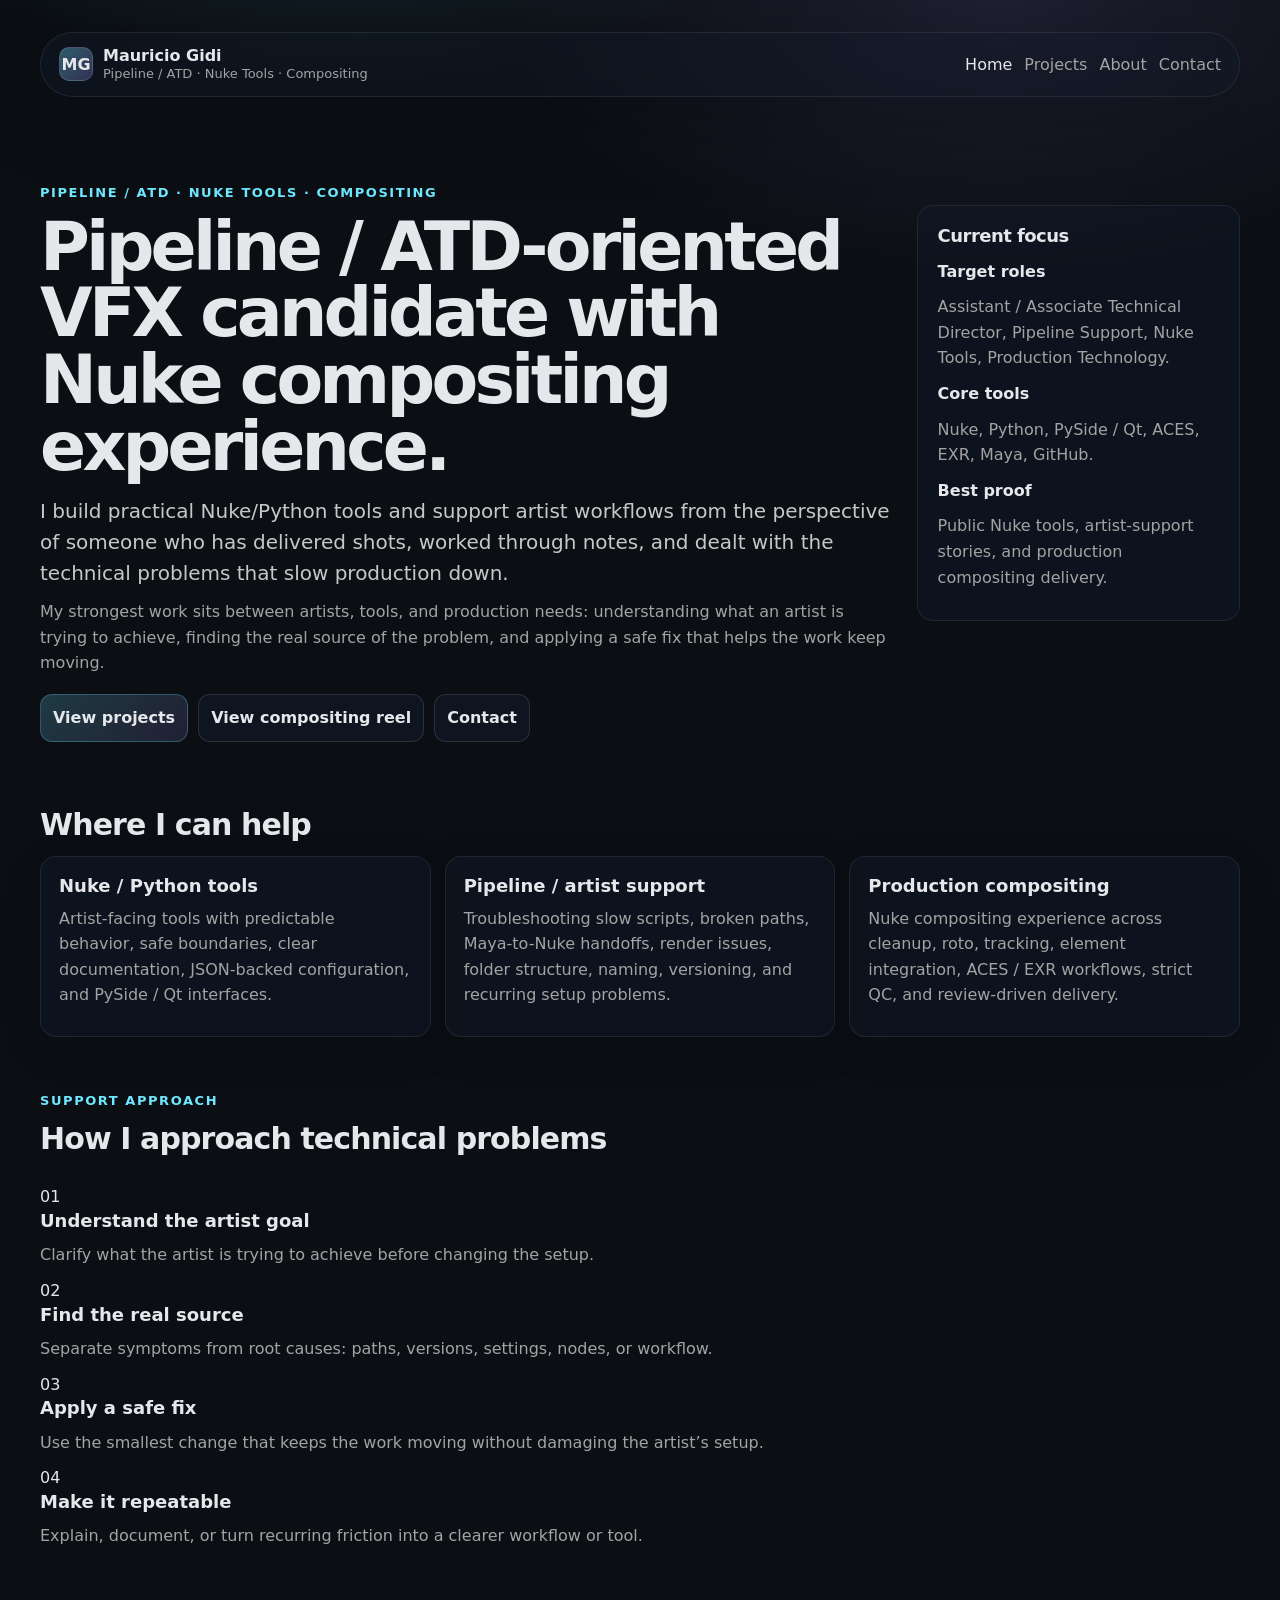
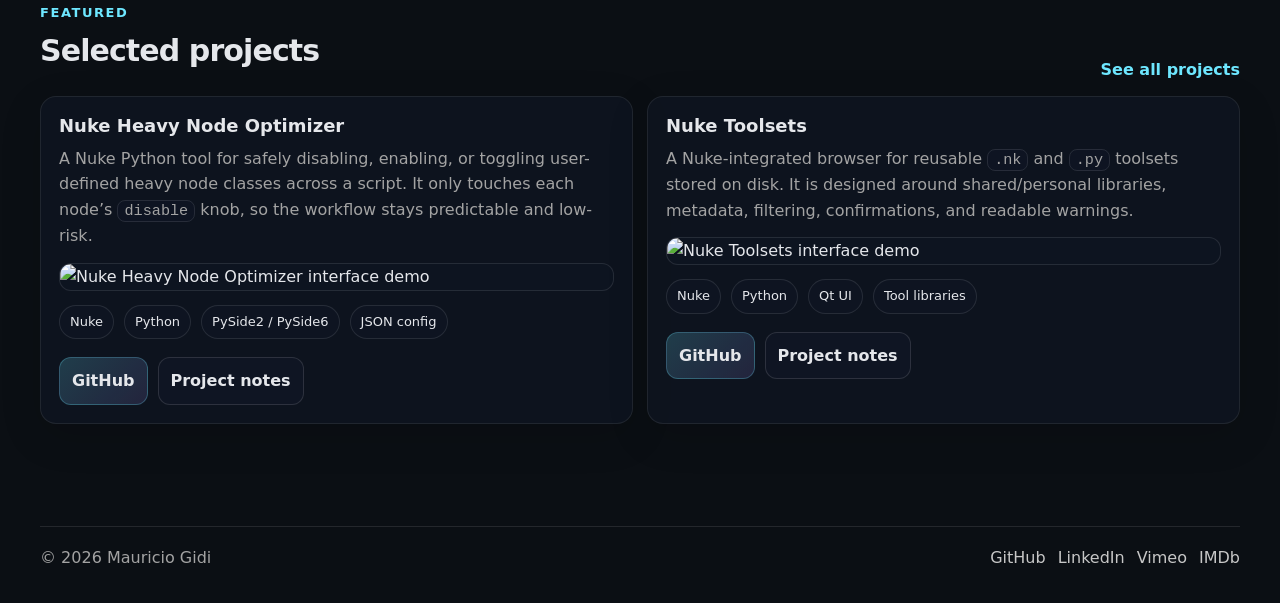
==== index.html @ d6bceaa6 "Update index.html" ====
<!doctype html>
<html lang="en">
<head>
  <meta charset="utf-8" />
  <meta name="viewport" content="width=device-width, initial-scale=1" />

  <title>Mauricio Gidi | Pipeline / ATD-Oriented VFX Candidate</title>
  <meta name="description" content="Mauricio Gidi is a pipeline / ATD-oriented VFX candidate with Nuke compositing experience, public Nuke/Python tools, and artist-facing workflow support experience." />
  <meta name="author" content="Mauricio Gidi" />
  <meta name="theme-color" content="#0b0f14" />

  <link rel="canonical" href="https://mauricio-gidi.github.io/" />
  <link rel="stylesheet" href="/assets/css/styles.css" />

  <!-- Favicons -->
  <link rel="icon" href="/favicon.ico" sizes="any" />
  <link rel="icon" type="image/png" sizes="32x32" href="/assets/favicons/favicon-32x32.png" />
  <link rel="icon" type="image/png" sizes="16x16" href="/assets/favicons/favicon-16x16.png" />
  <link rel="apple-touch-icon" sizes="180x180" href="/assets/favicons/apple-touch-icon.png" />

  <!-- Open Graph -->
  <meta property="og:title" content="Mauricio Gidi | Pipeline / ATD-Oriented VFX Candidate" />
  <meta property="og:description" content="Pipeline / ATD-oriented VFX candidate with Nuke compositing experience, public Nuke/Python tools, and artist-facing workflow support experience." />
  <meta property="og:type" content="website" />
  <meta property="og:url" content="https://mauricio-gidi.github.io/" />
  <meta property="og:image" content="https://mauricio-gidi.github.io/assets/img/og/og-card.png" />
  <meta property="og:image:width" content="1200" />
  <meta property="og:image:height" content="630" />
  <meta property="og:site_name" content="Mauricio Gidi" />

  <!-- Twitter -->
  <meta name="twitter:card" content="summary_large_image" />
  <meta name="twitter:title" content="Mauricio Gidi | Pipeline / ATD-Oriented VFX Candidate" />
  <meta name="twitter:description" content="Pipeline / ATD-oriented VFX candidate with Nuke compositing experience, public Nuke/Python tools, and artist-facing workflow support experience." />
  <meta name="twitter:image" content="https://mauricio-gidi.github.io/assets/img/og/og-card.png" />
</head>

<body>
  <a class="skip-link" href="#main">Skip to content</a>

  <header class="container site-header">
    <nav class="nav" aria-label="Primary">
      <a class="brand" href="/" aria-label="Mauricio Gidi home">
        <span class="badge">MG</span>
        <span>
          <span class="brand-name">Mauricio Gidi</span>
          <span class="brand-subtitle">Pipeline / ATD · Nuke Tools · Compositing</span>
        </span>
      </a>

      <div class="nav-links">
        <a href="/" class="active" aria-current="page">Home</a>
        <a href="/projects/">Projects</a>
        <a href="/about/">About</a>
        <a href="/contact/">Contact</a>
      </div>
    </nav>
  </header>

  <main id="main" class="container">
    <section class="hero hero-grid">
      <div class="hero-copy">
        <p class="eyebrow">Pipeline / ATD · Nuke tools · compositing</p>

        <h1>Pipeline / ATD-oriented VFX candidate with Nuke compositing experience.</h1>

        <p class="lede">
          I build practical Nuke/Python tools and support artist workflows from the perspective of someone
          who has delivered shots, worked through notes, and dealt with the technical problems that slow
          production down.
        </p>

        <p>
          My strongest work sits between artists, tools, and production needs: understanding what an artist
          is trying to achieve, finding the real source of the problem, and applying a safe fix that helps the
          work keep moving.
        </p>

        <div class="btnrow">
          <a class="btn primary" href="/projects/">View projects</a>
          <a class="btn" href="https://vimeo.com/1006713311" target="_blank" rel="noopener noreferrer" aria-label="View Mauricio Gidi’s compositing reel on Vimeo">View compositing reel</a>
          <a class="btn" href="/contact/">Contact</a>
        </div>
      </div>

      <aside class="hero-panel" aria-label="Focus areas">
        <h2>Current focus</h2>

        <div class="focus-stack">
          <div>
            <strong>Target roles</strong>
            <p>Assistant / Associate Technical Director, Pipeline Support, Nuke Tools, Production Technology.</p>
          </div>

          <div>
            <strong>Core tools</strong>
            <p>Nuke, Python, PySide / Qt, ACES, EXR, Maya, GitHub.</p>
          </div>

          <div>
            <strong>Best proof</strong>
            <p>Public Nuke tools, artist-support stories, and production compositing delivery.</p>
          </div>
        </div>
      </aside>
    </section>

    <section aria-labelledby="work-heading">
      <h2 id="work-heading">Where I can help</h2>

      <div class="grid">
        <article class="card thirds">
          <h3>Nuke / Python tools</h3>
          <p>
            Artist-facing tools with predictable behavior, safe boundaries, clear documentation,
            JSON-backed configuration, and PySide / Qt interfaces.
          </p>
        </article>

        <article class="card thirds">
          <h3>Pipeline / artist support</h3>
          <p>
            Troubleshooting slow scripts, broken paths, Maya-to-Nuke handoffs, render issues,
            folder structure, naming, versioning, and recurring setup problems.
          </p>
        </article>

        <article class="card thirds">
          <h3>Production compositing</h3>
          <p>
            Nuke compositing experience across cleanup, roto, tracking, element integration,
            ACES / EXR workflows, strict QC, and review-driven delivery.
          </p>
        </article>
      </div>
    </section>

    <section aria-labelledby="process-heading">
      <div class="section-heading">
        <div>
          <p class="eyebrow">Support approach</p>
          <h2 id="process-heading">How I approach technical problems</h2>
        </div>
      </div>

      <div class="process-strip" aria-label="Support process">
        <article class="process-step">
          <span>01</span>
          <h3>Understand the artist goal</h3>
          <p>Clarify what the artist is trying to achieve before changing the setup.</p>
        </article>

        <article class="process-step">
          <span>02</span>
          <h3>Find the real source</h3>
          <p>Separate symptoms from root causes: paths, versions, settings, nodes, or workflow.</p>
        </article>

        <article class="process-step">
          <span>03</span>
          <h3>Apply a safe fix</h3>
          <p>Use the smallest change that keeps the work moving without damaging the artist’s setup.</p>
        </article>

        <article class="process-step">
          <span>04</span>
          <h3>Make it repeatable</h3>
          <p>Explain, document, or turn recurring friction into a clearer workflow or tool.</p>
        </article>
      </div>
    </section>

    <section aria-labelledby="featured-heading">
      <div class="section-heading">
        <div>
          <p class="eyebrow">Featured</p>
          <h2 id="featured-heading">Selected projects</h2>
        </div>
        <a class="text-link" href="/projects/">See all projects</a>
      </div>

      <div class="grid">
        <article class="card feature-card" id="heavy-node-optimizer">
          <h3>Nuke Heavy Node Optimizer</h3>
          <p>
            A Nuke Python tool for safely disabling, enabling, or toggling user-defined heavy node classes across a script.
            It only touches each node’s <code>disable</code> knob, so the workflow stays predictable and low-risk.
          </p>

          <figure class="media">
            <img src="/assets/img/projects/heavy-node-optimizer-demo.gif" alt="Nuke Heavy Node Optimizer interface demo" loading="lazy" />
          </figure>

          <div class="kickers">
            <span class="tag">Nuke</span>
            <span class="tag">Python</span>
            <span class="tag">PySide2 / PySide6</span>
            <span class="tag">JSON config</span>
          </div>

          <div class="btnrow">
            <a class="btn primary" href="https://github.com/Mauricio-Gidi/nuke-heavy-node-optimizer" target="_blank" rel="noopener noreferrer">GitHub</a>
            <a class="btn" href="/projects/#heavy-node-optimizer">Project notes</a>
          </div>
        </article>

        <article class="card feature-card" id="nuke-toolsets">
          <h3>Nuke Toolsets</h3>
          <p>
            A Nuke-integrated browser for reusable <code>.nk</code> and <code>.py</code> toolsets stored on disk.
            It is designed around shared/personal libraries, metadata, filtering, confirmations, and readable warnings.
          </p>

          <figure class="media">
            <img src="/assets/img/projects/nuke-toolsets-demo.gif" alt="Nuke Toolsets interface demo" loading="lazy" />
          </figure>

          <div class="kickers">
            <span class="tag">Nuke</span>
            <span class="tag">Python</span>
            <span class="tag">Qt UI</span>
            <span class="tag">Tool libraries</span>
          </div>

          <div class="btnrow">
            <a class="btn primary" href="https://github.com/Mauricio-Gidi/nuke-toolsets" target="_blank" rel="noopener noreferrer">GitHub</a>
            <a class="btn" href="/projects/#nuke-toolsets">Project notes</a>
          </div>
        </article>
      </div>
    </section>
  </main>

  <footer class="container">
    <div class="footer">
      <div>© <span id="y"></span> Mauricio Gidi</div>

      <div class="footer-links">
        <a href="https://github.com/Mauricio-Gidi" target="_blank" rel="noopener noreferrer">GitHub</a>
        <a href="https://www.linkedin.com/in/mauricio-gidi-29689b22a/" target="_blank" rel="noopener noreferrer">LinkedIn</a>
        <a href="https://vimeo.com/user203020207" target="_blank" rel="noopener noreferrer">Vimeo</a>
        <a href="https://www.imdb.com/name/nm15902324/" target="_blank" rel="noopener noreferrer">IMDb</a>
      </div>
    </div>
  </footer>

  <script>
    document.getElementById("y").textContent = new Date().getFullYear();
  </script>
</body>
</html>
---- assets/css/styles.css ----
:root{
  --bg:#0b0f14;
  --panel:#111827;
  --panel-2:#0f172a;
  --text:#e5e7eb;
  --muted:#a3a3a3;
  --muted-2:#c7c7c7;
  --accent:#6ee7ff;
  --accent-2:#a78bfa;
  --max: 1240px;
  --r: 16px;
  --border: rgba(255,255,255,.10);
  --border-soft: rgba(255,255,255,.08);
  --shadow: 0 20px 80px rgba(0,0,0,.24);
}

*{ box-sizing:border-box; }
html,body{ margin:0; padding:0; }
html{ scroll-behavior:smooth; }

body{
  font-family: ui-sans-serif, system-ui, -apple-system, Segoe UI, Roboto, Arial, "Noto Sans", "Helvetica Neue", sans-serif;
  background:
    radial-gradient(900px 500px at 28% -10%, rgba(110,231,255,.18), transparent 60%),
    radial-gradient(900px 500px at 78% 0%, rgba(167,139,250,.13), transparent 55%),
    var(--bg);
  color:var(--text);
  line-height:1.6;
}

img{ max-width:100%; }
a{ color:var(--text); text-decoration:none; }
a:hover{ text-decoration:underline; text-decoration-color:var(--accent); text-underline-offset:4px; }

/* Accessibility */
.skip-link{
  position:absolute;
  left:-999px;
  top:auto;
  width:1px;
  height:1px;
  overflow:hidden;
}
.skip-link:focus{
  left:16px;
  top:16px;
  width:auto;
  height:auto;
  padding:10px 12px;
  border-radius:12px;
  background: rgba(17,24,39,.96);
  border:1px solid var(--border);
  z-index:9999;
}
a:focus-visible, button:focus-visible, .btn:focus-visible{
  outline:2px solid var(--accent);
  outline-offset:3px;
  border-radius:12px;
}

.container{ max-width:var(--max); margin:0 auto; padding:32px 20px; }
.site-header{ padding-bottom:12px; }

.nav{
  display:flex;
  gap:18px;
  align-items:center;
  justify-content:space-between;
  padding:14px 18px;
  border:1px solid var(--border-soft);
  border-radius:999px;
  background:rgba(17,24,39,.50);
  backdrop-filter: blur(8px);
  box-shadow: var(--shadow);
}
.nav a{ color:var(--muted); }
.nav a.active,
.nav a:hover{ color:var(--text); }

.brand{
  display:flex;
  gap:10px;
  align-items:center;
  min-width:0;
}
.brand:hover{ text-decoration:none; }
.badge{
  width:34px;
  height:34px;
  border-radius:10px;
  display:grid;
  place-items:center;
  flex:0 0 auto;
  background: linear-gradient(135deg, rgba(110,231,255,.35), rgba(167,139,250,.25));
  border:1px solid rgba(255,255,255,.12);
  color:var(--text);
  font-weight:700;
}
.brand-name{
  display:block;
  font-weight:700;
  color:var(--text);
  line-height:1.15;
}
.brand-subtitle{
  display:block;
  font-size:13px;
  color:var(--muted);
  margin-top:1px;
  line-height:1.2;
}
.nav-links{
  display:flex;
  gap:12px;
  flex-wrap:wrap;
  justify-content:flex-end;
}

h1{
  font-size:clamp(38px, 7vw, 68px);
  line-height:.98;
  letter-spacing:-.055em;
  margin:10px 0 16px;
}
h2{
  font-size:clamp(22px, 3vw, 30px);
  line-height:1.15;
  letter-spacing:-.03em;
  margin:0 0 14px;
}
h3{
  font-size:18px;
  line-height:1.25;
  margin:0 0 8px;
}
p{ color:var(--muted); margin:10px 0; }
.lede{
  font-size:clamp(17px, 2vw, 20px);
  line-height:1.55;
  color:var(--muted-2);
}
.eyebrow{
  margin:0 0 10px;
  color:var(--accent);
  font-size:13px;
  font-weight:700;
  letter-spacing:.12em;
  text-transform:uppercase;
}

code{
  font-family: ui-monospace, SFMono-Regular, Menlo, Monaco, Consolas, "Liberation Mono", "Courier New", monospace;
  font-size:0.95em;
  padding:1px 6px;
  border-radius:8px;
  border:1px solid rgba(255,255,255,.10);
  background: rgba(17,24,39,.45);
}

section{ margin-top:54px; }
.hero{ padding:42px 0 12px; margin-top:0; }
.narrow-hero{ max-width:820px; }
.hero-grid{
  display:grid;
  grid-template-columns: minmax(0, 1.45fr) minmax(260px, .55fr);
  gap:24px;
  align-items:start;
}
.hero-panel,
.content-card{
  border:1px solid var(--border-soft);
  border-radius:var(--r);
  background:rgba(17,24,39,.55);
  padding:20px;
}
.hero-panel{ position:sticky; top:22px; margin-top:22px; }
.hero-panel h2{ font-size:18px; margin-bottom:12px; }

.kickers{
  display:flex;
  flex-wrap:wrap;
  gap:10px;
  margin:14px 0 4px;
}
.tag{
  font-size:13px;
  color:var(--text);
  padding:6px 10px;
  border-radius:999px;
  border:1px solid rgba(255,255,255,.10);
  background: rgba(17,24,39,.45);
}

.grid{
  display:grid;
  grid-template-columns: repeat(12, 1fr);
  gap:14px;
}
.card{
  grid-column: span 6;
  padding:18px;
  border-radius:var(--r);
  border:1px solid var(--border-soft);
  background: rgba(17,24,39,.55);
  box-shadow: 0 12px 42px rgba(0,0,0,.14);
}
.card p{ margin:0 0 10px; }
.card.thirds{ grid-column: span 4; }
.feature-card{ grid-column: span 6; }
.compact-grid .compact-card{ grid-column: span 6; }

.section-heading{
  display:flex;
  justify-content:space-between;
  align-items:end;
  gap:16px;
  margin-bottom:14px;
}
.section-intro{
  max-width:790px;
  margin-top:0;
  margin-bottom:16px;
}
.text-link{
  color:var(--accent);
  font-weight:700;
  white-space:nowrap;
}

.media{
  margin:14px 0 12px;
  border-radius:12px;
  overflow:hidden;
  border:1px solid rgba(255,255,255,.10);
  background: rgba(17,24,39,.35);
}
.media img{
  width:100%;
  height:auto;
  display:block;
}
.media figcaption{
  padding:9px 10px;
  font-size:13px;
  color:var(--muted);
}

.project-notes{
  display:grid;
  gap:10px;
  margin:14px 0;
  padding:14px;
  border-radius:12px;
  border:1px solid rgba(255,255,255,.10);
  background: rgba(15,23,42,.58);
}
.project-notes strong{
  display:block;
  font-size:13px;
  text-transform:uppercase;
  letter-spacing:.06em;
  color:var(--muted-2);
  margin-bottom:2px;
}
.project-notes p{ font-size:14px; line-height:1.45; }

.btnrow{
  display:flex;
  gap:10px;
  flex-wrap:wrap;
  margin-top:18px;
}
.btn{
  display:inline-block;
  padding:10px 12px;
  border-radius:12px;
  border:1px solid rgba(255,255,255,.12);
  background: rgba(17,24,39,.65);
  color:var(--text);
  font-weight:650;
}
.btn.primary{
  background: linear-gradient(135deg, rgba(110,231,255,.20), rgba(167,139,250,.14));
  border-color: rgba(110,231,255,.25);
}

.timeline{
  display:grid;
  gap:12px;
}
.timeline-item{
  padding:16px 18px;
  border-radius:14px;
  border:1px solid var(--border-soft);
  background: rgba(17,24,39,.45);
}
.timeline-item p{ margin-bottom:0; }

.footer{
  margin-top:38px;
  padding-top:18px;
  border-top:1px solid rgba(255,255,255,.10);
  display:flex;
  justify-content:space-between;
  gap:14px;
  flex-wrap:wrap;
  color:var(--muted);
}
.footer-links{
  display:flex;
  gap:12px;
  flex-wrap:wrap;
}
.footer a{ color:var(--muted-2); }

@media (max-width: 820px){
  .nav{
    align-items:flex-start;
    border-radius:24px;
    flex-direction:column;
  }
  .nav-links{ justify-content:flex-start; }
  .hero-grid{ grid-template-columns:1fr; }
  .hero-panel{ position:static; margin-top:0; }
  .card,
  .card.thirds,
  .feature-card,
  .compact-grid .compact-card{
    grid-column: span 12;
  }
  .section-heading{
    align-items:flex-start;
    flex-direction:column;
  }
}

@media (max-width: 520px){
  .container{ padding:24px 16px; }
  .brand-subtitle{ font-size:12px; }
  .nav-links{ gap:10px; }
  section{ margin-top:42px; }
}

/* About page: artist-support proof section */
.support-grid .support-card{
  grid-column: span 6;
}

.support-card p{
  margin-bottom:12px;
}

.proof-list,
.process-list{
  margin:12px 0 0;
  padding-left:20px;
  color:var(--muted-2);
}

.proof-list li,
.process-list li{
  margin:7px 0;
}

.support-process{
  margin-top:14px;
}

.support-process h3{
  margin-bottom:6px;
}

@media (max-width: 820px){
  .support-grid .support-card{
    grid-column: span 12;
  }
}
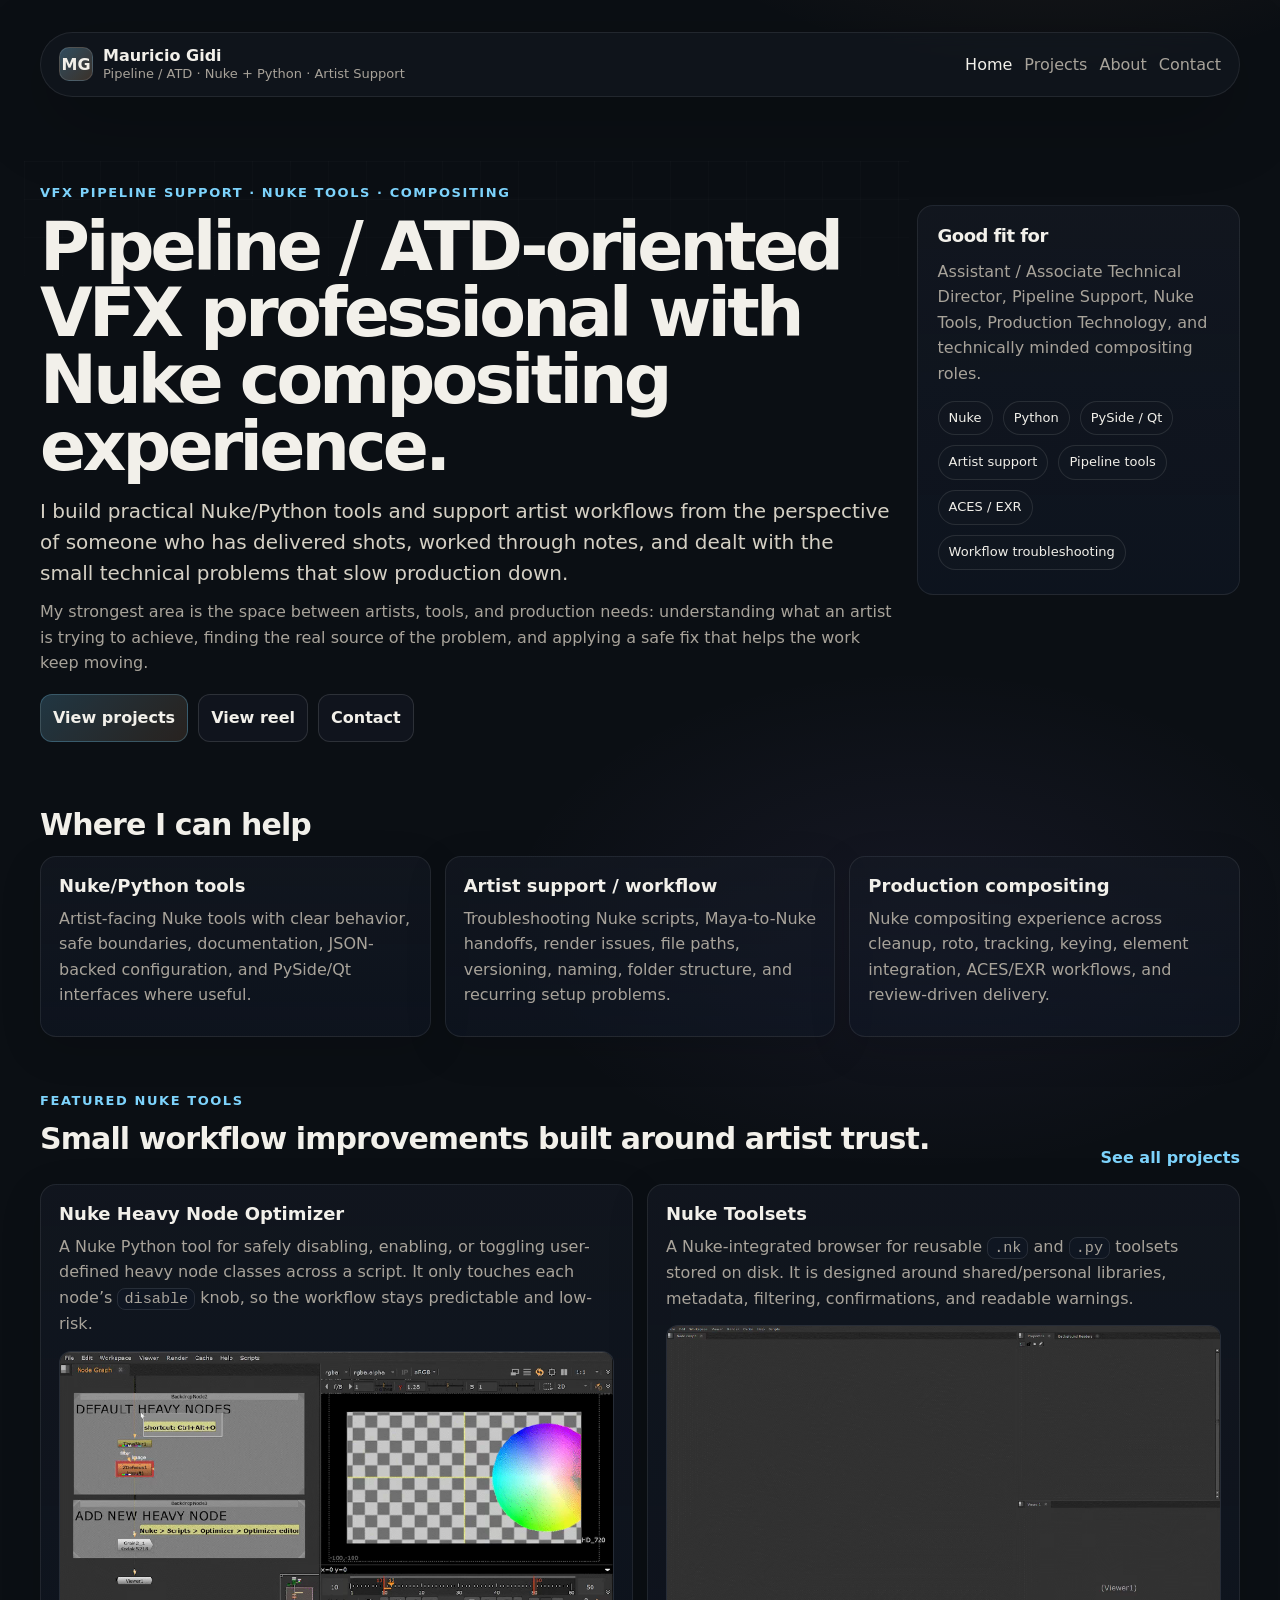
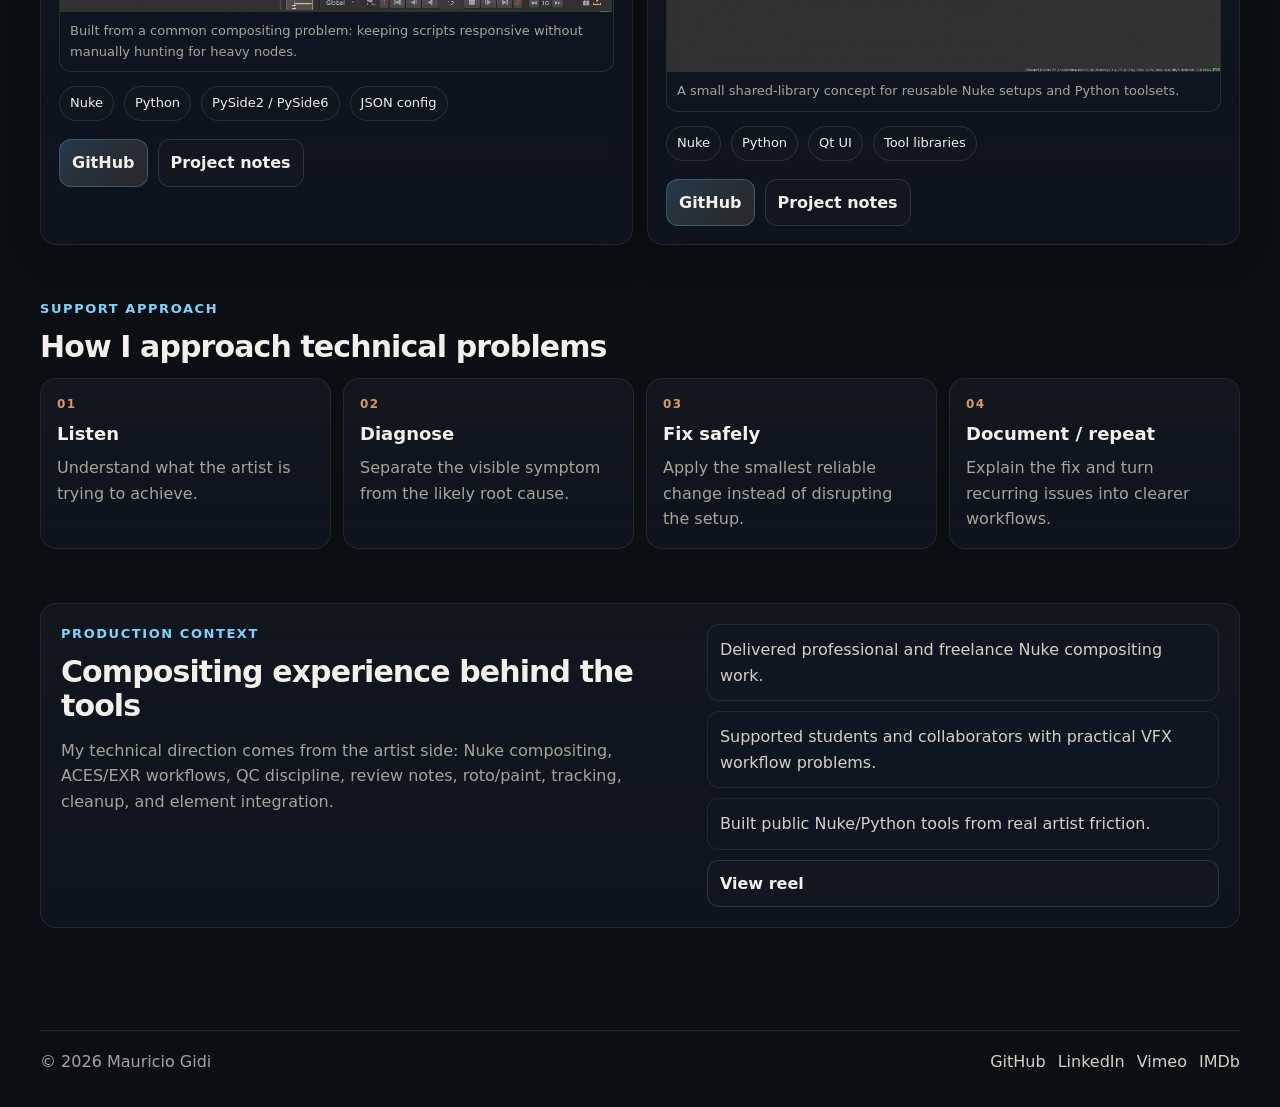
==== commit db88c62a: "Add files via upload" ====
--- a/index.html
+++ b/index.html
@@ -4,8 +4,8 @@
   <meta charset="utf-8" />
   <meta name="viewport" content="width=device-width, initial-scale=1" />
 
-  <title>Mauricio Gidi | Pipeline / ATD-Oriented VFX Candidate</title>
-  <meta name="description" content="Mauricio Gidi is a pipeline / ATD-oriented VFX candidate with Nuke compositing experience, public Nuke/Python tools, and artist-facing workflow support experience." />
+  <title>Mauricio Gidi | Pipeline / ATD-Oriented VFX Professional</title>
+  <meta name="description" content="Mauricio Gidi is a Pipeline / ATD-oriented VFX professional with Nuke compositing experience, artist-support instincts, and public Nuke/Python tools." />
   <meta name="author" content="Mauricio Gidi" />
   <meta name="theme-color" content="#0b0f14" />
 
@@ -19,8 +19,8 @@
   <link rel="apple-touch-icon" sizes="180x180" href="/assets/favicons/apple-touch-icon.png" />
 
   <!-- Open Graph -->
-  <meta property="og:title" content="Mauricio Gidi | Pipeline / ATD-Oriented VFX Candidate" />
-  <meta property="og:description" content="Pipeline / ATD-oriented VFX candidate with Nuke compositing experience, public Nuke/Python tools, and artist-facing workflow support experience." />
+  <meta property="og:title" content="Mauricio Gidi | Pipeline / ATD-Oriented VFX Professional" />
+  <meta property="og:description" content="Pipeline / ATD-oriented VFX professional with Nuke compositing experience, artist-support instincts, and public Nuke/Python tools." />
   <meta property="og:type" content="website" />
   <meta property="og:url" content="https://mauricio-gidi.github.io/" />
   <meta property="og:image" content="https://mauricio-gidi.github.io/assets/img/og/og-card.png" />
@@ -30,11 +30,10 @@
 
   <!-- Twitter -->
   <meta name="twitter:card" content="summary_large_image" />
-  <meta name="twitter:title" content="Mauricio Gidi | Pipeline / ATD-Oriented VFX Candidate" />
-  <meta name="twitter:description" content="Pipeline / ATD-oriented VFX candidate with Nuke compositing experience, public Nuke/Python tools, and artist-facing workflow support experience." />
+  <meta name="twitter:title" content="Mauricio Gidi | Pipeline / ATD-Oriented VFX Professional" />
+  <meta name="twitter:description" content="Pipeline / ATD-oriented VFX professional with Nuke compositing experience, artist-support instincts, and public Nuke/Python tools." />
   <meta name="twitter:image" content="https://mauricio-gidi.github.io/assets/img/og/og-card.png" />
 </head>
-
 <body>
   <a class="skip-link" href="#main">Skip to content</a>
 
@@ -44,7 +43,7 @@
         <span class="badge">MG</span>
         <span>
           <span class="brand-name">Mauricio Gidi</span>
-          <span class="brand-subtitle">Pipeline / ATD · Nuke Tools · Compositing</span>
+          <span class="brand-subtitle">Pipeline / ATD · Nuke + Python · Artist Support</span>
         </span>
       </a>
 
@@ -60,112 +59,55 @@
   <main id="main" class="container">
     <section class="hero hero-grid">
       <div class="hero-copy">
-        <p class="eyebrow">Pipeline / ATD · Nuke tools · compositing</p>
-
-        <h1>Pipeline / ATD-oriented VFX candidate with Nuke compositing experience.</h1>
-
+        <p class="eyebrow">VFX pipeline support · Nuke tools · compositing</p>
+        <h1>Pipeline / ATD-oriented VFX professional with Nuke compositing experience.</h1>
         <p class="lede">
-          I build practical Nuke/Python tools and support artist workflows from the perspective of someone
-          who has delivered shots, worked through notes, and dealt with the technical problems that slow
-          production down.
+          I build practical Nuke/Python tools and support artist workflows from the perspective of someone who has delivered shots,
+          worked through notes, and dealt with the small technical problems that slow production down.
         </p>
-
         <p>
-          My strongest work sits between artists, tools, and production needs: understanding what an artist
-          is trying to achieve, finding the real source of the problem, and applying a safe fix that helps the
-          work keep moving.
+          My strongest area is the space between artists, tools, and production needs: understanding what an artist is trying to achieve,
+          finding the real source of the problem, and applying a safe fix that helps the work keep moving.
         </p>
 
         <div class="btnrow">
           <a class="btn primary" href="/projects/">View projects</a>
-          <a class="btn" href="https://vimeo.com/1006713311" target="_blank" rel="noopener noreferrer" aria-label="View Mauricio Gidi’s compositing reel on Vimeo">View compositing reel</a>
+          <a class="btn" href="https://vimeo.com/1006713311" target="_blank" rel="noopener noreferrer" aria-label="View Mauricio Gidi’s compositing reel on Vimeo">View reel</a>
           <a class="btn" href="/contact/">Contact</a>
         </div>
       </div>
 
-      <aside class="hero-panel" aria-label="Focus areas">
-        <h2>Current focus</h2>
-
-        <div class="focus-stack">
-          <div>
-            <strong>Target roles</strong>
-            <p>Assistant / Associate Technical Director, Pipeline Support, Nuke Tools, Production Technology.</p>
-          </div>
-
-          <div>
-            <strong>Core tools</strong>
-            <p>Nuke, Python, PySide / Qt, ACES, EXR, Maya, GitHub.</p>
-          </div>
-
-          <div>
-            <strong>Best proof</strong>
-            <p>Public Nuke tools, artist-support stories, and production compositing delivery.</p>
-          </div>
+      <aside class="hero-panel" aria-label="Good fit and focus areas">
+        <h2>Good fit for</h2>
+        <p>Assistant / Associate Technical Director, Pipeline Support, Nuke Tools, Production Technology, and technically minded compositing roles.</p>
+        <div class="kickers">
+          <span class="tag">Nuke</span>
+          <span class="tag">Python</span>
+          <span class="tag">PySide / Qt</span>
+          <span class="tag">Artist support</span>
+          <span class="tag">Pipeline tools</span>
+          <span class="tag">ACES / EXR</span>
+          <span class="tag">Workflow troubleshooting</span>
         </div>
       </aside>
     </section>
 
-    <section aria-labelledby="work-heading">
-      <h2 id="work-heading">Where I can help</h2>
-
+    <section aria-labelledby="help-heading">
+      <h2 id="help-heading">Where I can help</h2>
       <div class="grid">
         <article class="card thirds">
-          <h3>Nuke / Python tools</h3>
-          <p>
-            Artist-facing tools with predictable behavior, safe boundaries, clear documentation,
-            JSON-backed configuration, and PySide / Qt interfaces.
-          </p>
+          <h3>Nuke/Python tools</h3>
+          <p>Artist-facing Nuke tools with clear behavior, safe boundaries, documentation, JSON-backed configuration, and PySide/Qt interfaces where useful.</p>
         </article>
 
         <article class="card thirds">
-          <h3>Pipeline / artist support</h3>
-          <p>
-            Troubleshooting slow scripts, broken paths, Maya-to-Nuke handoffs, render issues,
-            folder structure, naming, versioning, and recurring setup problems.
-          </p>
+          <h3>Artist support / workflow</h3>
+          <p>Troubleshooting Nuke scripts, Maya-to-Nuke handoffs, render issues, file paths, versioning, naming, folder structure, and recurring setup problems.</p>
         </article>
 
         <article class="card thirds">
           <h3>Production compositing</h3>
-          <p>
-            Nuke compositing experience across cleanup, roto, tracking, element integration,
-            ACES / EXR workflows, strict QC, and review-driven delivery.
-          </p>
-        </article>
-      </div>
-    </section>
-
-    <section aria-labelledby="process-heading">
-      <div class="section-heading">
-        <div>
-          <p class="eyebrow">Support approach</p>
-          <h2 id="process-heading">How I approach technical problems</h2>
-        </div>
-      </div>
-
-      <div class="process-strip" aria-label="Support process">
-        <article class="process-step">
-          <span>01</span>
-          <h3>Understand the artist goal</h3>
-          <p>Clarify what the artist is trying to achieve before changing the setup.</p>
-        </article>
-
-        <article class="process-step">
-          <span>02</span>
-          <h3>Find the real source</h3>
-          <p>Separate symptoms from root causes: paths, versions, settings, nodes, or workflow.</p>
-        </article>
-
-        <article class="process-step">
-          <span>03</span>
-          <h3>Apply a safe fix</h3>
-          <p>Use the smallest change that keeps the work moving without damaging the artist’s setup.</p>
-        </article>
-
-        <article class="process-step">
-          <span>04</span>
-          <h3>Make it repeatable</h3>
-          <p>Explain, document, or turn recurring friction into a clearer workflow or tool.</p>
+          <p>Nuke compositing experience across cleanup, roto, tracking, keying, element integration, ACES/EXR workflows, and review-driven delivery.</p>
         </article>
       </div>
     </section>
@@ -173,8 +115,8 @@
     <section aria-labelledby="featured-heading">
       <div class="section-heading">
         <div>
-          <p class="eyebrow">Featured</p>
-          <h2 id="featured-heading">Selected projects</h2>
+          <p class="eyebrow">Featured Nuke tools</p>
+          <h2 id="featured-heading">Small workflow improvements built around artist trust.</h2>
         </div>
         <a class="text-link" href="/projects/">See all projects</a>
       </div>
@@ -188,7 +130,11 @@
           </p>
 
           <figure class="media">
-            <img src="/assets/img/projects/heavy-node-optimizer-demo.gif" alt="Nuke Heavy Node Optimizer interface demo" loading="lazy" />
+            <video class="project-video" autoplay muted loop playsinline preload="metadata" aria-label="Nuke Heavy Node Optimizer interface demo">
+              <source src="/assets/img/projects/heavy-node-optimizer-demo.webm" type="video/webm" />
+              <img src="/assets/img/projects/heavy-node-optimizer-demo.gif" alt="Nuke Heavy Node Optimizer interface demo" loading="lazy" />
+            </video>
+            <figcaption>Built from a common compositing problem: keeping scripts responsive without manually hunting for heavy nodes.</figcaption>
           </figure>
 
           <div class="kickers">
@@ -212,7 +158,11 @@
           </p>
 
           <figure class="media">
-            <img src="/assets/img/projects/nuke-toolsets-demo.gif" alt="Nuke Toolsets interface demo" loading="lazy" />
+            <video class="project-video" autoplay muted loop playsinline preload="metadata" aria-label="Nuke Toolsets interface demo">
+              <source src="/assets/img/projects/nuke-toolsets-demo.webm" type="video/webm" />
+              <img src="/assets/img/projects/nuke-toolsets-demo.gif" alt="Nuke Toolsets interface demo" loading="lazy" />
+            </video>
+            <figcaption>A small shared-library concept for reusable Nuke setups and Python toolsets.</figcaption>
           </figure>
 
           <div class="kickers">
@@ -229,12 +179,57 @@
         </article>
       </div>
     </section>
+
+    <section aria-labelledby="process-heading">
+      <p class="eyebrow">Support approach</p>
+      <h2 id="process-heading">How I approach technical problems</h2>
+      <div class="process-strip" aria-label="Support process steps">
+        <article class="process-step">
+          <span>01</span>
+          <h3>Listen</h3>
+          <p>Understand what the artist is trying to achieve.</p>
+        </article>
+        <article class="process-step">
+          <span>02</span>
+          <h3>Diagnose</h3>
+          <p>Separate the visible symptom from the likely root cause.</p>
+        </article>
+        <article class="process-step">
+          <span>03</span>
+          <h3>Fix safely</h3>
+          <p>Apply the smallest reliable change instead of disrupting the setup.</p>
+        </article>
+        <article class="process-step">
+          <span>04</span>
+          <h3>Document / repeat</h3>
+          <p>Explain the fix and turn recurring issues into clearer workflows.</p>
+        </article>
+      </div>
+    </section>
+
+    <section aria-labelledby="comp-context-heading">
+      <div class="content-card split-card">
+        <div>
+          <p class="eyebrow">Production context</p>
+          <h2 id="comp-context-heading">Compositing experience behind the tools</h2>
+          <p>
+            My technical direction comes from the artist side: Nuke compositing, ACES/EXR workflows, QC discipline,
+            review notes, roto/paint, tracking, cleanup, and element integration.
+          </p>
+        </div>
+        <div class="proof-points">
+          <p>Delivered professional and freelance Nuke compositing work.</p>
+          <p>Supported students and collaborators with practical VFX workflow problems.</p>
+          <p>Built public Nuke/Python tools from real artist friction.</p>
+          <a class="btn" href="https://vimeo.com/1006713311" target="_blank" rel="noopener noreferrer">View reel</a>
+        </div>
+      </div>
+    </section>
   </main>
 
   <footer class="container">
     <div class="footer">
       <div>© <span id="y"></span> Mauricio Gidi</div>
-
       <div class="footer-links">
         <a href="https://github.com/Mauricio-Gidi" target="_blank" rel="noopener noreferrer">GitHub</a>
         <a href="https://www.linkedin.com/in/mauricio-gidi-29689b22a/" target="_blank" rel="noopener noreferrer">LinkedIn</a>
--- a/assets/css/styles.css
+++ b/assets/css/styles.css
@@ -1,12 +1,13 @@
 :root{
   --bg:#0b0f14;
-  --panel:#111827;
-  --panel-2:#0f172a;
-  --text:#e5e7eb;
-  --muted:#a3a3a3;
-  --muted-2:#c7c7c7;
-  --accent:#6ee7ff;
-  --accent-2:#a78bfa;
+  --panel:#141923;
+  --panel-2:#101827;
+  --text:#f2f0ea;
+  --muted:#a8a39a;
+  --muted-2:#d5d0c4;
+  --accent:#7dd3fc;
+  --accent-2:#d89b63;
+  --accent-3:#a78bfa;
   --max: 1240px;
   --r: 16px;
   --border: rgba(255,255,255,.10);
@@ -21,14 +22,15 @@
 body{
   font-family: ui-sans-serif, system-ui, -apple-system, Segoe UI, Roboto, Arial, "Noto Sans", "Helvetica Neue", sans-serif;
   background:
-    radial-gradient(900px 500px at 28% -10%, rgba(110,231,255,.18), transparent 60%),
-    radial-gradient(900px 500px at 78% 0%, rgba(167,139,250,.13), transparent 55%),
+    radial-gradient(900px 500px at 26% -12%, rgba(125,211,252,.16), transparent 60%),
+    radial-gradient(850px 520px at 82% -8%, rgba(216,155,99,.12), transparent 55%),
+    radial-gradient(700px 420px at 72% 34%, rgba(167,139,250,.07), transparent 60%),
     var(--bg);
   color:var(--text);
   line-height:1.6;
 }
 
-img{ max-width:100%; }
+img, video{ max-width:100%; }
 a{ color:var(--text); text-decoration:none; }
 a:hover{ text-decoration:underline; text-decoration-color:var(--accent); text-underline-offset:4px; }
 
@@ -48,7 +50,7 @@
   height:auto;
   padding:10px 12px;
   border-radius:12px;
-  background: rgba(17,24,39,.96);
+  background: rgba(20,25,35,.96);
   border:1px solid var(--border);
   z-index:9999;
 }
@@ -69,7 +71,7 @@
   padding:14px 18px;
   border:1px solid var(--border-soft);
   border-radius:999px;
-  background:rgba(17,24,39,.50);
+  background:rgba(20,25,35,.56);
   backdrop-filter: blur(8px);
   box-shadow: var(--shadow);
 }
@@ -91,7 +93,7 @@
   display:grid;
   place-items:center;
   flex:0 0 auto;
-  background: linear-gradient(135deg, rgba(110,231,255,.35), rgba(167,139,250,.25));
+  background: linear-gradient(135deg, rgba(125,211,252,.30), rgba(216,155,99,.22));
   border:1px solid rgba(255,255,255,.12);
   color:var(--text);
   font-weight:700;
@@ -154,23 +156,39 @@
   padding:1px 6px;
   border-radius:8px;
   border:1px solid rgba(255,255,255,.10);
-  background: rgba(17,24,39,.45);
+  background: rgba(16,24,39,.52);
 }
 
 section{ margin-top:54px; }
 .hero{ padding:42px 0 12px; margin-top:0; }
-.narrow-hero{ max-width:820px; }
+.narrow-hero{ max-width:860px; }
 .hero-grid{
   display:grid;
   grid-template-columns: minmax(0, 1.45fr) minmax(260px, .55fr);
   gap:24px;
   align-items:start;
 }
+.hero-copy{ position:relative; }
+.hero-copy::before{
+  content:"";
+  position:absolute;
+  inset:-22px -16px auto -16px;
+  height:180px;
+  pointer-events:none;
+  opacity:.26;
+  background-image:
+    linear-gradient(rgba(255,255,255,.08) 1px, transparent 1px),
+    linear-gradient(90deg, rgba(255,255,255,.08) 1px, transparent 1px);
+  background-size:38px 38px;
+  mask-image:linear-gradient(to bottom, black, transparent);
+}
+.hero-copy > *{ position:relative; }
+
 .hero-panel,
 .content-card{
   border:1px solid var(--border-soft);
   border-radius:var(--r);
-  background:rgba(17,24,39,.55);
+  background:linear-gradient(180deg, rgba(20,25,35,.72), rgba(16,24,39,.56));
   padding:20px;
 }
 .hero-panel{ position:sticky; top:22px; margin-top:22px; }
@@ -188,7 +206,7 @@
   padding:6px 10px;
   border-radius:999px;
   border:1px solid rgba(255,255,255,.10);
-  background: rgba(17,24,39,.45);
+  background: rgba(20,25,35,.48);
 }
 
 .grid{
@@ -201,7 +219,7 @@
   padding:18px;
   border-radius:var(--r);
   border:1px solid var(--border-soft);
-  background: rgba(17,24,39,.55);
+  background: linear-gradient(180deg, rgba(20,25,35,.68), rgba(16,24,39,.52));
   box-shadow: 0 12px 42px rgba(0,0,0,.14);
 }
 .card p{ margin:0 0 10px; }
@@ -232,9 +250,11 @@
   border-radius:12px;
   overflow:hidden;
   border:1px solid rgba(255,255,255,.10);
-  background: rgba(17,24,39,.35);
-}
-.media img{
+  background: rgba(16,24,39,.38);
+}
+.media img,
+.media video,
+.project-video{
   width:100%;
   height:auto;
   display:block;
@@ -252,7 +272,10 @@
   padding:14px;
   border-radius:12px;
   border:1px solid rgba(255,255,255,.10);
-  background: rgba(15,23,42,.58);
+  background: rgba(16,24,39,.58);
+}
+.project-notes.case-grid{
+  grid-template-columns:repeat(2, minmax(0, 1fr));
 }
 .project-notes strong{
   display:block;
@@ -264,6 +287,46 @@
 }
 .project-notes p{ font-size:14px; line-height:1.45; }
 
+.process-strip{
+  display:grid;
+  grid-template-columns:repeat(4, 1fr);
+  gap:12px;
+}
+.process-step{
+  padding:16px;
+  border-radius:var(--r);
+  border:1px solid var(--border-soft);
+  background:linear-gradient(180deg, rgba(20,25,35,.76), rgba(16,24,39,.50));
+}
+.process-step span{
+  display:block;
+  margin-bottom:8px;
+  color:var(--accent-2);
+  font-size:12px;
+  font-weight:800;
+  letter-spacing:.12em;
+}
+.process-step p{ margin-bottom:0; }
+
+.split-card{
+  display:grid;
+  grid-template-columns:1.1fr .9fr;
+  gap:20px;
+  align-items:start;
+}
+.proof-points{
+  display:grid;
+  gap:10px;
+}
+.proof-points p{
+  margin:0;
+  padding:12px;
+  border-radius:12px;
+  border:1px solid rgba(255,255,255,.08);
+  background:rgba(16,24,39,.42);
+  color:var(--muted-2);
+}
+
 .btnrow{
   display:flex;
   gap:10px;
@@ -275,13 +338,13 @@
   padding:10px 12px;
   border-radius:12px;
   border:1px solid rgba(255,255,255,.12);
-  background: rgba(17,24,39,.65);
+  background: rgba(20,25,35,.68);
   color:var(--text);
   font-weight:650;
 }
 .btn.primary{
-  background: linear-gradient(135deg, rgba(110,231,255,.20), rgba(167,139,250,.14));
-  border-color: rgba(110,231,255,.25);
+  background: linear-gradient(135deg, rgba(125,211,252,.20), rgba(216,155,99,.14));
+  border-color: rgba(125,211,252,.25);
 }
 
 .timeline{
@@ -292,7 +355,7 @@
   padding:16px 18px;
   border-radius:14px;
   border:1px solid var(--border-soft);
-  background: rgba(17,24,39,.45);
+  background: rgba(20,25,35,.45);
 }
 .timeline-item p{ margin-bottom:0; }
 
@@ -312,6 +375,30 @@
   flex-wrap:wrap;
 }
 .footer a{ color:var(--muted-2); }
+
+/* About page: artist-support proof section */
+.support-grid .support-card{
+  grid-column: span 6;
+}
+.support-card p{
+  margin-bottom:0;
+}
+.proof-list,
+.process-list{
+  margin:12px 0 0;
+  padding-left:20px;
+  color:var(--muted-2);
+}
+.proof-list li,
+.process-list li{
+  margin:7px 0;
+}
+.support-process{
+  margin-top:14px;
+}
+.support-process h3{
+  margin-bottom:6px;
+}
 
 @media (max-width: 820px){
   .nav{
@@ -320,18 +407,26 @@
     flex-direction:column;
   }
   .nav-links{ justify-content:flex-start; }
-  .hero-grid{ grid-template-columns:1fr; }
+  .hero-grid,
+  .process-strip,
+  .split-card{
+    grid-template-columns:1fr;
+  }
   .hero-panel{ position:static; margin-top:0; }
   .card,
   .card.thirds,
   .feature-card,
-  .compact-grid .compact-card{
+  .compact-grid .compact-card,
+  .support-grid .support-card{
     grid-column: span 12;
   }
   .section-heading{
     align-items:flex-start;
     flex-direction:column;
   }
+  .project-notes.case-grid{
+    grid-template-columns:1fr;
+  }
 }
 
 @media (max-width: 520px){
@@ -340,38 +435,3 @@
   .nav-links{ gap:10px; }
   section{ margin-top:42px; }
 }
-
-/* About page: artist-support proof section */
-.support-grid .support-card{
-  grid-column: span 6;
-}
-
-.support-card p{
-  margin-bottom:12px;
-}
-
-.proof-list,
-.process-list{
-  margin:12px 0 0;
-  padding-left:20px;
-  color:var(--muted-2);
-}
-
-.proof-list li,
-.process-list li{
-  margin:7px 0;
-}
-
-.support-process{
-  margin-top:14px;
-}
-
-.support-process h3{
-  margin-bottom:6px;
-}
-
-@media (max-width: 820px){
-  .support-grid .support-card{
-    grid-column: span 12;
-  }
-}
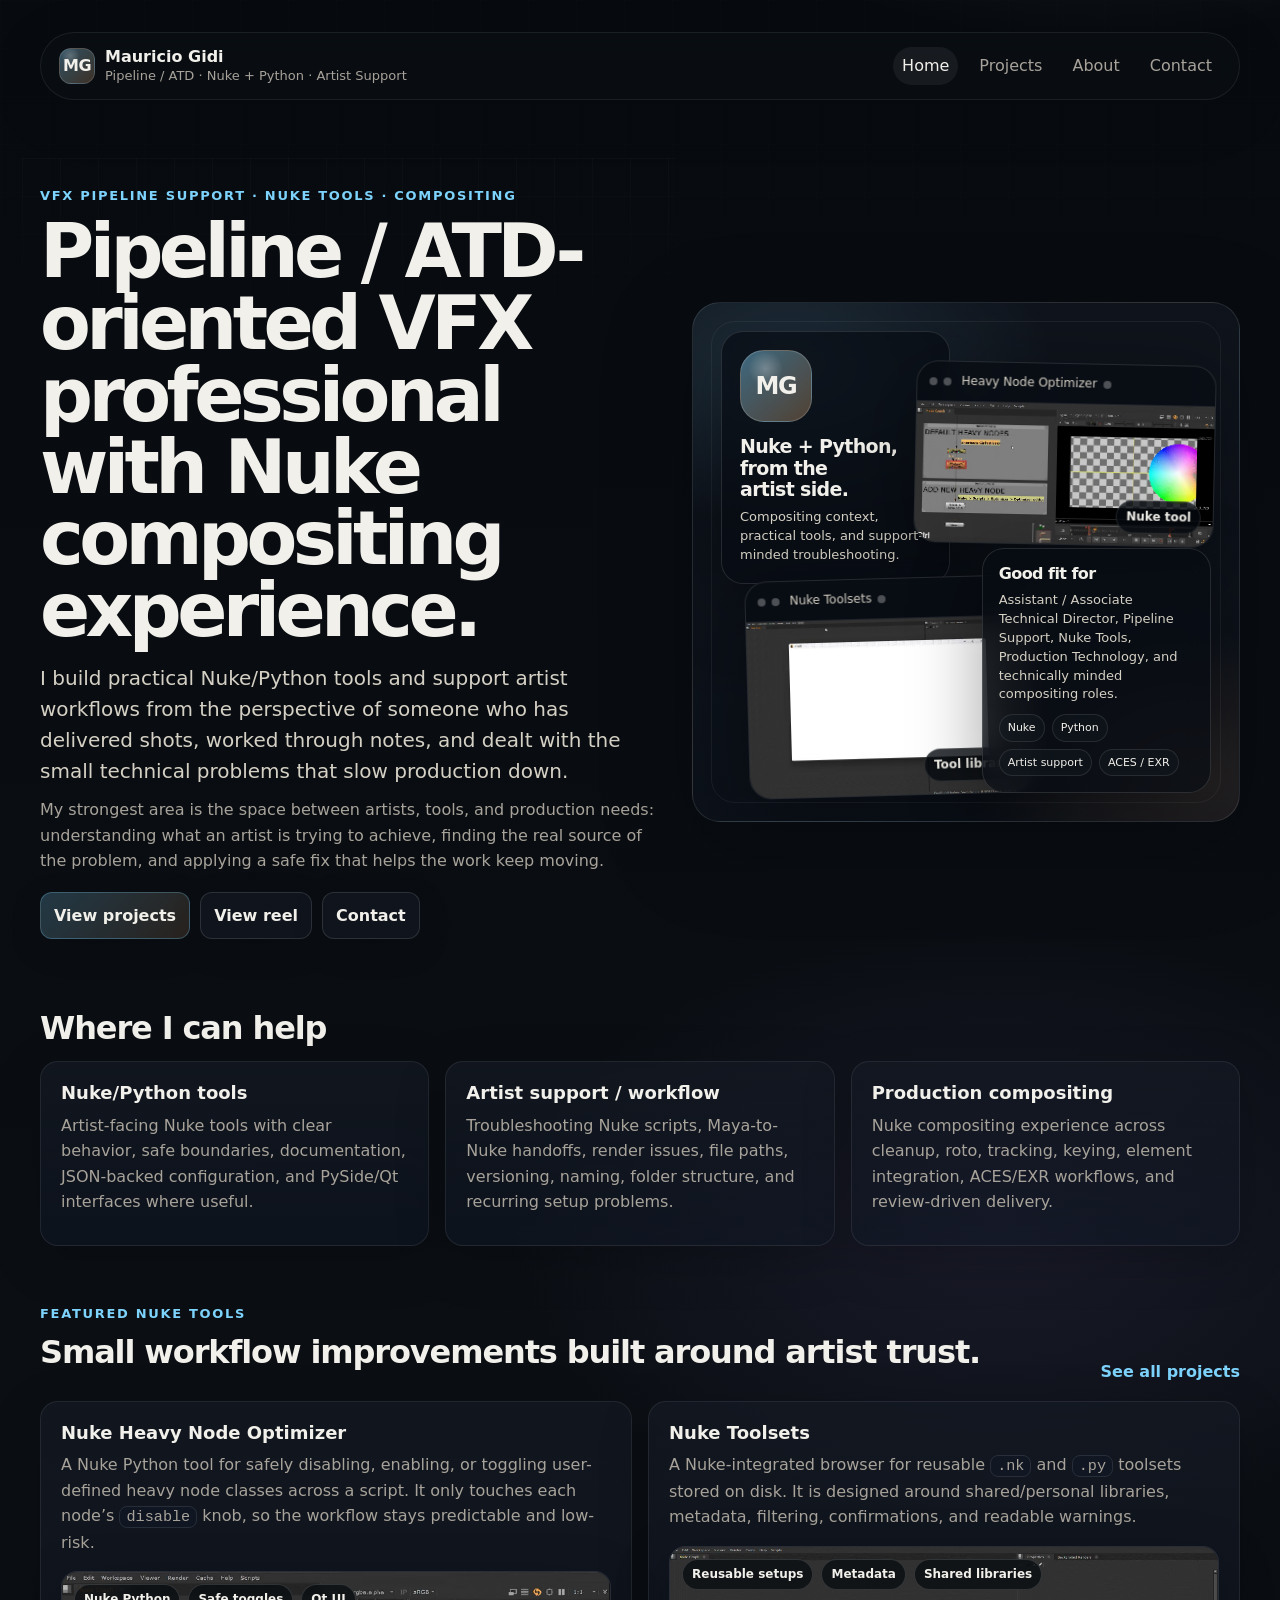
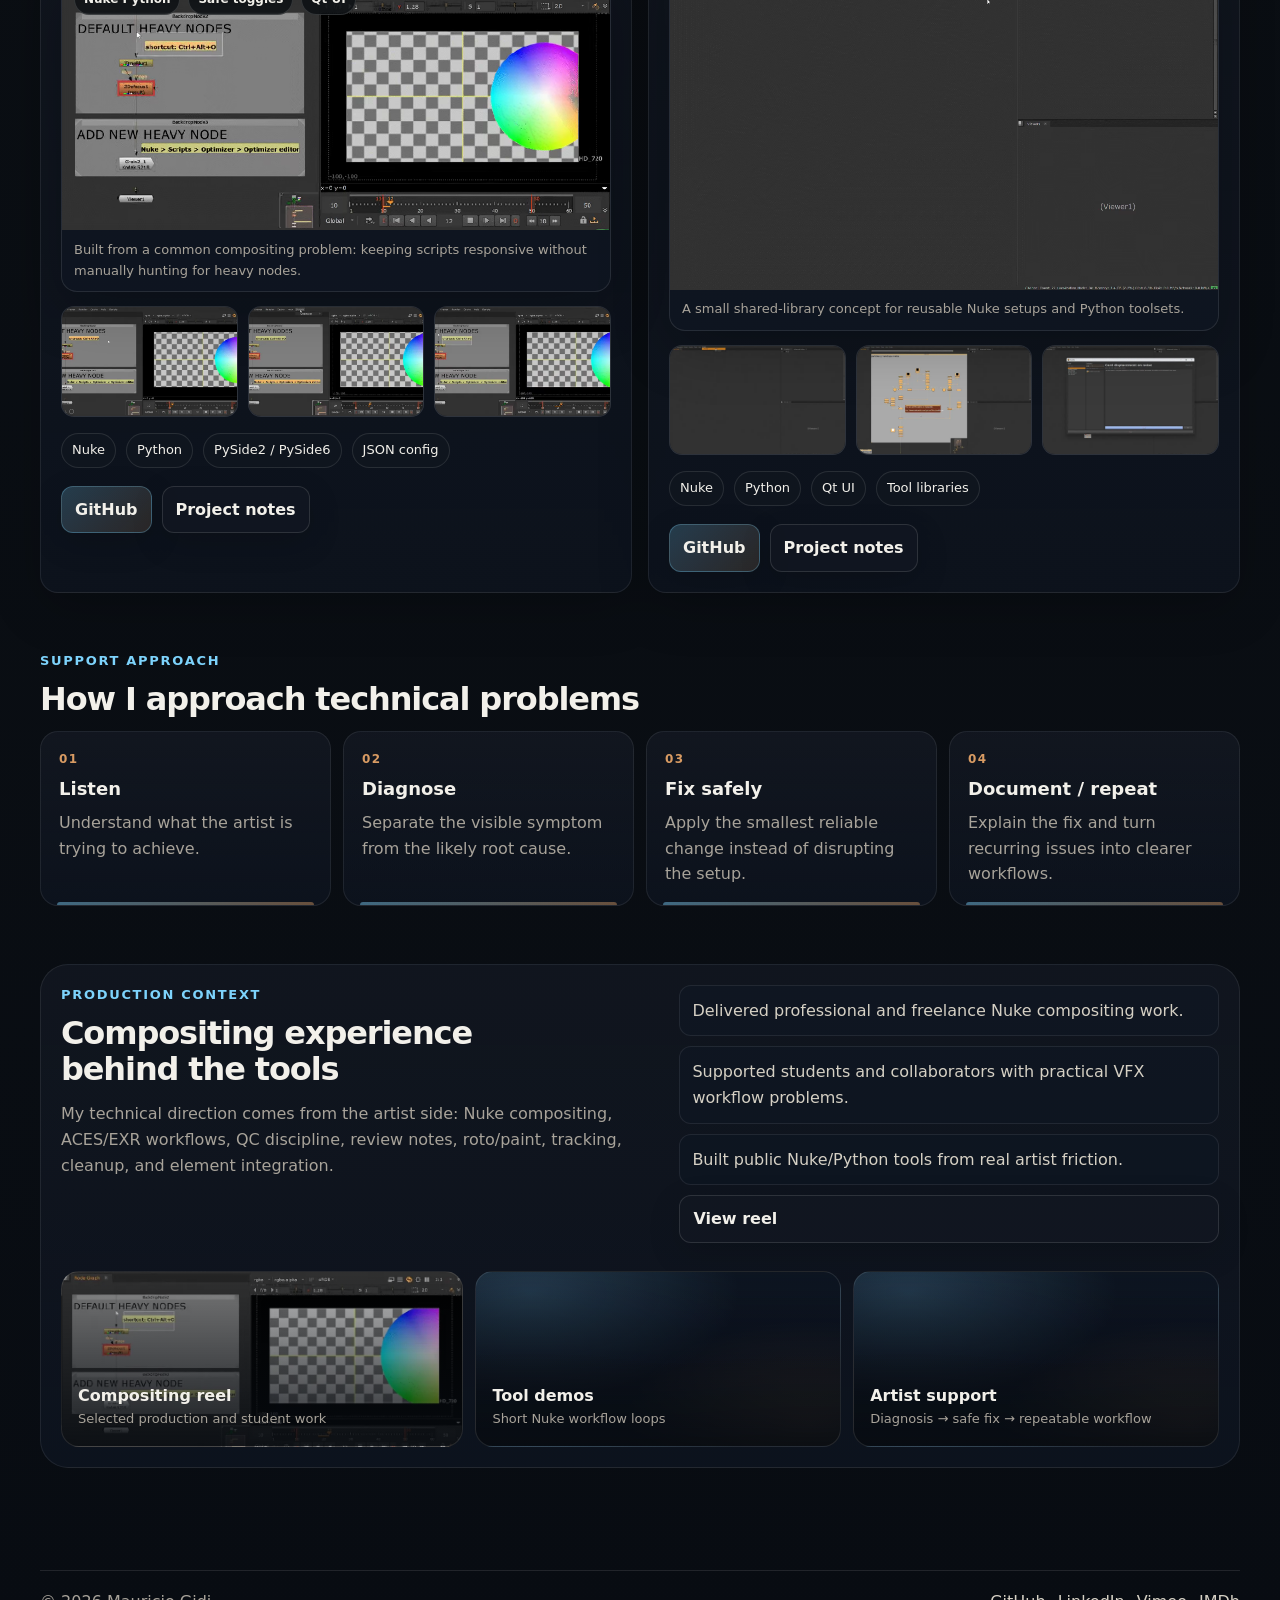
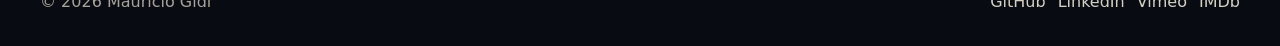
==== commit 1ee44ac1: "Add files via upload" ====
--- a/index.html
+++ b/index.html
@@ -77,17 +77,40 @@
         </div>
       </div>
 
-      <aside class="hero-panel" aria-label="Good fit and focus areas">
-        <h2>Good fit for</h2>
-        <p>Assistant / Associate Technical Director, Pipeline Support, Nuke Tools, Production Technology, and technically minded compositing roles.</p>
-        <div class="kickers">
-          <span class="tag">Nuke</span>
-          <span class="tag">Python</span>
-          <span class="tag">PySide / Qt</span>
-          <span class="tag">Artist support</span>
-          <span class="tag">Pipeline tools</span>
-          <span class="tag">ACES / EXR</span>
-          <span class="tag">Workflow troubleshooting</span>
+      <aside class="hero-visual" aria-label="Visual portfolio preview">
+        <div class="visual-card identity-card">
+          <div class="avatar-orb" aria-hidden="true">MG</div>
+          <h2>Nuke + Python, from the artist side.</h2>
+          <p>Compositing context, practical tools, and support-minded troubleshooting.</p>
+        </div>
+
+        <a class="visual-card hero-video-card" href="/projects/#heavy-node-optimizer" aria-label="View Nuke Heavy Node Optimizer project">
+          <div class="mock-window-bar"><span class="mock-window-dot" aria-hidden="true"></span><span class="mock-window-title">Heavy Node Optimizer</span></div>
+          <video autoplay muted loop playsinline preload="metadata" poster="/assets/img/projects/heavy-node-optimizer-poster.webp">
+            <source src="/assets/img/projects/heavy-node-optimizer-demo.webm" type="video/webm" />
+            <img src="/assets/img/projects/heavy-node-optimizer-poster.webp" alt="Nuke Heavy Node Optimizer preview" loading="lazy" />
+          </video>
+          <span class="preview-label">Nuke tool</span>
+        </a>
+
+        <a class="visual-card hero-video-card secondary" href="/projects/#nuke-toolsets" aria-label="View Nuke Toolsets project">
+          <div class="mock-window-bar"><span class="mock-window-dot" aria-hidden="true"></span><span class="mock-window-title">Nuke Toolsets</span></div>
+          <video autoplay muted loop playsinline preload="metadata" poster="/assets/img/projects/nuke-toolsets-poster.webp">
+            <source src="/assets/img/projects/nuke-toolsets-demo.webm" type="video/webm" />
+            <img src="/assets/img/projects/nuke-toolsets-poster.webp" alt="Nuke Toolsets preview" loading="lazy" />
+          </video>
+          <span class="preview-label">Tool library</span>
+        </a>
+
+        <div class="visual-card fit-card">
+          <h2>Good fit for</h2>
+          <p>Assistant / Associate Technical Director, Pipeline Support, Nuke Tools, Production Technology, and technically minded compositing roles.</p>
+          <div class="kickers">
+            <span class="tag">Nuke</span>
+            <span class="tag">Python</span>
+            <span class="tag">Artist support</span>
+            <span class="tag">ACES / EXR</span>
+          </div>
         </div>
       </aside>
     </section>
@@ -130,12 +153,22 @@
           </p>
 
           <figure class="media">
-            <video class="project-video" autoplay muted loop playsinline preload="metadata" aria-label="Nuke Heavy Node Optimizer interface demo">
+            <div class="media-badges" aria-hidden="true">
+              <span>Nuke Python</span>
+              <span>Safe toggles</span>
+              <span>Qt UI</span>
+            </div>
+            <video class="project-video" autoplay muted loop playsinline preload="metadata" poster="/assets/img/projects/heavy-node-optimizer-poster.webp" aria-label="Nuke Heavy Node Optimizer interface demo">
               <source src="/assets/img/projects/heavy-node-optimizer-demo.webm" type="video/webm" />
-              <img src="/assets/img/projects/heavy-node-optimizer-demo.gif" alt="Nuke Heavy Node Optimizer interface demo" loading="lazy" />
+              <img src="/assets/img/projects/heavy-node-optimizer-poster.webp" alt="Nuke Heavy Node Optimizer interface demo" loading="lazy" />
             </video>
             <figcaption>Built from a common compositing problem: keeping scripts responsive without manually hunting for heavy nodes.</figcaption>
           </figure>
+          <div class="media-strip" aria-label="Heavy Node Optimizer screenshots">
+            <img src="/assets/img/projects/frames/heavy-node-2.webp" alt="Heavy Node Optimizer UI frame" loading="lazy" />
+            <img src="/assets/img/projects/frames/heavy-node-8.webp" alt="Heavy Node Optimizer configuration frame" loading="lazy" />
+            <img src="/assets/img/projects/frames/heavy-node-14.webp" alt="Heavy Node Optimizer result frame" loading="lazy" />
+          </div>
 
           <div class="kickers">
             <span class="tag">Nuke</span>
@@ -158,12 +191,22 @@
           </p>
 
           <figure class="media">
-            <video class="project-video" autoplay muted loop playsinline preload="metadata" aria-label="Nuke Toolsets interface demo">
+            <div class="media-badges" aria-hidden="true">
+              <span>Reusable setups</span>
+              <span>Metadata</span>
+              <span>Shared libraries</span>
+            </div>
+            <video class="project-video" autoplay muted loop playsinline preload="metadata" poster="/assets/img/projects/nuke-toolsets-poster.webp" aria-label="Nuke Toolsets interface demo">
               <source src="/assets/img/projects/nuke-toolsets-demo.webm" type="video/webm" />
-              <img src="/assets/img/projects/nuke-toolsets-demo.gif" alt="Nuke Toolsets interface demo" loading="lazy" />
+              <img src="/assets/img/projects/nuke-toolsets-poster.webp" alt="Nuke Toolsets interface demo" loading="lazy" />
             </video>
             <figcaption>A small shared-library concept for reusable Nuke setups and Python toolsets.</figcaption>
           </figure>
+          <div class="media-strip" aria-label="Nuke Toolsets screenshots">
+            <img src="/assets/img/projects/frames/toolsets-2.webp" alt="Nuke Toolsets browser frame" loading="lazy" />
+            <img src="/assets/img/projects/frames/toolsets-8.webp" alt="Nuke Toolsets metadata frame" loading="lazy" />
+            <img src="/assets/img/projects/frames/toolsets-14.webp" alt="Nuke Toolsets workflow frame" loading="lazy" />
+          </div>
 
           <div class="kickers">
             <span class="tag">Nuke</span>
@@ -223,6 +266,20 @@
           <p>Built public Nuke/Python tools from real artist friction.</p>
           <a class="btn" href="https://vimeo.com/1006713311" target="_blank" rel="noopener noreferrer">View reel</a>
         </div>
+        <div class="visual-proof-strip" aria-label="Visual portfolio links">
+          <a class="proof-tile reel-tile" href="https://vimeo.com/1006713311" target="_blank" rel="noopener noreferrer">
+            <strong>Compositing reel</strong>
+            <span>Selected production and student work</span>
+          </a>
+          <div class="proof-tile">
+            <strong>Tool demos</strong>
+            <span>Short Nuke workflow loops</span>
+          </div>
+          <div class="proof-tile">
+            <strong>Artist support</strong>
+            <span>Diagnosis → safe fix → repeatable workflow</span>
+          </div>
+        </div>
       </div>
     </section>
   </main>
--- a/assets/css/styles.css
+++ b/assets/css/styles.css
@@ -1,18 +1,23 @@
 :root{
-  --bg:#0b0f14;
+  --bg:#070b10;
+  --bg-2:#0b0f14;
   --panel:#141923;
   --panel-2:#101827;
+  --panel-3:#0e1622;
   --text:#f2f0ea;
   --muted:#a8a39a;
   --muted-2:#d5d0c4;
   --accent:#7dd3fc;
   --accent-2:#d89b63;
   --accent-3:#a78bfa;
-  --max: 1240px;
-  --r: 16px;
-  --border: rgba(255,255,255,.10);
-  --border-soft: rgba(255,255,255,.08);
-  --shadow: 0 20px 80px rgba(0,0,0,.24);
+  --green:#86efac;
+  --max:1240px;
+  --r:18px;
+  --r-lg:28px;
+  --border:rgba(255,255,255,.12);
+  --border-soft:rgba(255,255,255,.08);
+  --shadow:0 24px 90px rgba(0,0,0,.32);
+  --shadow-soft:0 14px 52px rgba(0,0,0,.20);
 }
 
 *{ box-sizing:border-box; }
@@ -20,14 +25,28 @@
 html{ scroll-behavior:smooth; }
 
 body{
-  font-family: ui-sans-serif, system-ui, -apple-system, Segoe UI, Roboto, Arial, "Noto Sans", "Helvetica Neue", sans-serif;
-  background:
-    radial-gradient(900px 500px at 26% -12%, rgba(125,211,252,.16), transparent 60%),
-    radial-gradient(850px 520px at 82% -8%, rgba(216,155,99,.12), transparent 55%),
-    radial-gradient(700px 420px at 72% 34%, rgba(167,139,250,.07), transparent 60%),
-    var(--bg);
+  min-height:100vh;
+  font-family:ui-sans-serif, system-ui, -apple-system, Segoe UI, Roboto, Arial, "Noto Sans", "Helvetica Neue", sans-serif;
+  background:
+    radial-gradient(900px 500px at 20% -12%, rgba(125,211,252,.18), transparent 62%),
+    radial-gradient(850px 520px at 86% -8%, rgba(216,155,99,.14), transparent 58%),
+    radial-gradient(820px 520px at 78% 38%, rgba(167,139,250,.09), transparent 60%),
+    linear-gradient(180deg, var(--bg), var(--bg-2) 42%, #080c12 100%);
   color:var(--text);
   line-height:1.6;
+}
+body::before{
+  content:"";
+  position:fixed;
+  inset:0;
+  pointer-events:none;
+  z-index:-1;
+  opacity:.26;
+  background-image:
+    linear-gradient(rgba(255,255,255,.045) 1px, transparent 1px),
+    linear-gradient(90deg, rgba(255,255,255,.045) 1px, transparent 1px);
+  background-size:48px 48px;
+  mask-image:linear-gradient(to bottom, black 0%, transparent 75%);
 }
 
 img, video{ max-width:100%; }
@@ -50,7 +69,7 @@
   height:auto;
   padding:10px 12px;
   border-radius:12px;
-  background: rgba(20,25,35,.96);
+  background:rgba(20,25,35,.96);
   border:1px solid var(--border);
   z-index:9999;
 }
@@ -61,7 +80,7 @@
 }
 
 .container{ max-width:var(--max); margin:0 auto; padding:32px 20px; }
-.site-header{ padding-bottom:12px; }
+.site-header{ padding-bottom:12px; position:relative; z-index:20; }
 
 .nav{
   display:flex;
@@ -71,9 +90,9 @@
   padding:14px 18px;
   border:1px solid var(--border-soft);
   border-radius:999px;
-  background:rgba(20,25,35,.56);
-  backdrop-filter: blur(8px);
-  box-shadow: var(--shadow);
+  background:rgba(11,15,20,.70);
+  backdrop-filter:blur(14px);
+  box-shadow:var(--shadow-soft);
 }
 .nav a{ color:var(--muted); }
 .nav a.active,
@@ -87,20 +106,23 @@
 }
 .brand:hover{ text-decoration:none; }
 .badge{
-  width:34px;
-  height:34px;
-  border-radius:10px;
+  width:36px;
+  height:36px;
+  border-radius:12px;
   display:grid;
   place-items:center;
   flex:0 0 auto;
-  background: linear-gradient(135deg, rgba(125,211,252,.30), rgba(216,155,99,.22));
-  border:1px solid rgba(255,255,255,.12);
+  background:
+    radial-gradient(circle at 30% 20%, rgba(255,255,255,.22), transparent 26%),
+    linear-gradient(135deg, rgba(125,211,252,.35), rgba(216,155,99,.25));
+  border:1px solid rgba(255,255,255,.14);
   color:var(--text);
-  font-weight:700;
+  font-weight:800;
+  letter-spacing:-.03em;
 }
 .brand-name{
   display:block;
-  font-weight:700;
+  font-weight:750;
   color:var(--text);
   line-height:1.15;
 }
@@ -117,18 +139,27 @@
   flex-wrap:wrap;
   justify-content:flex-end;
 }
+.nav-links a{
+  padding:6px 9px;
+  border-radius:999px;
+}
+.nav-links a.active{
+  background:rgba(255,255,255,.06);
+}
 
 h1{
-  font-size:clamp(38px, 7vw, 68px);
-  line-height:.98;
-  letter-spacing:-.055em;
+  font-size:clamp(40px, 7vw, 74px);
+  line-height:.97;
+  letter-spacing:-.062em;
   margin:10px 0 16px;
+  text-wrap:balance;
 }
 h2{
-  font-size:clamp(22px, 3vw, 30px);
-  line-height:1.15;
-  letter-spacing:-.03em;
+  font-size:clamp(23px, 3vw, 32px);
+  line-height:1.12;
+  letter-spacing:-.035em;
   margin:0 0 14px;
+  text-wrap:balance;
 }
 h3{
   font-size:18px;
@@ -145,37 +176,37 @@
   margin:0 0 10px;
   color:var(--accent);
   font-size:13px;
-  font-weight:700;
-  letter-spacing:.12em;
+  font-weight:800;
+  letter-spacing:.13em;
   text-transform:uppercase;
 }
 
 code{
-  font-family: ui-monospace, SFMono-Regular, Menlo, Monaco, Consolas, "Liberation Mono", "Courier New", monospace;
-  font-size:0.95em;
+  font-family:ui-monospace, SFMono-Regular, Menlo, Monaco, Consolas, "Liberation Mono", "Courier New", monospace;
+  font-size:.95em;
   padding:1px 6px;
   border-radius:8px;
   border:1px solid rgba(255,255,255,.10);
-  background: rgba(16,24,39,.52);
-}
-
-section{ margin-top:54px; }
-.hero{ padding:42px 0 12px; margin-top:0; }
-.narrow-hero{ max-width:860px; }
+  background:rgba(16,24,39,.52);
+}
+
+section{ margin-top:58px; }
+.hero{ padding:42px 0 14px; margin-top:0; }
+.narrow-hero{ max-width:900px; }
 .hero-grid{
   display:grid;
-  grid-template-columns: minmax(0, 1.45fr) minmax(260px, .55fr);
-  gap:24px;
-  align-items:start;
+  grid-template-columns:minmax(0, 1.06fr) minmax(340px, .94fr);
+  gap:34px;
+  align-items:center;
 }
 .hero-copy{ position:relative; }
 .hero-copy::before{
   content:"";
   position:absolute;
-  inset:-22px -16px auto -16px;
-  height:180px;
+  inset:-28px -18px auto -18px;
+  height:210px;
   pointer-events:none;
-  opacity:.26;
+  opacity:.30;
   background-image:
     linear-gradient(rgba(255,255,255,.08) 1px, transparent 1px),
     linear-gradient(90deg, rgba(255,255,255,.08) 1px, transparent 1px);
@@ -194,6 +225,118 @@
 .hero-panel{ position:sticky; top:22px; margin-top:22px; }
 .hero-panel h2{ font-size:18px; margin-bottom:12px; }
 
+/* Visual hero / portfolio collage */
+.hero-visual{
+  position:relative;
+  min-height:520px;
+  padding:12px;
+  border-radius:var(--r-lg);
+  border:1px solid rgba(255,255,255,.10);
+  background:
+    radial-gradient(420px 260px at 18% 12%, rgba(125,211,252,.15), transparent 62%),
+    radial-gradient(360px 240px at 92% 92%, rgba(216,155,99,.13), transparent 62%),
+    linear-gradient(180deg, rgba(20,25,35,.58), rgba(16,24,39,.32));
+  box-shadow:var(--shadow);
+  overflow:hidden;
+}
+.hero-visual::before{
+  content:"";
+  position:absolute;
+  inset:18px;
+  border-radius:24px;
+  border:1px solid rgba(255,255,255,.06);
+  pointer-events:none;
+}
+.visual-card{
+  position:absolute;
+  border:1px solid rgba(255,255,255,.12);
+  border-radius:22px;
+  background:rgba(8,12,18,.72);
+  box-shadow:0 22px 70px rgba(0,0,0,.35);
+  backdrop-filter:blur(12px);
+  overflow:hidden;
+}
+.identity-card{
+  top:28px;
+  left:28px;
+  width:42%;
+  min-width:170px;
+  padding:18px;
+}
+.identity-card .avatar-orb{
+  width:72px;
+  height:72px;
+  display:grid;
+  place-items:center;
+  margin-bottom:14px;
+  border-radius:24px;
+  border:1px solid rgba(255,255,255,.18);
+  background:
+    radial-gradient(circle at 35% 25%, rgba(255,255,255,.26), transparent 25%),
+    linear-gradient(135deg, rgba(125,211,252,.45), rgba(216,155,99,.34));
+  font-weight:900;
+  font-size:24px;
+  letter-spacing:-.06em;
+}
+.identity-card h2{ font-size:19px; margin-bottom:8px; }
+.identity-card p{ font-size:13px; line-height:1.45; margin:0; color:var(--muted-2); }
+.hero-video-card{
+  right:24px;
+  top:60px;
+  width:55%;
+  transform:rotate(1.2deg);
+}
+.hero-video-card.secondary{
+  left:54px;
+  top:275px;
+  width:52%;
+  transform:rotate(-1.6deg);
+}
+.fit-card{
+  right:28px;
+  bottom:28px;
+  width:42%;
+  padding:16px;
+}
+.fit-card h2{ font-size:16px; margin-bottom:8px; }
+.fit-card p{ font-size:13px; line-height:1.45; margin:0 0 10px; color:var(--muted-2); }
+.fit-card .kickers{ gap:7px; margin:0; }
+.fit-card .tag{ font-size:11px; padding:4px 8px; }
+.mock-window-bar{
+  display:flex;
+  align-items:center;
+  gap:6px;
+  padding:10px 12px;
+  border-bottom:1px solid rgba(255,255,255,.09);
+  color:var(--muted-2);
+  font-size:12px;
+}
+.mock-window-bar::before,
+.mock-window-bar::after,
+.mock-window-dot{
+  content:"";
+  display:block;
+  width:8px;
+  height:8px;
+  border-radius:50%;
+  background:rgba(255,255,255,.28);
+}
+.mock-window-title{ margin-left:4px; white-space:nowrap; overflow:hidden; text-overflow:ellipsis; }
+.visual-card video,
+.visual-card img{ display:block; width:100%; height:auto; }
+.preview-label{
+  position:absolute;
+  right:12px;
+  bottom:12px;
+  padding:6px 9px;
+  border-radius:999px;
+  background:rgba(7,11,16,.80);
+  border:1px solid rgba(255,255,255,.12);
+  color:var(--text);
+  font-size:12px;
+  font-weight:700;
+}
+
 .kickers{
   display:flex;
   flex-wrap:wrap;
@@ -206,33 +349,41 @@
   padding:6px 10px;
   border-radius:999px;
   border:1px solid rgba(255,255,255,.10);
-  background: rgba(20,25,35,.48);
+  background:rgba(20,25,35,.48);
 }
 
 .grid{
   display:grid;
-  grid-template-columns: repeat(12, 1fr);
-  gap:14px;
+  grid-template-columns:repeat(12, 1fr);
+  gap:16px;
 }
 .card{
-  grid-column: span 6;
-  padding:18px;
+  grid-column:span 6;
+  padding:20px;
   border-radius:var(--r);
   border:1px solid var(--border-soft);
-  background: linear-gradient(180deg, rgba(20,25,35,.68), rgba(16,24,39,.52));
-  box-shadow: 0 12px 42px rgba(0,0,0,.14);
+  background:
+    linear-gradient(180deg, rgba(20,25,35,.72), rgba(16,24,39,.48));
+  box-shadow:var(--shadow-soft);
+  transition:transform .18s ease, border-color .18s ease, background .18s ease;
+}
+.card:hover{
+  transform:translateY(-2px);
+  border-color:rgba(125,211,252,.18);
+  background:linear-gradient(180deg, rgba(20,25,35,.82), rgba(16,24,39,.54));
 }
 .card p{ margin:0 0 10px; }
-.card.thirds{ grid-column: span 4; }
-.feature-card{ grid-column: span 6; }
-.compact-grid .compact-card{ grid-column: span 6; }
+.card.thirds{ grid-column:span 4; }
+.feature-card{ grid-column:span 6; }
+.case-study-card{ grid-column:span 12; padding:24px; }
+.compact-grid .compact-card{ grid-column:span 6; }
 
 .section-heading{
   display:flex;
   justify-content:space-between;
   align-items:end;
   gap:16px;
-  margin-bottom:14px;
+  margin-bottom:16px;
 }
 .section-intro{
   max-width:790px;
@@ -241,16 +392,18 @@
 }
 .text-link{
   color:var(--accent);
-  font-weight:700;
+  font-weight:750;
   white-space:nowrap;
 }
 
 .media{
-  margin:14px 0 12px;
-  border-radius:12px;
+  position:relative;
+  margin:16px 0 14px;
+  border-radius:16px;
   overflow:hidden;
   border:1px solid rgba(255,255,255,.10);
-  background: rgba(16,24,39,.38);
+  background:rgba(16,24,39,.38);
+  box-shadow:0 18px 56px rgba(0,0,0,.22);
 }
 .media img,
 .media video,
@@ -260,9 +413,48 @@
   display:block;
 }
 .media figcaption{
-  padding:9px 10px;
+  padding:10px 12px;
   font-size:13px;
   color:var(--muted);
+}
+.media-badges{
+  position:absolute;
+  z-index:4;
+  top:12px;
+  left:12px;
+  right:12px;
+  display:flex;
+  gap:8px;
+  flex-wrap:wrap;
+  pointer-events:none;
+}
+.media-badges span{
+  display:inline-flex;
+  align-items:center;
+  min-height:28px;
+  padding:5px 9px;
+  border-radius:999px;
+  background:rgba(7,11,16,.74);
+  border:1px solid rgba(255,255,255,.14);
+  color:var(--text);
+  font-size:12px;
+  font-weight:750;
+  backdrop-filter:blur(10px);
+}
+.media-strip{
+  display:grid;
+  grid-template-columns:repeat(3, 1fr);
+  gap:10px;
+  margin:12px 0 16px;
+}
+.media-strip img{
+  display:block;
+  width:100%;
+  aspect-ratio:16 / 10;
+  object-fit:cover;
+  border-radius:13px;
+  border:1px solid rgba(255,255,255,.10);
+  background:rgba(255,255,255,.04);
 }
 
 .project-notes{
@@ -270,9 +462,9 @@
   gap:10px;
   margin:14px 0;
   padding:14px;
-  border-radius:12px;
-  border:1px solid rgba(255,255,255,.10);
-  background: rgba(16,24,39,.58);
+  border-radius:14px;
+  border:1px solid rgba(255,255,255,.10);
+  background:rgba(16,24,39,.58);
 }
 .project-notes.case-grid{
   grid-template-columns:repeat(2, minmax(0, 1fr));
@@ -293,26 +485,38 @@
   gap:12px;
 }
 .process-step{
-  padding:16px;
+  position:relative;
+  padding:18px;
   border-radius:var(--r);
   border:1px solid var(--border-soft);
-  background:linear-gradient(180deg, rgba(20,25,35,.76), rgba(16,24,39,.50));
+  background:linear-gradient(180deg, rgba(20,25,35,.78), rgba(16,24,39,.50));
+  overflow:hidden;
+}
+.process-step::after{
+  content:"";
+  position:absolute;
+  inset:auto 16px 0 16px;
+  height:3px;
+  border-radius:999px 999px 0 0;
+  background:linear-gradient(90deg, var(--accent), var(--accent-2));
+  opacity:.45;
 }
 .process-step span{
   display:block;
   margin-bottom:8px;
   color:var(--accent-2);
   font-size:12px;
-  font-weight:800;
+  font-weight:850;
   letter-spacing:.12em;
 }
 .process-step p{ margin-bottom:0; }
 
 .split-card{
   display:grid;
-  grid-template-columns:1.1fr .9fr;
-  gap:20px;
+  grid-template-columns:1.05fr .95fr;
+  gap:22px;
   align-items:start;
+  border-radius:var(--r-lg);
 }
 .proof-points{
   display:grid;
@@ -326,6 +530,36 @@
   background:rgba(16,24,39,.42);
   color:var(--muted-2);
 }
+.visual-proof-strip{
+  grid-column:1 / -1;
+  display:grid;
+  grid-template-columns:1.1fr 1fr 1fr;
+  gap:12px;
+  margin-top:6px;
+}
+.proof-tile{
+  min-height:140px;
+  display:flex;
+  flex-direction:column;
+  justify-content:flex-end;
+  padding:16px;
+  border:1px solid rgba(255,255,255,.10);
+  border-radius:18px;
+  background:
+    linear-gradient(180deg, rgba(7,11,16,.12), rgba(7,11,16,.88)),
+    radial-gradient(360px 180px at 15% 12%, rgba(125,211,252,.23), transparent 58%),
+    radial-gradient(320px 180px at 92% 88%, rgba(216,155,99,.20), transparent 58%),
+    rgba(16,24,39,.72);
+}
+.proof-tile strong{ display:block; color:var(--text); }
+.proof-tile span{ color:var(--muted); font-size:13px; }
+.proof-tile.reel-tile{
+  min-height:176px;
+  background:
+    linear-gradient(180deg, rgba(7,11,16,.05), rgba(7,11,16,.86)),
+    url('/assets/img/projects/frames/heavy-node-14.webp') center / cover;
+}
+.proof-tile:hover{ text-decoration:none; border-color:rgba(125,211,252,.25); }
 
 .btnrow{
   display:flex;
@@ -335,16 +569,18 @@
 }
 .btn{
   display:inline-block;
-  padding:10px 12px;
+  padding:10px 13px;
   border-radius:12px;
   border:1px solid rgba(255,255,255,.12);
-  background: rgba(20,25,35,.68);
+  background:rgba(20,25,35,.68);
   color:var(--text);
-  font-weight:650;
-}
+  font-weight:700;
+  box-shadow:0 10px 32px rgba(0,0,0,.16);
+}
+.btn:hover{ text-decoration:none; border-color:rgba(125,211,252,.30); transform:translateY(-1px); }
 .btn.primary{
-  background: linear-gradient(135deg, rgba(125,211,252,.20), rgba(216,155,99,.14));
-  border-color: rgba(125,211,252,.25);
+  background:linear-gradient(135deg, rgba(125,211,252,.22), rgba(216,155,99,.15));
+  border-color:rgba(125,211,252,.28);
 }
 
 .timeline{
@@ -355,7 +591,7 @@
   padding:16px 18px;
   border-radius:14px;
   border:1px solid var(--border-soft);
-  background: rgba(20,25,35,.45);
+  background:rgba(20,25,35,.45);
 }
 .timeline-item p{ margin-bottom:0; }
 
@@ -376,13 +612,104 @@
 }
 .footer a{ color:var(--muted-2); }
 
-/* About page: artist-support proof section */
-.support-grid .support-card{
-  grid-column: span 6;
-}
-.support-card p{
-  margin-bottom:0;
-}
+/* Project page */
+.project-hero-grid{
+  max-width:none;
+  display:grid;
+  grid-template-columns:minmax(0, 1.02fr) minmax(320px, .98fr);
+  gap:30px;
+  align-items:center;
+}
+.hero-media-board{
+  display:grid;
+  grid-template-columns:1fr 1fr;
+  gap:12px;
+  padding:14px;
+  border-radius:var(--r-lg);
+  border:1px solid rgba(255,255,255,.10);
+  background:linear-gradient(180deg, rgba(20,25,35,.68), rgba(16,24,39,.42));
+  box-shadow:var(--shadow-soft);
+}
+.hero-media-board .board-card{
+  overflow:hidden;
+  border-radius:18px;
+  border:1px solid rgba(255,255,255,.09);
+  background:rgba(7,11,16,.55);
+}
+.hero-media-board .board-card img,
+.hero-media-board .board-card video{ width:100%; display:block; }
+.hero-media-board .board-card.wide{ grid-column:1 / -1; }
+.board-caption{ padding:10px 12px; font-size:13px; color:var(--muted-2); }
+
+/* About page */
+.about-hero-grid{
+  max-width:none;
+  display:grid;
+  grid-template-columns:minmax(0, 1.05fr) minmax(300px, .95fr);
+  gap:30px;
+  align-items:center;
+}
+.profile-signal{
+  min-height:360px;
+  position:relative;
+  display:grid;
+  align-content:end;
+  padding:22px;
+  border-radius:var(--r-lg);
+  border:1px solid rgba(255,255,255,.10);
+  background:
+    linear-gradient(180deg, rgba(7,11,16,.10), rgba(7,11,16,.82)),
+    radial-gradient(360px 220px at 22% 16%, rgba(125,211,252,.25), transparent 62%),
+    radial-gradient(360px 220px at 82% 88%, rgba(216,155,99,.20), transparent 62%),
+    rgba(16,24,39,.58);
+  box-shadow:var(--shadow-soft);
+  overflow:hidden;
+}
+.profile-signal::before{
+  content:"MG";
+  position:absolute;
+  top:24px;
+  left:24px;
+  width:92px;
+  height:92px;
+  display:grid;
+  place-items:center;
+  border-radius:28px;
+  border:1px solid rgba(255,255,255,.16);
+  background:linear-gradient(135deg, rgba(125,211,252,.26), rgba(216,155,99,.18));
+  font-size:30px;
+  font-weight:900;
+  letter-spacing:-.06em;
+}
+.profile-signal h2{ margin-bottom:8px; }
+.profile-signal p{ color:var(--muted-2); max-width:420px; }
+.support-grid .support-card{ grid-column:span 6; }
+.support-card p{ margin-bottom:0; }
+.support-diagram{
+  display:grid;
+  grid-template-columns:repeat(4, 1fr);
+  gap:10px;
+  margin:0 0 16px;
+}
+.support-node{
+  position:relative;
+  padding:14px;
+  min-height:92px;
+  border-radius:16px;
+  border:1px solid rgba(255,255,255,.10);
+  background:rgba(16,24,39,.58);
+}
+.support-node:not(:last-child)::after{
+  content:"→";
+  position:absolute;
+  right:-14px;
+  top:50%;
+  transform:translateY(-50%);
+  color:var(--accent);
+  font-weight:900;
+}
+.support-node strong{ display:block; color:var(--text); }
+.support-node span{ color:var(--muted); font-size:13px; }
 .proof-list,
 .process-list{
   margin:12px 0 0;
@@ -390,14 +717,90 @@
   color:var(--muted-2);
 }
 .proof-list li,
-.process-list li{
-  margin:7px 0;
-}
-.support-process{
-  margin-top:14px;
-}
-.support-process h3{
-  margin-bottom:6px;
+.process-list li{ margin:7px 0; }
+.support-process{ margin-top:14px; }
+.support-process h3{ margin-bottom:6px; }
+
+/* Contact page */
+.contact-layout{
+  display:grid;
+  grid-template-columns:minmax(260px, .75fr) minmax(0, 1.25fr);
+  gap:18px;
+  align-items:stretch;
+}
+.contact-identity{
+  display:grid;
+  align-content:space-between;
+  min-height:330px;
+  padding:22px;
+  border-radius:var(--r-lg);
+  border:1px solid rgba(255,255,255,.10);
+  background:
+    radial-gradient(360px 220px at 18% 12%, rgba(125,211,252,.23), transparent 62%),
+    radial-gradient(360px 220px at 90% 95%, rgba(216,155,99,.19), transparent 62%),
+    rgba(16,24,39,.58);
+  box-shadow:var(--shadow-soft);
+}
+.contact-mark{
+  width:86px;
+  height:86px;
+  display:grid;
+  place-items:center;
+  border-radius:26px;
+  border:1px solid rgba(255,255,255,.16);
+  background:linear-gradient(135deg, rgba(125,211,252,.32), rgba(216,155,99,.22));
+  font-weight:900;
+  font-size:28px;
+  letter-spacing:-.06em;
+}
+.contact-links-grid{ display:grid; grid-template-columns:repeat(2, 1fr); gap:14px; }
+.contact-link-card{
+  display:block;
+  padding:18px;
+  border-radius:18px;
+  border:1px solid rgba(255,255,255,.09);
+  background:linear-gradient(180deg, rgba(20,25,35,.76), rgba(16,24,39,.52));
+  min-height:122px;
+}
+.contact-link-card:hover{ text-decoration:none; border-color:rgba(125,211,252,.28); transform:translateY(-2px); }
+.contact-link-card span{ display:block; color:var(--muted); font-size:13px; }
+.contact-link-card strong{ display:block; margin-top:6px; color:var(--text); }
+
+/* 404 page */
+.not-found-wrap{
+  display:grid;
+  grid-template-columns:minmax(0, 1fr) 280px;
+  gap:28px;
+  align-items:center;
+}
+.not-found-visual{
+  min-height:260px;
+  display:grid;
+  place-items:center;
+  border-radius:var(--r-lg);
+  border:1px solid rgba(255,255,255,.10);
+  background:
+    radial-gradient(260px 160px at 30% 20%, rgba(125,211,252,.20), transparent 60%),
+    radial-gradient(260px 160px at 72% 80%, rgba(216,155,99,.18), transparent 60%),
+    rgba(16,24,39,.55);
+}
+.not-found-visual span{
+  font-size:76px;
+  line-height:1;
+  font-weight:900;
+  letter-spacing:-.08em;
+  opacity:.9;
+}
+
+@media (max-width: 980px){
+  .hero-grid,
+  .project-hero-grid,
+  .about-hero-grid,
+  .contact-layout,
+  .not-found-wrap{
+    grid-template-columns:1fr;
+  }
+  .hero-visual{ min-height:520px; }
 }
 
 @media (max-width: 820px){
@@ -407,9 +810,10 @@
     flex-direction:column;
   }
   .nav-links{ justify-content:flex-start; }
-  .hero-grid,
   .process-strip,
-  .split-card{
+  .split-card,
+  .support-diagram,
+  .visual-proof-strip{
     grid-template-columns:1fr;
   }
   .hero-panel{ position:static; margin-top:0; }
@@ -417,21 +821,56 @@
   .card.thirds,
   .feature-card,
   .compact-grid .compact-card,
-  .support-grid .support-card{
-    grid-column: span 12;
+  .support-grid .support-card,
+  .case-study-card{
+    grid-column:span 12;
   }
   .section-heading{
     align-items:flex-start;
     flex-direction:column;
   }
-  .project-notes.case-grid{
+  .project-notes.case-grid,
+  .contact-links-grid,
+  .hero-media-board,
+  .media-strip{
     grid-template-columns:1fr;
+  }
+  .support-node:not(:last-child)::after{ display:none; }
+}
+
+@media (max-width: 620px){
+  .hero-visual{
+    min-height:auto;
+    display:grid;
+    gap:12px;
+    padding:12px;
+  }
+  .visual-card,
+  .identity-card,
+  .hero-video-card,
+  .hero-video-card.secondary,
+  .fit-card{
+    position:relative;
+    inset:auto;
+    width:auto;
+    transform:none;
   }
 }
 
 @media (max-width: 520px){
   .container{ padding:24px 16px; }
   .brand-subtitle{ font-size:12px; }
-  .nav-links{ gap:10px; }
-  section{ margin-top:42px; }
-}
+  .nav-links{ gap:8px; }
+  section{ margin-top:44px; }
+  .hero{ padding-top:28px; }
+}
+
+@media (prefers-reduced-motion: reduce){
+  html{ scroll-behavior:auto; }
+  *, *::before, *::after{
+    animation-duration:.01ms !important;
+    animation-iteration-count:1 !important;
+    transition-duration:.01ms !important;
+  }
+  video[autoplay]{ display:none; }
+}
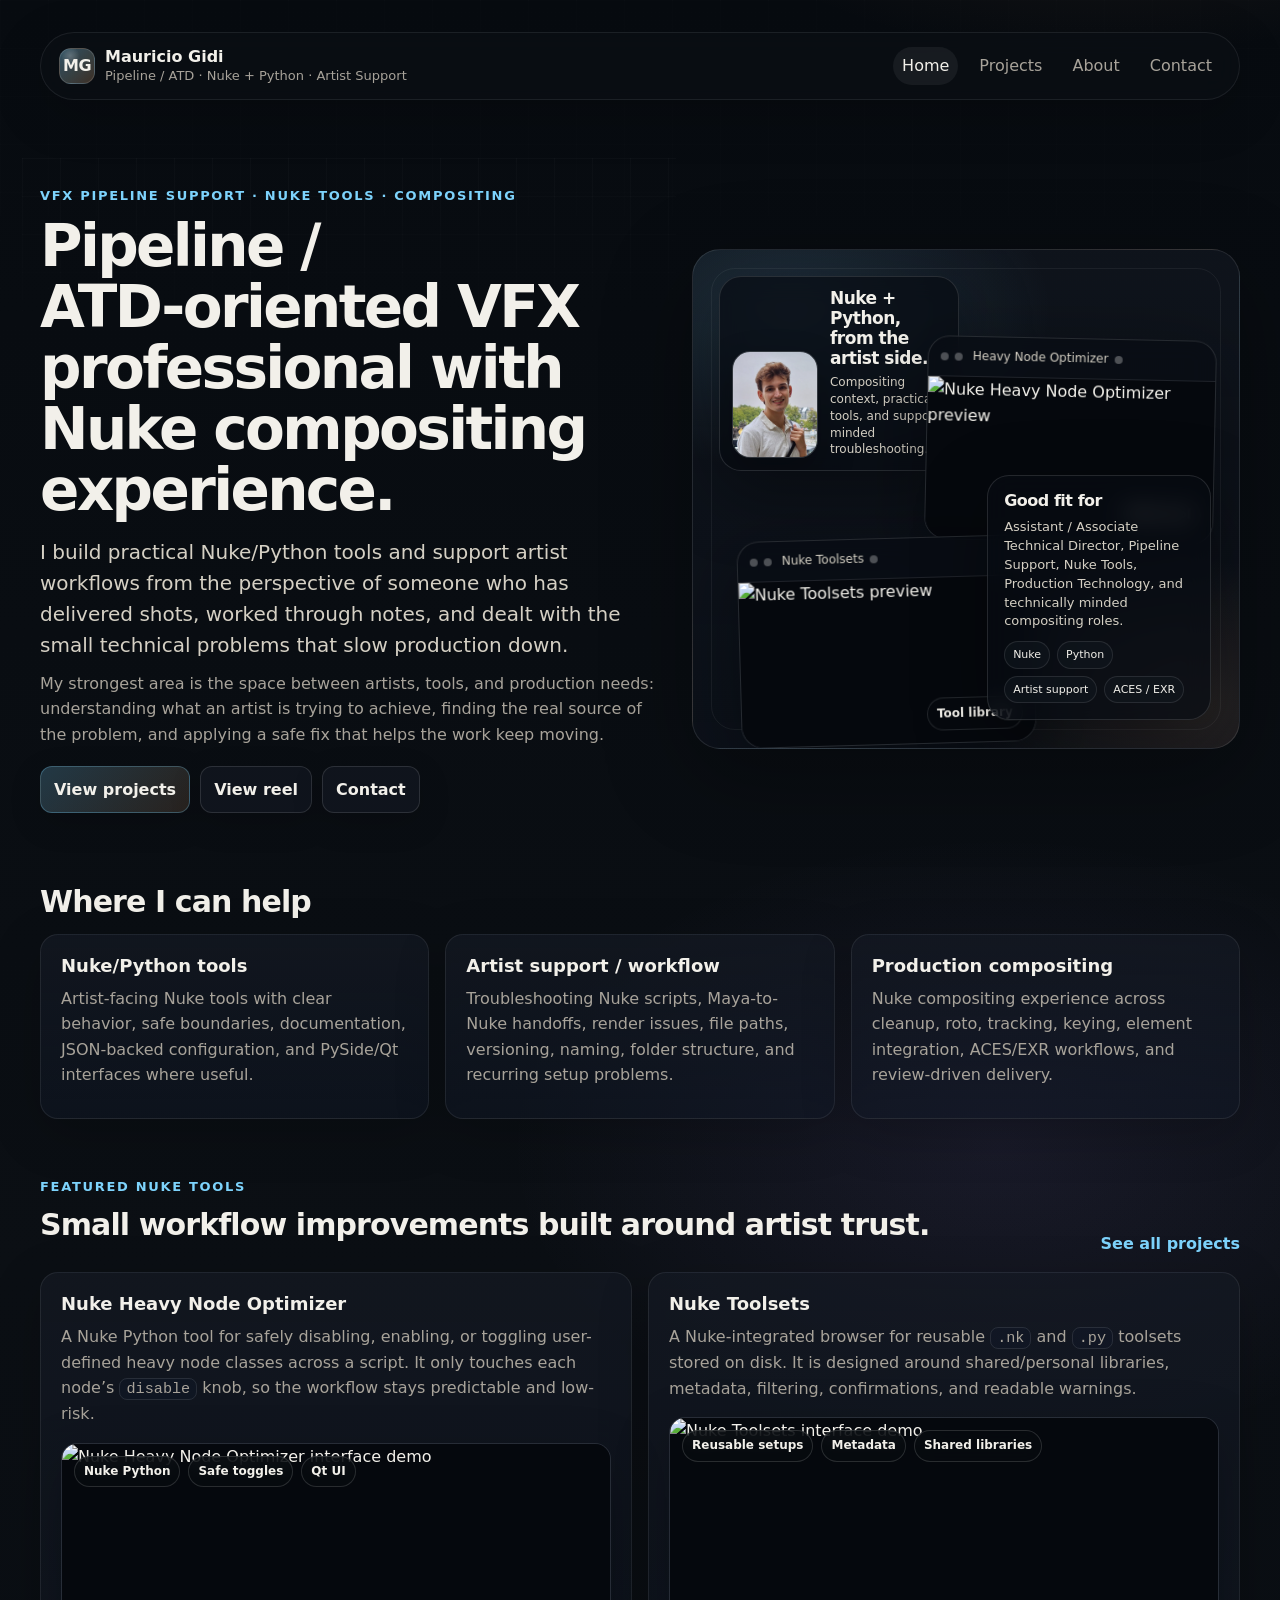
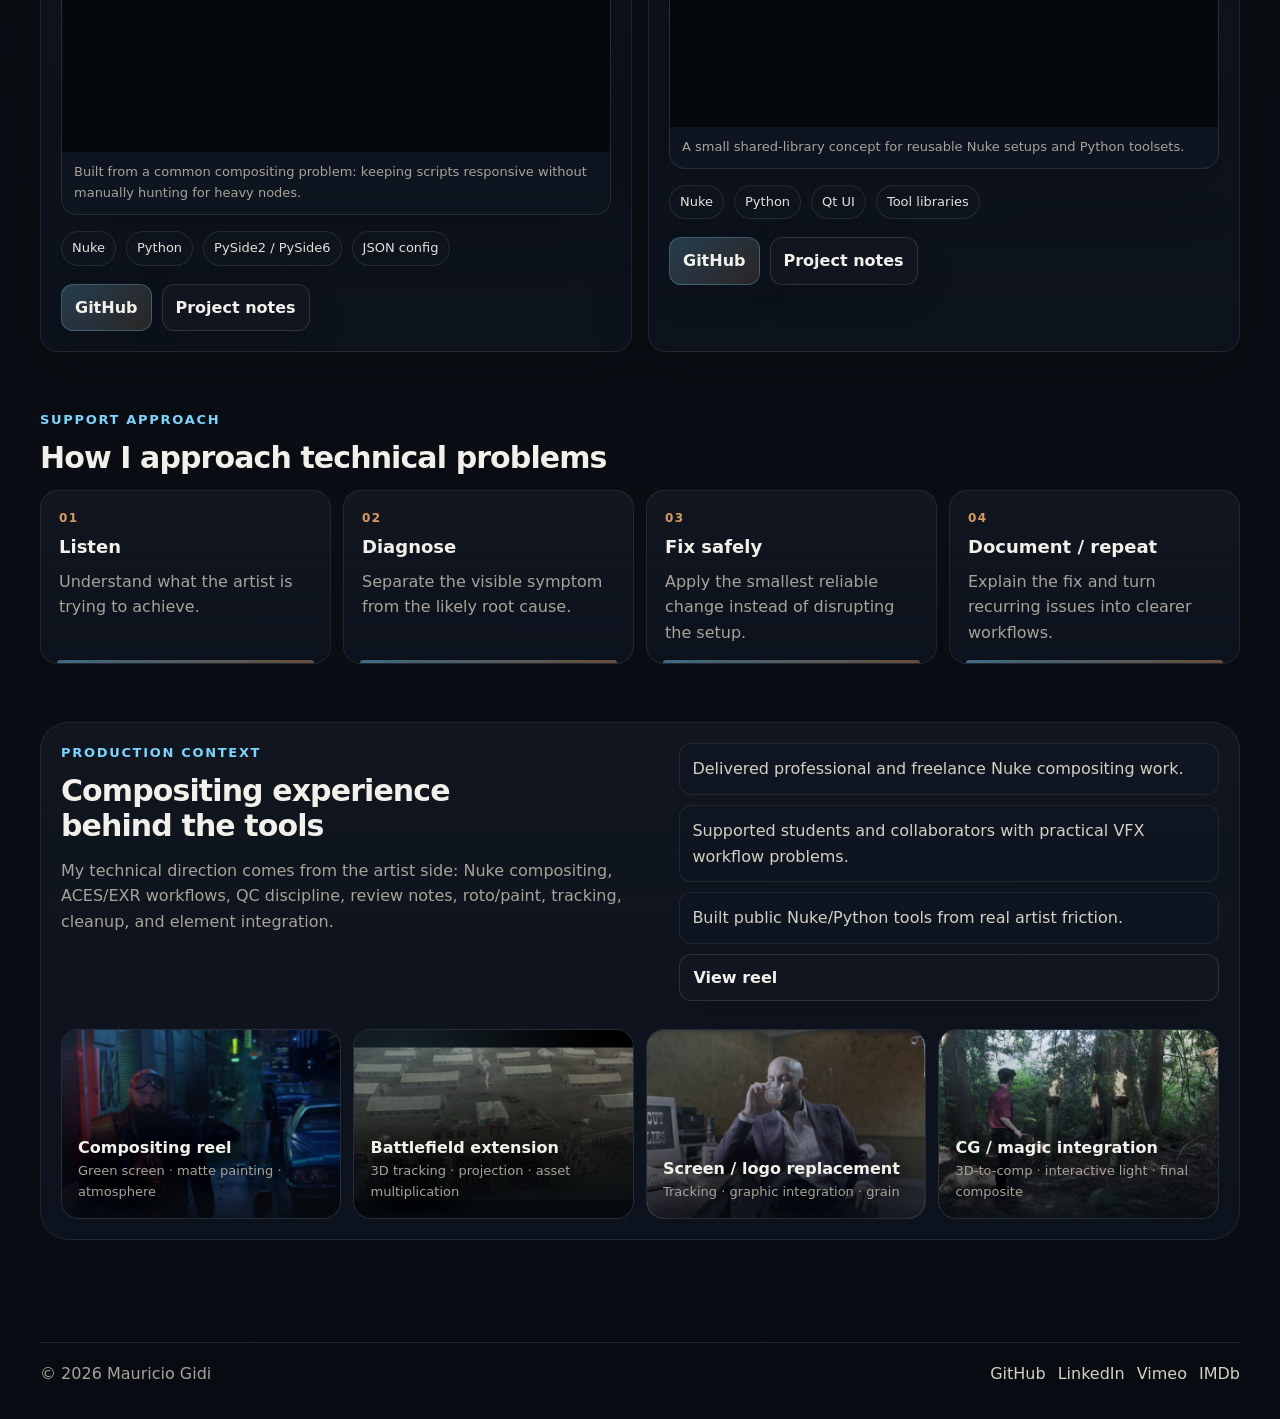
==== commit 3ba9bb57: "Replace site files with Jun03_v02_final" ====
--- a/index.html
+++ b/index.html
@@ -60,7 +60,7 @@
     <section class="hero hero-grid">
       <div class="hero-copy">
         <p class="eyebrow">VFX pipeline support · Nuke tools · compositing</p>
-        <h1>Pipeline / ATD-oriented VFX professional with Nuke compositing experience.</h1>
+        <h1>Pipeline / <span class="keep-together">ATD-oriented</span> VFX professional with Nuke compositing experience.</h1>
         <p class="lede">
           I build practical Nuke/Python tools and support artist workflows from the perspective of someone who has delivered shots,
           worked through notes, and dealt with the small technical problems that slow production down.
@@ -78,27 +78,23 @@
       </div>
 
       <aside class="hero-visual" aria-label="Visual portfolio preview">
-        <div class="visual-card identity-card">
-          <div class="avatar-orb" aria-hidden="true">MG</div>
-          <h2>Nuke + Python, from the artist side.</h2>
-          <p>Compositing context, practical tools, and support-minded troubleshooting.</p>
+        <div class="visual-card identity-card portrait-intro-card">
+          <img class="portrait-thumb" src="/assets/img/profile/mauricio-gidi-portrait.webp" alt="Mauricio Gidi" />
+          <div>
+            <h2>Nuke + Python, from the artist side.</h2>
+            <p>Compositing context, practical tools, and support-minded troubleshooting.</p>
+          </div>
         </div>
 
         <a class="visual-card hero-video-card" href="/projects/#heavy-node-optimizer" aria-label="View Nuke Heavy Node Optimizer project">
           <div class="mock-window-bar"><span class="mock-window-dot" aria-hidden="true"></span><span class="mock-window-title">Heavy Node Optimizer</span></div>
-          <video autoplay muted loop playsinline preload="metadata" poster="/assets/img/projects/heavy-node-optimizer-poster.webp">
-            <source src="/assets/img/projects/heavy-node-optimizer-demo.webm" type="video/webm" />
-            <img src="/assets/img/projects/heavy-node-optimizer-poster.webp" alt="Nuke Heavy Node Optimizer preview" loading="lazy" />
-          </video>
+          <img class="animated-preview" src="/assets/img/projects/heavy-node-optimizer-demo.gif" alt="Nuke Heavy Node Optimizer preview" />
           <span class="preview-label">Nuke tool</span>
         </a>
 
         <a class="visual-card hero-video-card secondary" href="/projects/#nuke-toolsets" aria-label="View Nuke Toolsets project">
           <div class="mock-window-bar"><span class="mock-window-dot" aria-hidden="true"></span><span class="mock-window-title">Nuke Toolsets</span></div>
-          <video autoplay muted loop playsinline preload="metadata" poster="/assets/img/projects/nuke-toolsets-poster.webp">
-            <source src="/assets/img/projects/nuke-toolsets-demo.webm" type="video/webm" />
-            <img src="/assets/img/projects/nuke-toolsets-poster.webp" alt="Nuke Toolsets preview" loading="lazy" />
-          </video>
+          <img class="animated-preview" src="/assets/img/projects/nuke-toolsets-demo.gif" alt="Nuke Toolsets preview" />
           <span class="preview-label">Tool library</span>
         </a>
 
@@ -158,17 +154,9 @@
               <span>Safe toggles</span>
               <span>Qt UI</span>
             </div>
-            <video class="project-video" autoplay muted loop playsinline preload="metadata" poster="/assets/img/projects/heavy-node-optimizer-poster.webp" aria-label="Nuke Heavy Node Optimizer interface demo">
-              <source src="/assets/img/projects/heavy-node-optimizer-demo.webm" type="video/webm" />
-              <img src="/assets/img/projects/heavy-node-optimizer-poster.webp" alt="Nuke Heavy Node Optimizer interface demo" loading="lazy" />
-            </video>
+            <img class="project-video animated-preview" src="/assets/img/projects/heavy-node-optimizer-demo.gif" alt="Nuke Heavy Node Optimizer interface demo" />
             <figcaption>Built from a common compositing problem: keeping scripts responsive without manually hunting for heavy nodes.</figcaption>
           </figure>
-          <div class="media-strip" aria-label="Heavy Node Optimizer screenshots">
-            <img src="/assets/img/projects/frames/heavy-node-2.webp" alt="Heavy Node Optimizer UI frame" loading="lazy" />
-            <img src="/assets/img/projects/frames/heavy-node-8.webp" alt="Heavy Node Optimizer configuration frame" loading="lazy" />
-            <img src="/assets/img/projects/frames/heavy-node-14.webp" alt="Heavy Node Optimizer result frame" loading="lazy" />
-          </div>
 
           <div class="kickers">
             <span class="tag">Nuke</span>
@@ -196,17 +184,9 @@
               <span>Metadata</span>
               <span>Shared libraries</span>
             </div>
-            <video class="project-video" autoplay muted loop playsinline preload="metadata" poster="/assets/img/projects/nuke-toolsets-poster.webp" aria-label="Nuke Toolsets interface demo">
-              <source src="/assets/img/projects/nuke-toolsets-demo.webm" type="video/webm" />
-              <img src="/assets/img/projects/nuke-toolsets-poster.webp" alt="Nuke Toolsets interface demo" loading="lazy" />
-            </video>
+            <img class="project-video animated-preview" src="/assets/img/projects/nuke-toolsets-demo.gif" alt="Nuke Toolsets interface demo" />
             <figcaption>A small shared-library concept for reusable Nuke setups and Python toolsets.</figcaption>
           </figure>
-          <div class="media-strip" aria-label="Nuke Toolsets screenshots">
-            <img src="/assets/img/projects/frames/toolsets-2.webp" alt="Nuke Toolsets browser frame" loading="lazy" />
-            <img src="/assets/img/projects/frames/toolsets-8.webp" alt="Nuke Toolsets metadata frame" loading="lazy" />
-            <img src="/assets/img/projects/frames/toolsets-14.webp" alt="Nuke Toolsets workflow frame" loading="lazy" />
-          </div>
 
           <div class="kickers">
             <span class="tag">Nuke</span>
@@ -266,19 +246,27 @@
           <p>Built public Nuke/Python tools from real artist friction.</p>
           <a class="btn" href="https://vimeo.com/1006713311" target="_blank" rel="noopener noreferrer">View reel</a>
         </div>
-        <div class="visual-proof-strip" aria-label="Visual portfolio links">
-          <a class="proof-tile reel-tile" href="https://vimeo.com/1006713311" target="_blank" rel="noopener noreferrer">
+        <div class="visual-proof-strip work-stills" aria-label="Selected compositing stills">
+          <a class="proof-tile image-tile" href="https://vimeo.com/1006713311" target="_blank" rel="noopener noreferrer">
+            <img src="/assets/img/work/stills/shot-01-green-screen-matte-painting.webp" alt="Green screen and matte painting compositing still" />
             <strong>Compositing reel</strong>
-            <span>Selected production and student work</span>
-          </a>
-          <div class="proof-tile">
-            <strong>Tool demos</strong>
-            <span>Short Nuke workflow loops</span>
-          </div>
-          <div class="proof-tile">
-            <strong>Artist support</strong>
-            <span>Diagnosis → safe fix → repeatable workflow</span>
-          </div>
+            <span>Green screen · matte painting · atmosphere</span>
+          </a>
+          <a class="proof-tile image-tile" href="https://vimeo.com/1006713311" target="_blank" rel="noopener noreferrer">
+            <img src="/assets/img/work/stills/shot-03b-battlefield-extension.webp" alt="Battlefield extension compositing still" />
+            <strong>Battlefield extension</strong>
+            <span>3D tracking · projection · asset multiplication</span>
+          </a>
+          <a class="proof-tile image-tile" href="https://vimeo.com/1006713311" target="_blank" rel="noopener noreferrer">
+            <img src="/assets/img/work/stills/shot-05-screen-bottle-logo-replacement.webp" alt="Screen and bottle logo replacement compositing still" />
+            <strong>Screen / logo replacement</strong>
+            <span>Tracking · graphic integration · grain</span>
+          </a>
+          <a class="proof-tile image-tile" href="https://vimeo.com/1006713311" target="_blank" rel="noopener noreferrer">
+            <img src="/assets/img/work/stills/shot-07-merlin-trial-cg-environment-magic.webp" alt="CG environment and magic integration still" />
+            <strong>CG / magic integration</strong>
+            <span>3D-to-comp · interactive light · final composite</span>
+          </a>
         </div>
       </div>
     </section>
--- a/assets/css/styles.css
+++ b/assets/css/styles.css
@@ -557,7 +557,7 @@
   min-height:176px;
   background:
     linear-gradient(180deg, rgba(7,11,16,.05), rgba(7,11,16,.86)),
-    url('/assets/img/projects/frames/heavy-node-14.webp') center / cover;
+    url('/assets/img/work/stills/shot-01-green-screen-matte-painting.webp') center / cover;
 }
 .proof-tile:hover{ text-decoration:none; border-color:rgba(125,211,252,.25); }
 
@@ -874,3 +874,240 @@
   }
   video[autoplay]{ display:none; }
 }
+
+/* Final visual pass — cleaner titles, human portrait, fewer repeated tool stills */
+h1{
+  font-size:clamp(34px, 5.2vw, 58px);
+  line-height:1.05;
+  letter-spacing:-.045em;
+  max-width:920px;
+  hyphens:none;
+  overflow-wrap:normal;
+}
+h2{
+  font-size:clamp(22px, 2.5vw, 30px);
+  line-height:1.16;
+  letter-spacing:-.03em;
+}
+.keep-together{ white-space:nowrap; }
+.hero-copy h1{ max-width:760px; }
+.project-hero-grid h1,
+.about-hero-grid h1,
+.narrow-hero h1{ max-width:840px; }
+
+.hero-visual{ min-height:500px; }
+.portrait-intro-card{
+  top:26px;
+  left:26px;
+  width:44%;
+  min-width:190px;
+  padding:12px;
+  display:grid;
+  grid-template-columns:86px 1fr;
+  gap:12px;
+  align-items:end;
+}
+.portrait-thumb{
+  width:86px;
+  height:108px;
+  object-fit:cover;
+  object-position:center 36%;
+  border-radius:18px;
+  border:1px solid rgba(255,255,255,.16);
+  box-shadow:0 16px 36px rgba(0,0,0,.30);
+}
+.portrait-intro-card h2{ font-size:17px; margin:0 0 6px; }
+.portrait-intro-card p{ font-size:12px; line-height:1.4; }
+.hero-video-card{ top:88px; width:53%; }
+.hero-video-card.secondary{ top:288px; left:46px; width:54%; }
+.fit-card{ width:41%; }
+.animated-preview{ display:block; width:100%; height:auto; }
+.hero-video-card .animated-preview,
+.hero-media-board .board-card .animated-preview{
+  aspect-ratio:16 / 9;
+  object-fit:cover;
+  background:#05080d;
+}
+.media .project-video.animated-preview{
+  aspect-ratio:16 / 9;
+  object-fit:contain;
+  background:#05080d;
+}
+.feature-card .media{ margin-bottom:16px; }
+.case-study-card .media{ margin-bottom:18px; }
+
+.visual-proof-strip.work-stills{
+  grid-template-columns:repeat(4, minmax(0, 1fr));
+}
+.proof-tile.image-tile{
+  position:relative;
+  min-height:190px;
+  overflow:hidden;
+  justify-content:flex-end;
+  isolation:isolate;
+  background:rgba(16,24,39,.72);
+}
+.proof-tile.image-tile img{
+  position:absolute;
+  inset:0;
+  width:100%;
+  height:100%;
+  object-fit:cover;
+  transform:scale(1.01);
+  z-index:0;
+}
+.proof-tile.image-tile::after{
+  content:"";
+  position:absolute;
+  inset:0;
+  z-index:1;
+  background:
+    linear-gradient(180deg, rgba(7,11,16,.04) 0%, rgba(7,11,16,.42) 50%, rgba(7,11,16,.90) 100%),
+    radial-gradient(320px 160px at 16% 12%, rgba(125,211,252,.18), transparent 62%);
+}
+.proof-tile.image-tile strong,
+.proof-tile.image-tile span{
+  position:relative;
+  z-index:2;
+  text-shadow:0 2px 18px rgba(0,0,0,.70);
+}
+.proof-tile.reel-tile{
+  background:
+    linear-gradient(180deg, rgba(7,11,16,.05), rgba(7,11,16,.86)),
+    url('/assets/img/work/stills/shot-01-green-screen-matte-painting.webp') center / cover;
+}
+
+.profile-signal.photo-signal{
+  min-height:440px;
+  padding:0;
+  display:grid;
+  align-content:end;
+  overflow:hidden;
+  position:relative;
+  background:rgba(16,24,39,.58);
+}
+.profile-signal.photo-signal::before{ display:none; }
+.profile-signal.photo-signal::after{
+  content:"";
+  position:absolute;
+  inset:0;
+  background:
+    linear-gradient(180deg, rgba(7,11,16,.03) 0%, rgba(7,11,16,.32) 42%, rgba(7,11,16,.88) 100%),
+    radial-gradient(460px 260px at 18% 12%, rgba(125,211,252,.12), transparent 64%);
+  pointer-events:none;
+}
+.profile-photo{
+  position:absolute;
+  inset:0;
+  width:100%;
+  height:100%;
+  object-fit:cover;
+  object-position:center top;
+  filter:saturate(.96) contrast(.96);
+}
+.profile-signal-copy{
+  position:relative;
+  z-index:1;
+  margin:18px;
+  padding:18px;
+  border-radius:20px;
+  border:1px solid rgba(255,255,255,.12);
+  background:rgba(7,11,16,.66);
+  backdrop-filter:blur(12px);
+}
+.profile-signal-copy p:last-child{ margin-bottom:0; }
+
+.contact-identity{ overflow:hidden; }
+.contact-photo{
+  width:116px;
+  height:146px;
+  object-fit:cover;
+  object-position:center 36%;
+  border-radius:26px;
+  border:1px solid rgba(255,255,255,.16);
+  box-shadow:0 18px 46px rgba(0,0,0,.32);
+}
+
+@media (max-width: 1100px){
+  .portrait-intro-card{ grid-template-columns:72px 1fr; }
+  .portrait-thumb{ width:72px; height:92px; }
+  .portrait-intro-card h2{ font-size:16px; }
+  .portrait-intro-card p{ font-size:11.5px; }
+}
+
+@media (max-width: 820px){
+  .visual-proof-strip.work-stills{ grid-template-columns:repeat(2, minmax(0, 1fr)); }
+  .proof-tile.image-tile{ min-height:210px; }
+  h1{ font-size:clamp(34px, 9vw, 48px); }
+}
+
+@media (max-width: 620px){
+  .portrait-intro-card{ grid-template-columns:82px 1fr; }
+  .portrait-thumb{ width:82px; height:104px; }
+  .hero-video-card .animated-preview{ aspect-ratio:auto; }
+}
+
+@media (max-width: 520px){
+  .visual-proof-strip.work-stills{ grid-template-columns:1fr; }
+  .profile-signal.photo-signal{ min-height:390px; }
+  .contact-photo{ width:104px; height:130px; }
+}
+
+/* About portrait card: keep the portrait visible instead of using it as a cropped background */
+.profile-signal.photo-signal{
+  min-height:0;
+  padding:16px;
+  display:grid;
+  grid-template-columns:minmax(150px, .78fr) minmax(0, 1fr);
+  gap:16px;
+  align-items:stretch;
+}
+.profile-signal.photo-signal::after{ display:none; }
+.profile-signal.photo-signal .profile-photo{
+  position:static;
+  width:100%;
+  height:100%;
+  min-height:340px;
+  aspect-ratio:4 / 5;
+  object-fit:cover;
+  object-position:center 35%;
+  border-radius:22px;
+  border:1px solid rgba(255,255,255,.14);
+}
+.profile-signal.photo-signal .profile-signal-copy{
+  margin:0;
+  align-self:end;
+}
+@media (max-width: 620px){
+  .profile-signal.photo-signal{ grid-template-columns:1fr; }
+  .profile-signal.photo-signal .profile-photo{ min-height:280px; }
+}
+
+@media (max-width: 620px){
+  .hero-visual{
+    min-height:auto;
+    display:grid;
+    gap:12px;
+  }
+  .hero-visual .visual-card,
+  .hero-visual .portrait-intro-card,
+  .hero-visual .hero-video-card,
+  .hero-visual .hero-video-card.secondary,
+  .hero-visual .fit-card{
+    position:relative;
+    inset:auto;
+    top:auto;
+    right:auto;
+    bottom:auto;
+    left:auto;
+    width:auto;
+    min-width:0;
+    transform:none;
+  }
+  .hero-visual::before{ display:none; }
+  .portrait-intro-card{
+    grid-template-columns:76px 1fr;
+    align-items:center;
+  }
+  .portrait-thumb{ width:76px; height:96px; }
+}
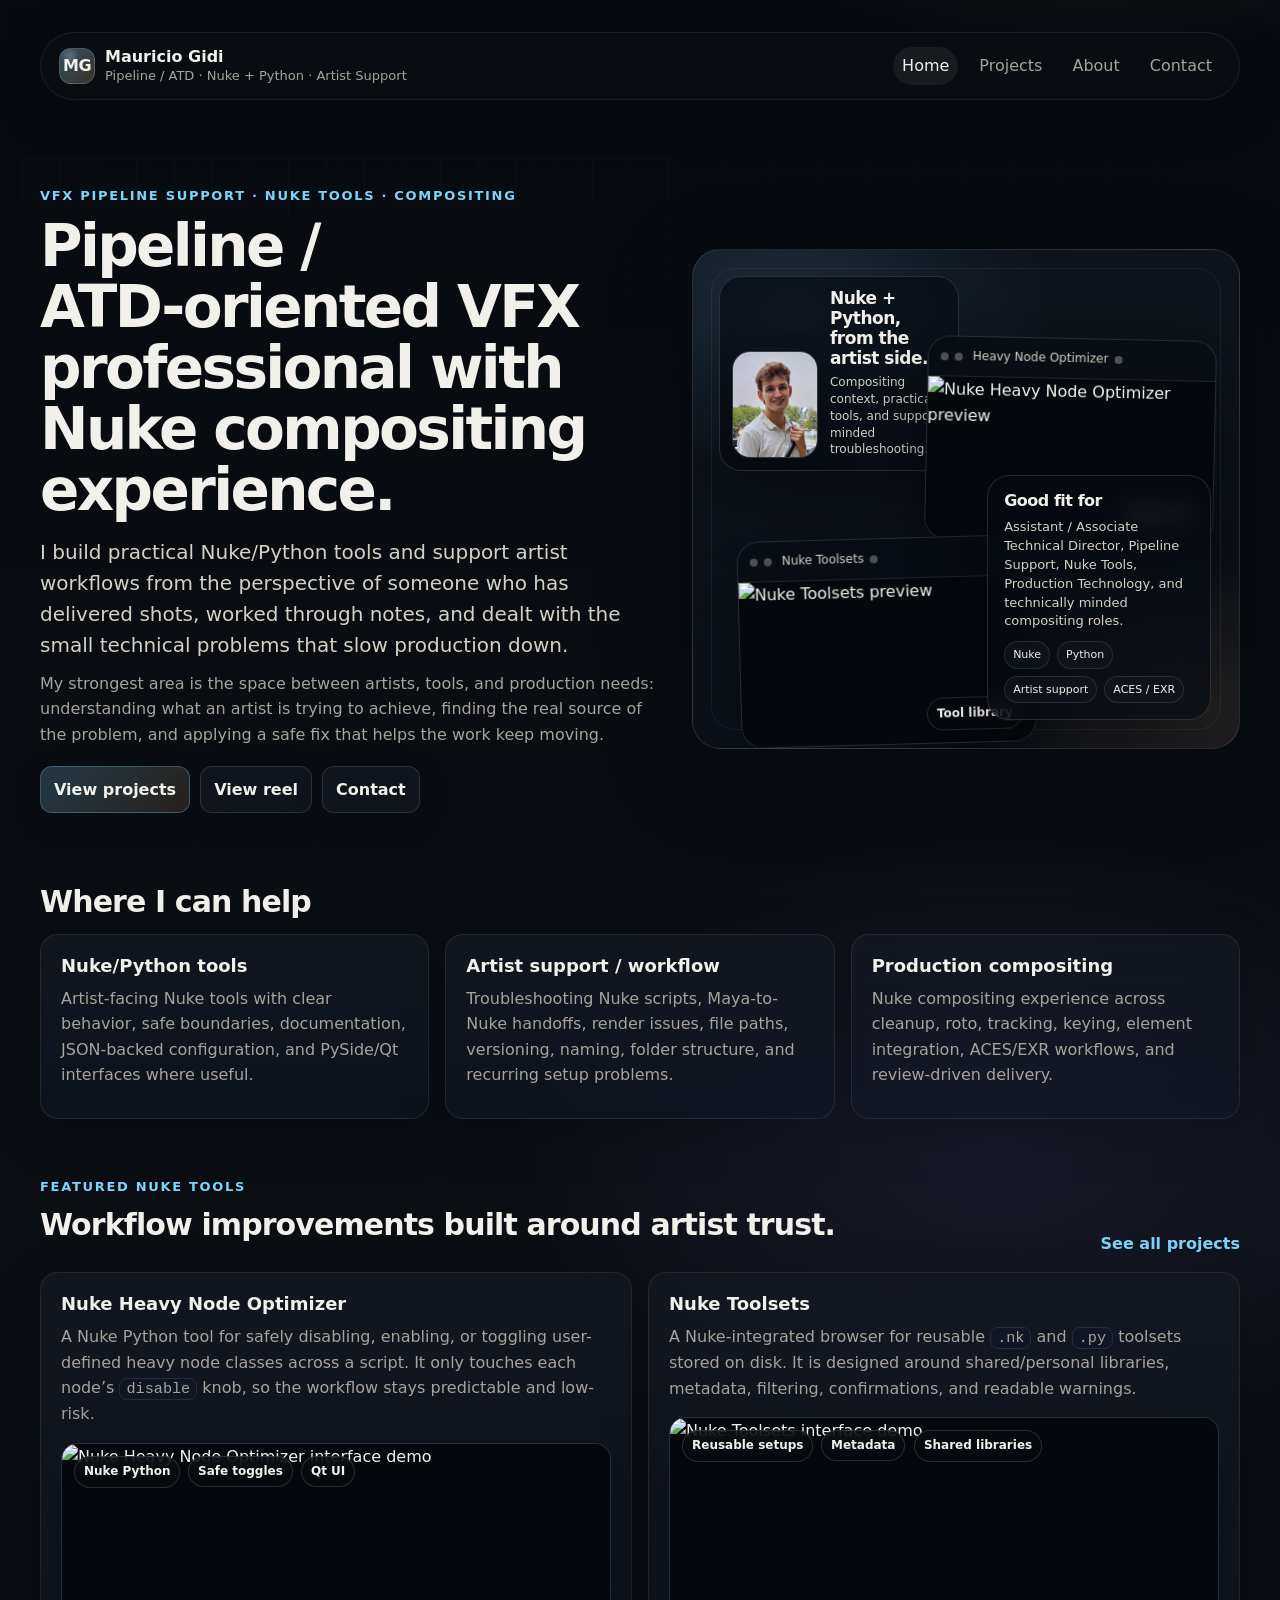
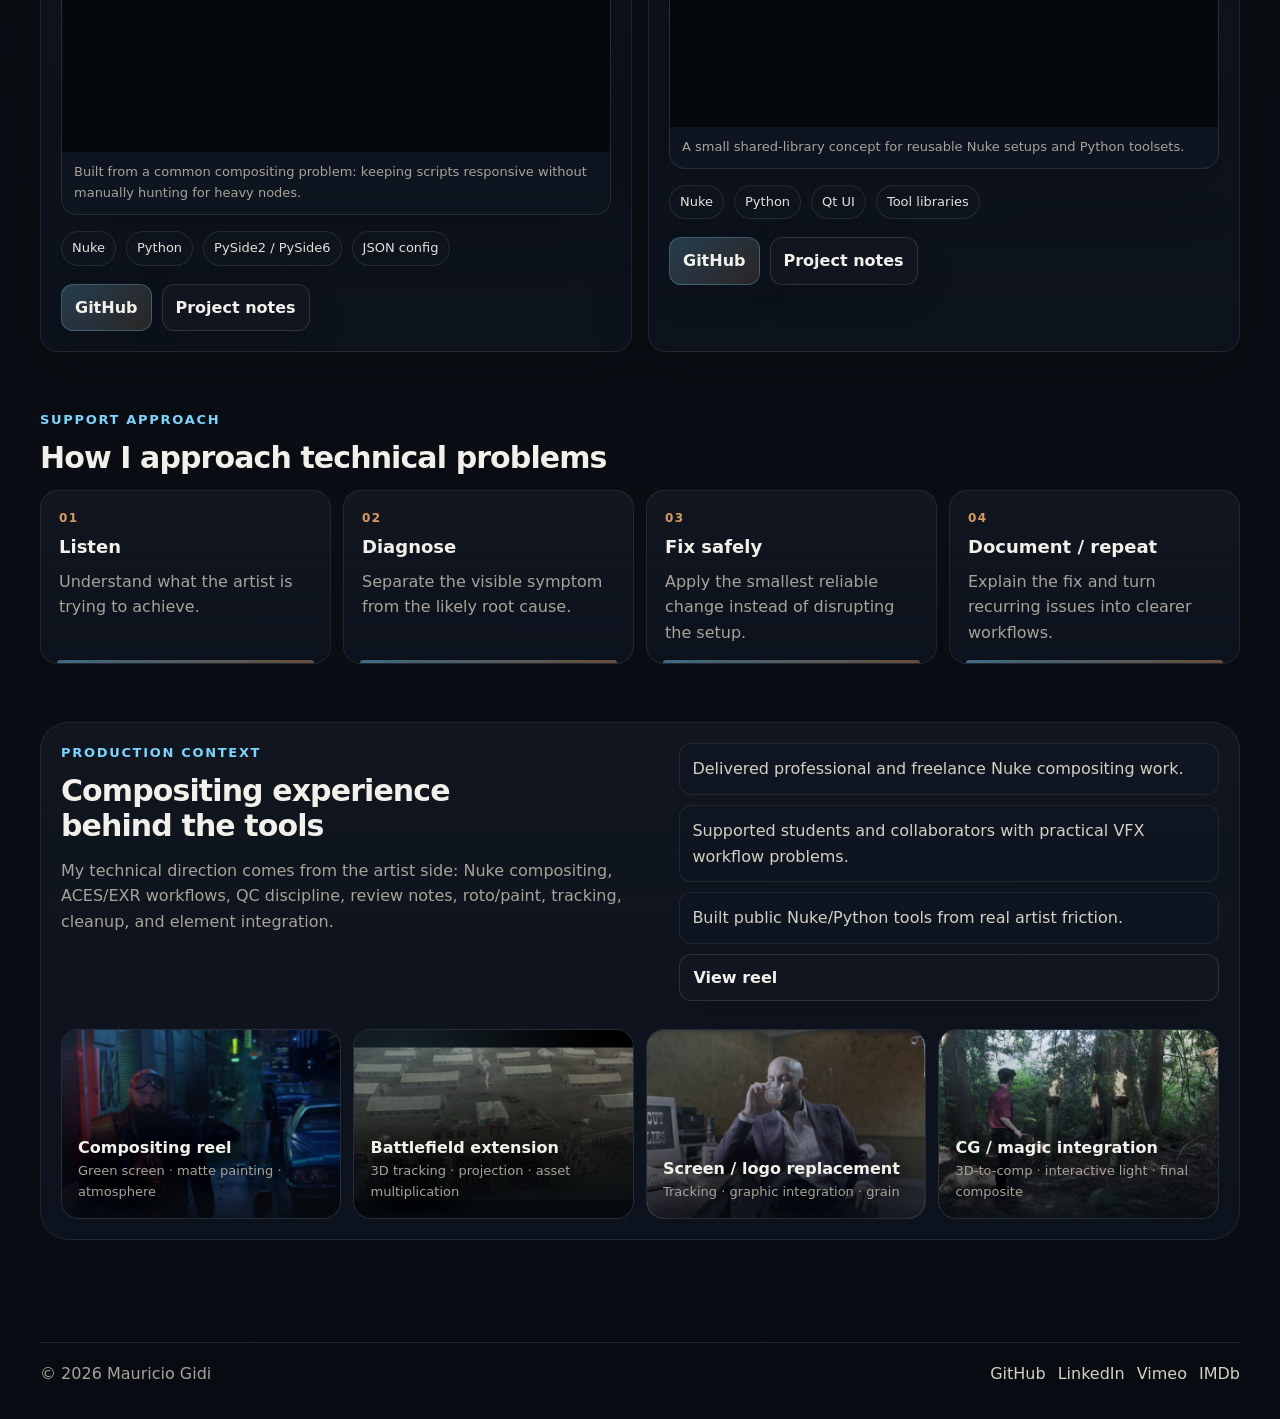
==== commit 7ab2cdba: "Update index.html" ====
--- a/index.html
+++ b/index.html
@@ -135,7 +135,7 @@
       <div class="section-heading">
         <div>
           <p class="eyebrow">Featured Nuke tools</p>
-          <h2 id="featured-heading">Small workflow improvements built around artist trust.</h2>
+          <h2 id="featured-heading">Workflow improvements built around artist trust.</h2>
         </div>
         <a class="text-link" href="/projects/">See all projects</a>
       </div>
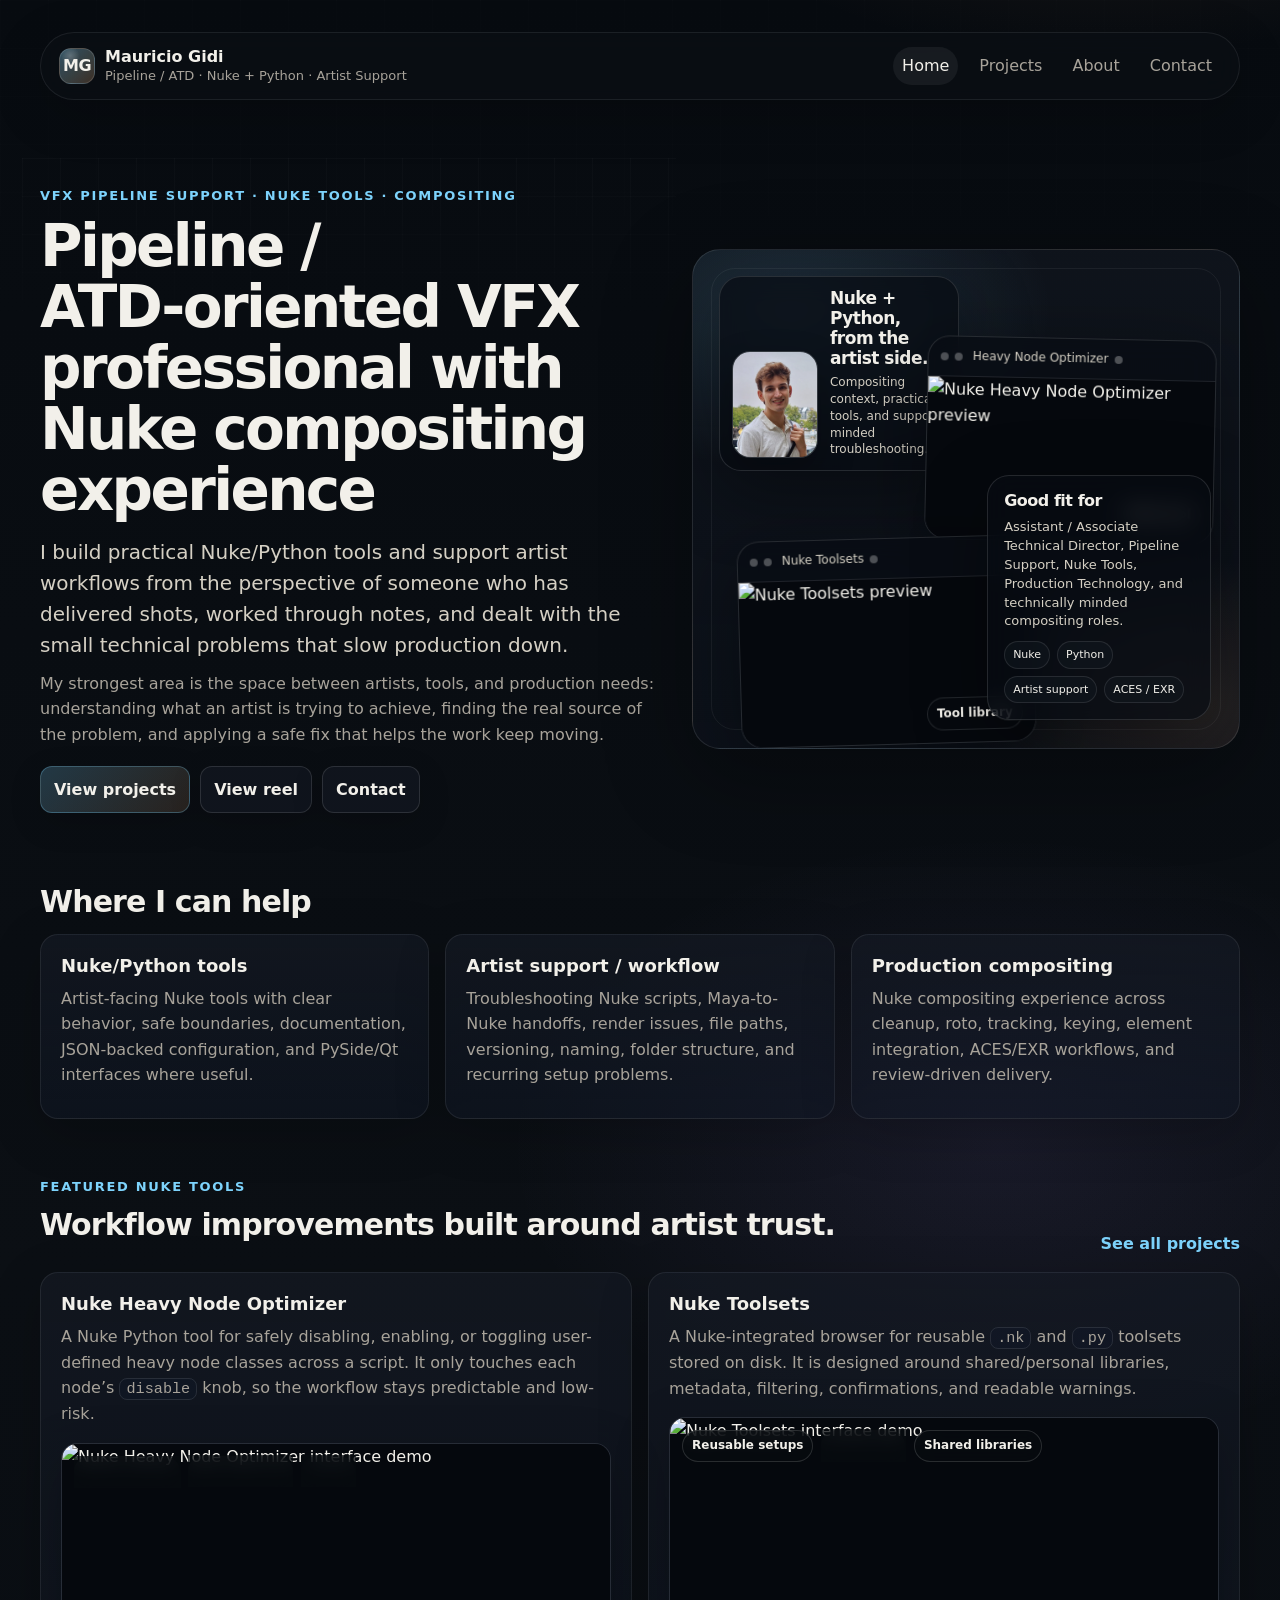
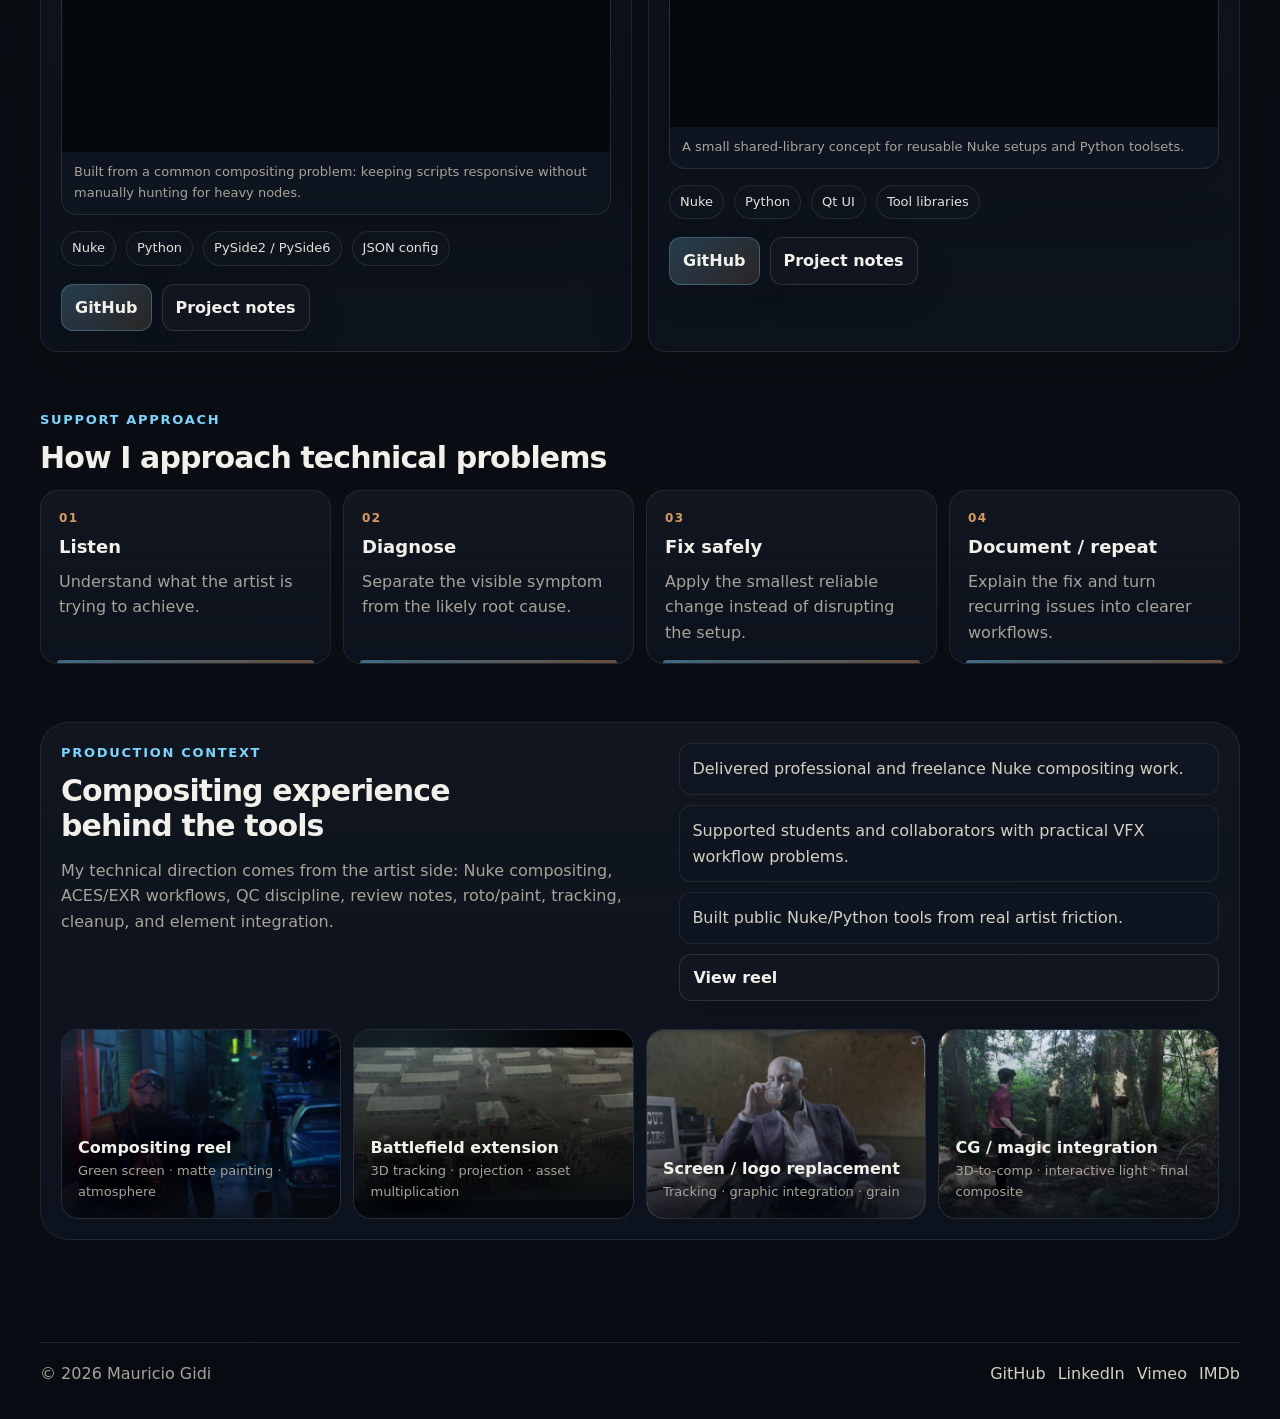
==== commit 083f90be: "Update index.html" ====
--- a/index.html
+++ b/index.html
@@ -60,7 +60,7 @@
     <section class="hero hero-grid">
       <div class="hero-copy">
         <p class="eyebrow">VFX pipeline support · Nuke tools · compositing</p>
-        <h1>Pipeline / <span class="keep-together">ATD-oriented</span> VFX professional with Nuke compositing experience.</h1>
+        <h1>Pipeline / <span class="keep-together">ATD-oriented</span> VFX professional with Nuke compositing experience</h1>
         <p class="lede">
           I build practical Nuke/Python tools and support artist workflows from the perspective of someone who has delivered shots,
           worked through notes, and dealt with the small technical problems that slow production down.
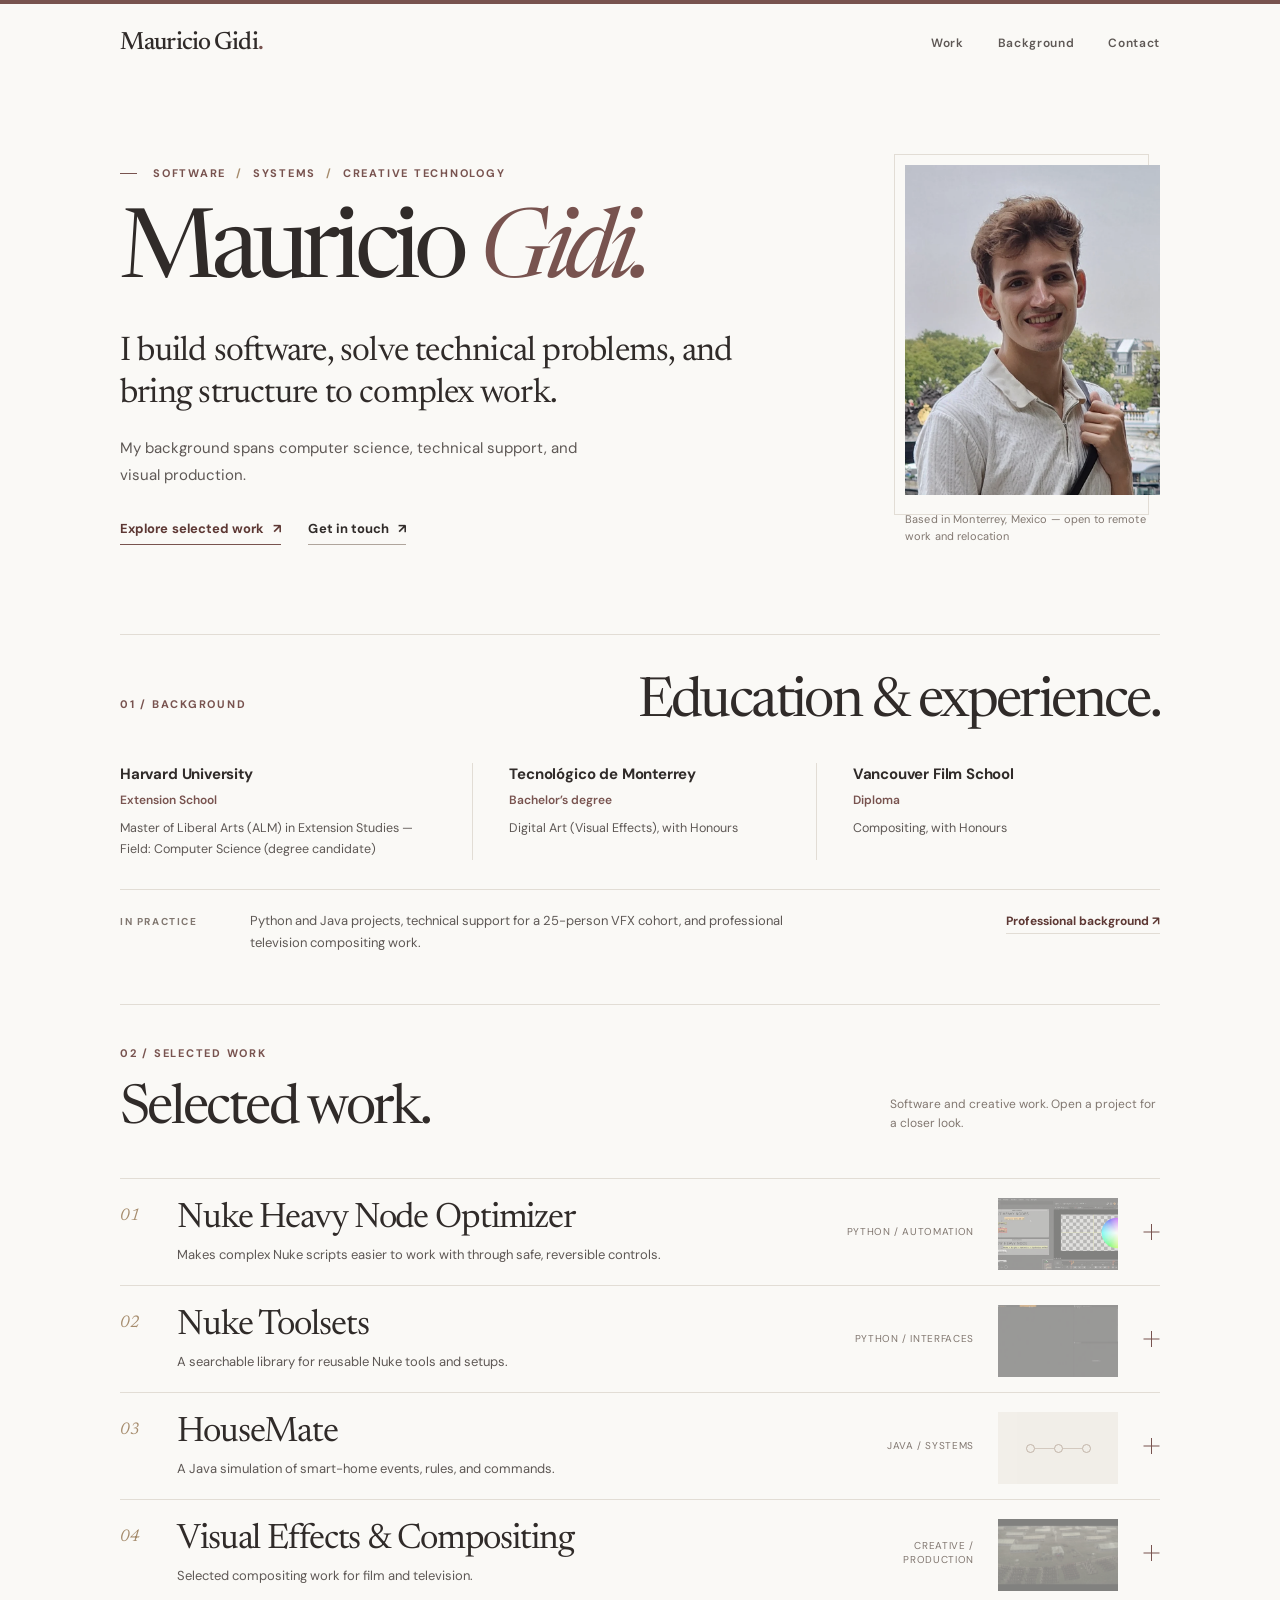
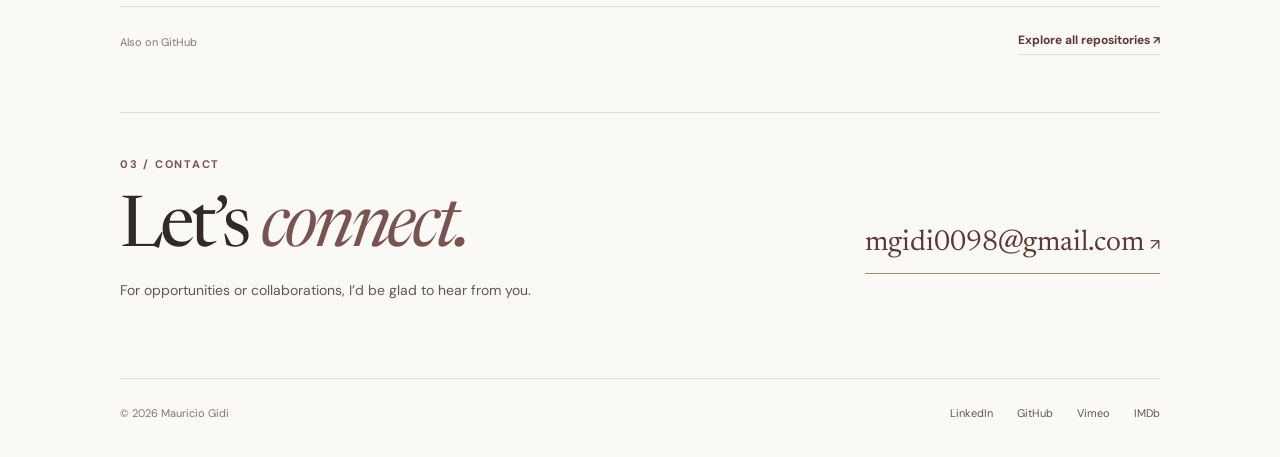
==== commit 0152cde5: "Redesign website with light editorial layout" ====
--- a/index.html
+++ b/index.html
@@ -1,291 +1,234 @@
 <!doctype html>
 <html lang="en">
 <head>
-  <meta charset="utf-8" />
-  <meta name="viewport" content="width=device-width, initial-scale=1" />
-
-  <title>Mauricio Gidi | Pipeline / ATD-Oriented VFX Professional</title>
-  <meta name="description" content="Mauricio Gidi is a Pipeline / ATD-oriented VFX professional with Nuke compositing experience, artist-support instincts, and public Nuke/Python tools." />
-  <meta name="author" content="Mauricio Gidi" />
-  <meta name="theme-color" content="#0b0f14" />
-
-  <link rel="canonical" href="https://mauricio-gidi.github.io/" />
-  <link rel="stylesheet" href="/assets/css/styles.css" />
-
-  <!-- Favicons -->
-  <link rel="icon" href="/favicon.ico" sizes="any" />
-  <link rel="icon" type="image/png" sizes="32x32" href="/assets/favicons/favicon-32x32.png" />
-  <link rel="icon" type="image/png" sizes="16x16" href="/assets/favicons/favicon-16x16.png" />
-  <link rel="apple-touch-icon" sizes="180x180" href="/assets/favicons/apple-touch-icon.png" />
-
-  <!-- Open Graph -->
-  <meta property="og:title" content="Mauricio Gidi | Pipeline / ATD-Oriented VFX Professional" />
-  <meta property="og:description" content="Pipeline / ATD-oriented VFX professional with Nuke compositing experience, artist-support instincts, and public Nuke/Python tools." />
-  <meta property="og:type" content="website" />
-  <meta property="og:url" content="https://mauricio-gidi.github.io/" />
-  <meta property="og:image" content="https://mauricio-gidi.github.io/assets/img/og/og-card.png" />
-  <meta property="og:image:width" content="1200" />
-  <meta property="og:image:height" content="630" />
-  <meta property="og:site_name" content="Mauricio Gidi" />
-
-  <!-- Twitter -->
-  <meta name="twitter:card" content="summary_large_image" />
-  <meta name="twitter:title" content="Mauricio Gidi | Pipeline / ATD-Oriented VFX Professional" />
-  <meta name="twitter:description" content="Pipeline / ATD-oriented VFX professional with Nuke compositing experience, artist-support instincts, and public Nuke/Python tools." />
-  <meta name="twitter:image" content="https://mauricio-gidi.github.io/assets/img/og/og-card.png" />
+  <meta charset="utf-8">
+  <meta name="viewport" content="width=device-width, initial-scale=1">
+  <meta name="theme-color" content="#f8f6f1">
+  <meta name="description" content="Mauricio Gidi — software, systems, and creative technology. Selected projects, academic background, and professional work.">
+  <meta name="author" content="Mauricio Gidi">
+  <link rel="canonical" href="https://mauricio-gidi.github.io/">
+  <title>Mauricio Gidi — Software, Systems & Creative Technology</title>
+
+  <meta property="og:type" content="website">
+  <meta property="og:title" content="Mauricio Gidi — Software, Systems & Creative Technology">
+  <meta property="og:description" content="Software development, thoughtful tools, technical problem-solving, and creative production.">
+  <meta property="og:url" content="https://mauricio-gidi.github.io/">
+  <meta property="og:image" content="https://mauricio-gidi.github.io/assets/img/og/og-card.png">
+  <meta property="og:image:width" content="1200">
+  <meta property="og:image:height" content="630">
+  <meta name="twitter:card" content="summary_large_image">
+  <meta name="twitter:title" content="Mauricio Gidi — Software, Systems & Creative Technology">
+  <meta name="twitter:description" content="A considered selection of technical and creative work.">
+  <meta name="twitter:image" content="https://mauricio-gidi.github.io/assets/img/og/og-card.png">
+
+  <link rel="icon" href="/favicon.ico" sizes="any">
+  <link rel="icon" type="image/png" sizes="32x32" href="/assets/favicons/favicon-32x32.png">
+  <link rel="apple-touch-icon" href="/assets/favicons/apple-touch-icon.png">
+  <link rel="preconnect" href="https://fonts.googleapis.com">
+  <link rel="preconnect" href="https://fonts.gstatic.com" crossorigin>
+  <link href="https://fonts.googleapis.com/css2?family=DM+Sans:wght@400;500;600;700&family=Newsreader:opsz,wght@6..72,400;6..72,500;6..72,600&display=swap" rel="stylesheet">
+  <link rel="stylesheet" href="/assets/css/styles.css">
+  <script src="/assets/js/site.js" defer></script>
 </head>
 <body>
-  <a class="skip-link" href="#main">Skip to content</a>
-
-  <header class="container site-header">
-    <nav class="nav" aria-label="Primary">
-      <a class="brand" href="/" aria-label="Mauricio Gidi home">
-        <span class="badge">MG</span>
-        <span>
-          <span class="brand-name">Mauricio Gidi</span>
-          <span class="brand-subtitle">Pipeline / ATD · Nuke + Python · Artist Support</span>
-        </span>
-      </a>
-
-      <div class="nav-links">
-        <a href="/" class="active" aria-current="page">Home</a>
-        <a href="/projects/">Projects</a>
-        <a href="/about/">About</a>
-        <a href="/contact/">Contact</a>
-      </div>
+  <a class="skip-link" href="#main">Skip to main content</a>
+
+  <header class="site-header shell">
+    <a class="wordmark" href="/" aria-label="Mauricio Gidi, home">Mauricio Gidi<span class="wordmark-dot">.</span></a>
+    <nav class="site-nav" aria-label="Main navigation">
+      <a href="#work">Work</a>
+      <a href="#background">Background</a>
+      <a href="#contact">Contact</a>
     </nav>
   </header>
 
-  <main id="main" class="container">
-    <section class="hero hero-grid">
+  <main id="main">
+    <section class="hero shell" aria-labelledby="hero-name">
       <div class="hero-copy">
-        <p class="eyebrow">VFX pipeline support · Nuke tools · compositing</p>
-        <h1>Pipeline / <span class="keep-together">ATD-oriented</span> VFX professional with Nuke compositing experience</h1>
-        <p class="lede">
-          I build practical Nuke/Python tools and support artist workflows from the perspective of someone who has delivered shots,
-          worked through notes, and dealt with the small technical problems that slow production down.
-        </p>
-        <p>
-          My strongest area is the space between artists, tools, and production needs: understanding what an artist is trying to achieve,
-          finding the real source of the problem, and applying a safe fix that helps the work keep moving.
-        </p>
-
-        <div class="btnrow">
-          <a class="btn primary" href="/projects/">View projects</a>
-          <a class="btn" href="https://vimeo.com/1006713311" target="_blank" rel="noopener noreferrer" aria-label="View Mauricio Gidi’s compositing reel on Vimeo">View reel</a>
-          <a class="btn" href="/contact/">Contact</a>
+        <p class="eyebrow hero-eyebrow"><span class="tiny-mark" aria-hidden="true"></span> SOFTWARE <span class="middot">/</span> SYSTEMS <span class="middot">/</span> CREATIVE TECHNOLOGY</p>
+        <h1 id="hero-name">Mauricio <em>Gidi.</em></h1>
+        <p class="hero-statement">I build software, solve technical problems, and bring structure to complex work.</p>
+        <p class="hero-context">My background spans computer science, technical support, and visual production.</p>
+        <div class="hero-links">
+          <a class="editorial-link" href="#work">Explore selected work <span aria-hidden="true">↗</span></a>
+          <a class="editorial-link secondary" href="mailto:mgidi0098@gmail.com">Get in touch <span aria-hidden="true">↗</span></a>
         </div>
       </div>
-
-      <aside class="hero-visual" aria-label="Visual portfolio preview">
-        <div class="visual-card identity-card portrait-intro-card">
-          <img class="portrait-thumb" src="/assets/img/profile/mauricio-gidi-portrait.webp" alt="Mauricio Gidi" />
-          <div>
-            <h2>Nuke + Python, from the artist side.</h2>
-            <p>Compositing context, practical tools, and support-minded troubleshooting.</p>
-          </div>
-        </div>
-
-        <a class="visual-card hero-video-card" href="/projects/#heavy-node-optimizer" aria-label="View Nuke Heavy Node Optimizer project">
-          <div class="mock-window-bar"><span class="mock-window-dot" aria-hidden="true"></span><span class="mock-window-title">Heavy Node Optimizer</span></div>
-          <img class="animated-preview" src="/assets/img/projects/heavy-node-optimizer-demo.gif" alt="Nuke Heavy Node Optimizer preview" />
-          <span class="preview-label">Nuke tool</span>
-        </a>
-
-        <a class="visual-card hero-video-card secondary" href="/projects/#nuke-toolsets" aria-label="View Nuke Toolsets project">
-          <div class="mock-window-bar"><span class="mock-window-dot" aria-hidden="true"></span><span class="mock-window-title">Nuke Toolsets</span></div>
-          <img class="animated-preview" src="/assets/img/projects/nuke-toolsets-demo.gif" alt="Nuke Toolsets preview" />
-          <span class="preview-label">Tool library</span>
-        </a>
-
-        <div class="visual-card fit-card">
-          <h2>Good fit for</h2>
-          <p>Assistant / Associate Technical Director, Pipeline Support, Nuke Tools, Production Technology, and technically minded compositing roles.</p>
-          <div class="kickers">
-            <span class="tag">Nuke</span>
-            <span class="tag">Python</span>
-            <span class="tag">Artist support</span>
-            <span class="tag">ACES / EXR</span>
-          </div>
-        </div>
-      </aside>
-    </section>
-
-    <section aria-labelledby="help-heading">
-      <h2 id="help-heading">Where I can help</h2>
-      <div class="grid">
-        <article class="card thirds">
-          <h3>Nuke/Python tools</h3>
-          <p>Artist-facing Nuke tools with clear behavior, safe boundaries, documentation, JSON-backed configuration, and PySide/Qt interfaces where useful.</p>
+      <figure class="portrait-panel">
+        <!-- This existing portrait is already in your GitHub repository; it is intentionally not duplicated in the update package. -->
+        <img src="/assets/img/profile/mauricio-gidi-portrait.webp" alt="Portrait of Mauricio Gidi" width="580" height="720" fetchpriority="high">
+        <figcaption>Based in Monterrey, Mexico <span aria-hidden="true">—</span> open to remote work and relocation</figcaption>
+      </figure>
+    </section>
+
+    <section class="credentials-section shell ruled-section" id="background" aria-labelledby="background-title">
+      <div class="section-heading compact-heading">
+        <p class="section-kicker">01 / BACKGROUND</p>
+        <h2 id="background-title">Education &amp; experience.</h2>
+      </div>
+      <div class="credentials-grid">
+        <article class="credential">
+          <h3>Harvard University</h3>
+          <p class="credential-school">Extension School</p>
+          <p>Master of Liberal Arts (ALM) in Extension Studies — Field: Computer Science <span class="academic-note">(degree candidate)</span></p>
         </article>
-
-        <article class="card thirds">
-          <h3>Artist support / workflow</h3>
-          <p>Troubleshooting Nuke scripts, Maya-to-Nuke handoffs, render issues, file paths, versioning, naming, folder structure, and recurring setup problems.</p>
+        <article class="credential">
+          <h3>Tecnológico de Monterrey</h3>
+          <p class="credential-school">Bachelor’s degree</p>
+          <p>Digital Art (Visual Effects), with Honours</p>
         </article>
-
-        <article class="card thirds">
-          <h3>Production compositing</h3>
-          <p>Nuke compositing experience across cleanup, roto, tracking, keying, element integration, ACES/EXR workflows, and review-driven delivery.</p>
+        <article class="credential">
+          <h3>Vancouver Film School</h3>
+          <p class="credential-school">Diploma</p>
+          <p>Compositing, with Honours</p>
         </article>
       </div>
-    </section>
-
-    <section aria-labelledby="featured-heading">
+      <div class="experience-note">
+        <span class="experience-label">IN PRACTICE</span>
+        <p>Python and Java projects, technical support for a 25-person VFX cohort, and professional television compositing work.</p>
+        <a href="https://www.linkedin.com/in/mauricio-gidi-29689b22a/" target="_blank" rel="noopener noreferrer">Professional background <span aria-hidden="true">↗</span></a>
+      </div>
+    </section>
+
+    <section class="work-section shell ruled-section" id="work" aria-labelledby="work-title">
       <div class="section-heading">
         <div>
-          <p class="eyebrow">Featured Nuke tools</p>
-          <h2 id="featured-heading">Workflow improvements built around artist trust.</h2>
+          <p class="section-kicker">02 / SELECTED WORK</p>
+          <h2 id="work-title">Selected work.</h2>
         </div>
-        <a class="text-link" href="/projects/">See all projects</a>
-      </div>
-
-      <div class="grid">
-        <article class="card feature-card" id="heavy-node-optimizer">
-          <h3>Nuke Heavy Node Optimizer</h3>
-          <p>
-            A Nuke Python tool for safely disabling, enabling, or toggling user-defined heavy node classes across a script.
-            It only touches each node’s <code>disable</code> knob, so the workflow stays predictable and low-risk.
-          </p>
-
-          <figure class="media">
-            <div class="media-badges" aria-hidden="true">
-              <span>Nuke Python</span>
-              <span>Safe toggles</span>
-              <span>Qt UI</span>
-            </div>
-            <img class="project-video animated-preview" src="/assets/img/projects/heavy-node-optimizer-demo.gif" alt="Nuke Heavy Node Optimizer interface demo" />
-            <figcaption>Built from a common compositing problem: keeping scripts responsive without manually hunting for heavy nodes.</figcaption>
-          </figure>
-
-          <div class="kickers">
-            <span class="tag">Nuke</span>
-            <span class="tag">Python</span>
-            <span class="tag">PySide2 / PySide6</span>
-            <span class="tag">JSON config</span>
-          </div>
-
-          <div class="btnrow">
-            <a class="btn primary" href="https://github.com/Mauricio-Gidi/nuke-heavy-node-optimizer" target="_blank" rel="noopener noreferrer">GitHub</a>
-            <a class="btn" href="/projects/#heavy-node-optimizer">Project notes</a>
-          </div>
-        </article>
-
-        <article class="card feature-card" id="nuke-toolsets">
-          <h3>Nuke Toolsets</h3>
-          <p>
-            A Nuke-integrated browser for reusable <code>.nk</code> and <code>.py</code> toolsets stored on disk.
-            It is designed around shared/personal libraries, metadata, filtering, confirmations, and readable warnings.
-          </p>
-
-          <figure class="media">
-            <div class="media-badges" aria-hidden="true">
-              <span>Reusable setups</span>
-              <span>Metadata</span>
-              <span>Shared libraries</span>
-            </div>
-            <img class="project-video animated-preview" src="/assets/img/projects/nuke-toolsets-demo.gif" alt="Nuke Toolsets interface demo" />
-            <figcaption>A small shared-library concept for reusable Nuke setups and Python toolsets.</figcaption>
-          </figure>
-
-          <div class="kickers">
-            <span class="tag">Nuke</span>
-            <span class="tag">Python</span>
-            <span class="tag">Qt UI</span>
-            <span class="tag">Tool libraries</span>
-          </div>
-
-          <div class="btnrow">
-            <a class="btn primary" href="https://github.com/Mauricio-Gidi/nuke-toolsets" target="_blank" rel="noopener noreferrer">GitHub</a>
-            <a class="btn" href="/projects/#nuke-toolsets">Project notes</a>
-          </div>
-        </article>
-      </div>
-    </section>
-
-    <section aria-labelledby="process-heading">
-      <p class="eyebrow">Support approach</p>
-      <h2 id="process-heading">How I approach technical problems</h2>
-      <div class="process-strip" aria-label="Support process steps">
-        <article class="process-step">
-          <span>01</span>
-          <h3>Listen</h3>
-          <p>Understand what the artist is trying to achieve.</p>
-        </article>
-        <article class="process-step">
-          <span>02</span>
-          <h3>Diagnose</h3>
-          <p>Separate the visible symptom from the likely root cause.</p>
-        </article>
-        <article class="process-step">
-          <span>03</span>
-          <h3>Fix safely</h3>
-          <p>Apply the smallest reliable change instead of disrupting the setup.</p>
-        </article>
-        <article class="process-step">
-          <span>04</span>
-          <h3>Document / repeat</h3>
-          <p>Explain the fix and turn recurring issues into clearer workflows.</p>
-        </article>
-      </div>
-    </section>
-
-    <section aria-labelledby="comp-context-heading">
-      <div class="content-card split-card">
+        <p class="section-side-note">Software and creative work. Open a project for a closer look.</p>
+      </div>
+
+      <div class="project-list">
+        <details class="project" id="heavy-node-optimizer">
+          <summary class="project-summary">
+            <span class="project-number">01</span>
+            <span class="project-primary">
+              <span class="project-title">Nuke Heavy Node Optimizer</span>
+              <span class="project-description">Makes complex Nuke scripts easier to work with through safe, reversible controls.</span>
+            </span>
+            <span class="project-type">Python / Automation</span>
+            <span class="project-teaser" aria-hidden="true"><img src="/assets/img/projects/heavy-node-optimizer-poster.webp" alt="" loading="lazy" width="180" height="98"></span>
+            <span class="project-plus" aria-hidden="true"></span>
+          </summary>
+          <div class="project-details">
+            <div class="project-media">
+              <video controls muted playsinline preload="none" poster="/assets/img/projects/heavy-node-optimizer-poster.webp" aria-label="Nuke Heavy Node Optimizer tool demonstration">
+                <source src="/assets/img/projects/heavy-node-optimizer-demo.webm" type="video/webm">
+                Your browser does not support HTML video. The source code and documentation are available on GitHub.
+              </video>
+              <span class="media-caption">A short demonstration of the tool in Nuke.</span>
+            </div>
+            <div class="project-explanation">
+              <p>Designed around predictable, reversible changes: the tool manages selected heavy nodes without rewriting an artist’s script.</p>
+              <p class="project-stack">Python · Nuke API · Qt / PySide · JSON</p>
+              <a class="editorial-link" href="https://github.com/Mauricio-Gidi/nuke-heavy-node-optimizer" target="_blank" rel="noopener noreferrer">View project on GitHub <span aria-hidden="true">↗</span></a>
+            </div>
+          </div>
+        </details>
+
+        <details class="project" id="nuke-toolsets">
+          <summary class="project-summary">
+            <span class="project-number">02</span>
+            <span class="project-primary">
+              <span class="project-title">Nuke Toolsets</span>
+              <span class="project-description">A searchable library for reusable Nuke tools and setups.</span>
+            </span>
+            <span class="project-type">Python / Interfaces</span>
+            <span class="project-teaser" aria-hidden="true"><img src="/assets/img/projects/nuke-toolsets-poster.webp" alt="" loading="lazy" width="180" height="98"></span>
+            <span class="project-plus" aria-hidden="true"></span>
+          </summary>
+          <div class="project-details">
+            <div class="project-media">
+              <video controls muted playsinline preload="none" poster="/assets/img/projects/nuke-toolsets-poster.webp" aria-label="Nuke Toolsets application demonstration">
+                <source src="/assets/img/projects/nuke-toolsets-demo.webm" type="video/webm">
+                Your browser does not support HTML video. The project is available on GitHub.
+              </video>
+              <span class="media-caption">A compact interface for finding and reusing toolsets.</span>
+            </div>
+            <div class="project-explanation">
+              <p>A Nuke-integrated library that helps artists organize, discover, and run reusable setups. Built with a maintainable, modular application structure.</p>
+              <p class="project-stack">Python · Nuke API · Qt / PySide · MVC-style design</p>
+              <a class="editorial-link" href="https://github.com/Mauricio-Gidi/nuke-toolsets" target="_blank" rel="noopener noreferrer">View project on GitHub <span aria-hidden="true">↗</span></a>
+            </div>
+          </div>
+        </details>
+
+        <details class="project" id="housemate">
+          <summary class="project-summary">
+            <span class="project-number">03</span>
+            <span class="project-primary">
+              <span class="project-title">HouseMate</span>
+              <span class="project-description">A Java simulation of smart-home events, rules, and commands.</span>
+            </span>
+            <span class="project-type">Java / Systems</span>
+            <span class="project-teaser schematic-teaser" aria-hidden="true"><span class="schematic-dot"></span><span class="schematic-line"></span><span class="schematic-dot"></span><span class="schematic-line"></span><span class="schematic-dot"></span></span>
+            <span class="project-plus" aria-hidden="true"></span>
+          </summary>
+          <div class="project-details">
+            <div class="project-media housemate-figure" role="img" aria-label="Simple diagram of an event moving from a sensor through a rule to an action">
+              <span class="diagram-label">EVENT-DRIVEN DESIGN</span>
+              <div class="diagram-flow"><span>Sensor</span><i aria-hidden="true"></i><span>Rule</span><i aria-hidden="true"></i><span>Command</span></div>
+              <span class="media-caption">Conceptual architecture diagram; coursework simulator, not connected hardware.</span>
+            </div>
+            <div class="project-explanation">
+              <p>Developed during Harvard Extension School coursework, HouseMate separates device state, event handling, rules, and commands into distinct components.</p>
+              <p class="project-stack">Java · Object-oriented design · Observer · Command</p>
+              <a class="editorial-link" href="https://github.com/Mauricio-Gidi/housemate" target="_blank" rel="noopener noreferrer">View project on GitHub <span aria-hidden="true">↗</span></a>
+            </div>
+          </div>
+        </details>
+
+        <details class="project" id="visual-work">
+          <summary class="project-summary">
+            <span class="project-number">04</span>
+            <span class="project-primary">
+              <span class="project-title">Visual Effects &amp; Compositing</span>
+              <span class="project-description">Selected compositing work for film and television.</span>
+            </span>
+            <span class="project-type">Creative / Production</span>
+            <span class="project-teaser" aria-hidden="true"><img src="/assets/img/work/reel-battlefield.webp" alt="" loading="lazy" width="180" height="98"></span>
+            <span class="project-plus" aria-hidden="true"></span>
+          </summary>
+          <div class="project-details">
+            <div class="project-media reel-figure">
+              <div class="reel-comparison">
+                <figure><img src="/assets/img/work/reel-alley-plate.webp" alt="Original alley footage with green screens visible" loading="lazy" width="800" height="420"><figcaption>Before</figcaption></figure>
+                <figure><img src="/assets/img/work/reel-alley-final.webp" alt="Composited alley scene with city background replacing green screens" loading="lazy" width="800" height="420"><figcaption>After</figcaption></figure>
+              </div>
+              <span class="media-caption">Two frames provided from the compositing reel.</span>
+            </div>
+            <div class="project-explanation">
+              <p>Visual storytelling through compositing, tracking, integration, cleanup, and production-minded execution.</p>
+              <p class="project-stack">Nuke · Compositing · VFX · Production</p>
+              <a class="editorial-link" href="https://vimeo.com/1006713311" target="_blank" rel="noopener noreferrer">Watch compositing reel <span aria-hidden="true">↗</span></a>
+            </div>
+          </div>
+        </details>
+      </div>
+      <div class="work-endnote"><span>Also on GitHub</span><a href="https://github.com/Mauricio-Gidi" target="_blank" rel="noopener noreferrer">Explore all repositories <span aria-hidden="true">↗</span></a></div>
+    </section>
+
+    <section class="contact-section shell ruled-section" id="contact" aria-labelledby="contact-title">
+      <p class="section-kicker">03 / CONTACT</p>
+      <div class="contact-layout">
         <div>
-          <p class="eyebrow">Production context</p>
-          <h2 id="comp-context-heading">Compositing experience behind the tools</h2>
-          <p>
-            My technical direction comes from the artist side: Nuke compositing, ACES/EXR workflows, QC discipline,
-            review notes, roto/paint, tracking, cleanup, and element integration.
-          </p>
+          <h2 id="contact-title">Let’s <em>connect.</em></h2>
+          <p>For opportunities or collaborations, I’d be glad to hear from you.</p>
         </div>
-        <div class="proof-points">
-          <p>Delivered professional and freelance Nuke compositing work.</p>
-          <p>Supported students and collaborators with practical VFX workflow problems.</p>
-          <p>Built public Nuke/Python tools from real artist friction.</p>
-          <a class="btn" href="https://vimeo.com/1006713311" target="_blank" rel="noopener noreferrer">View reel</a>
-        </div>
-        <div class="visual-proof-strip work-stills" aria-label="Selected compositing stills">
-          <a class="proof-tile image-tile" href="https://vimeo.com/1006713311" target="_blank" rel="noopener noreferrer">
-            <img src="/assets/img/work/stills/shot-01-green-screen-matte-painting.webp" alt="Green screen and matte painting compositing still" />
-            <strong>Compositing reel</strong>
-            <span>Green screen · matte painting · atmosphere</span>
-          </a>
-          <a class="proof-tile image-tile" href="https://vimeo.com/1006713311" target="_blank" rel="noopener noreferrer">
-            <img src="/assets/img/work/stills/shot-03b-battlefield-extension.webp" alt="Battlefield extension compositing still" />
-            <strong>Battlefield extension</strong>
-            <span>3D tracking · projection · asset multiplication</span>
-          </a>
-          <a class="proof-tile image-tile" href="https://vimeo.com/1006713311" target="_blank" rel="noopener noreferrer">
-            <img src="/assets/img/work/stills/shot-05-screen-bottle-logo-replacement.webp" alt="Screen and bottle logo replacement compositing still" />
-            <strong>Screen / logo replacement</strong>
-            <span>Tracking · graphic integration · grain</span>
-          </a>
-          <a class="proof-tile image-tile" href="https://vimeo.com/1006713311" target="_blank" rel="noopener noreferrer">
-            <img src="/assets/img/work/stills/shot-07-merlin-trial-cg-environment-magic.webp" alt="CG environment and magic integration still" />
-            <strong>CG / magic integration</strong>
-            <span>3D-to-comp · interactive light · final composite</span>
-          </a>
-        </div>
+        <a class="contact-email" href="mailto:mgidi0098@gmail.com">mgidi0098@gmail.com <span aria-hidden="true">↗</span></a>
       </div>
     </section>
   </main>
 
-  <footer class="container">
-    <div class="footer">
-      <div>© <span id="y"></span> Mauricio Gidi</div>
-      <div class="footer-links">
-        <a href="https://github.com/Mauricio-Gidi" target="_blank" rel="noopener noreferrer">GitHub</a>
-        <a href="https://www.linkedin.com/in/mauricio-gidi-29689b22a/" target="_blank" rel="noopener noreferrer">LinkedIn</a>
-        <a href="https://vimeo.com/user203020207" target="_blank" rel="noopener noreferrer">Vimeo</a>
-        <a href="https://www.imdb.com/name/nm15902324/" target="_blank" rel="noopener noreferrer">IMDb</a>
-      </div>
+  <footer class="site-footer shell">
+    <p>© <span id="year">2026</span> Mauricio Gidi</p>
+    <div class="footer-links">
+      <a href="https://www.linkedin.com/in/mauricio-gidi-29689b22a/" target="_blank" rel="noopener noreferrer">LinkedIn</a>
+      <a href="https://github.com/Mauricio-Gidi" target="_blank" rel="noopener noreferrer">GitHub</a>
+      <a href="https://vimeo.com/1006713311" target="_blank" rel="noopener noreferrer">Vimeo</a>
+      <a href="https://www.imdb.com/name/nm15902324/" target="_blank" rel="noopener noreferrer">IMDb</a>
     </div>
   </footer>
-
-  <script>
-    document.getElementById("y").textContent = new Date().getFullYear();
-  </script>
 </body>
 </html>
--- a/assets/css/styles.css
+++ b/assets/css/styles.css
@@ -1,1113 +1,204 @@
-:root{
-  --bg:#070b10;
-  --bg-2:#0b0f14;
-  --panel:#141923;
-  --panel-2:#101827;
-  --panel-3:#0e1622;
-  --text:#f2f0ea;
-  --muted:#a8a39a;
-  --muted-2:#d5d0c4;
-  --accent:#7dd3fc;
-  --accent-2:#d89b63;
-  --accent-3:#a78bfa;
-  --green:#86efac;
-  --max:1240px;
-  --r:18px;
-  --r-lg:28px;
-  --border:rgba(255,255,255,.12);
-  --border-soft:rgba(255,255,255,.08);
-  --shadow:0 24px 90px rgba(0,0,0,.32);
-  --shadow-soft:0 14px 52px rgba(0,0,0,.20);
-}
-
-*{ box-sizing:border-box; }
-html,body{ margin:0; padding:0; }
-html{ scroll-behavior:smooth; }
-
-body{
-  min-height:100vh;
-  font-family:ui-sans-serif, system-ui, -apple-system, Segoe UI, Roboto, Arial, "Noto Sans", "Helvetica Neue", sans-serif;
-  background:
-    radial-gradient(900px 500px at 20% -12%, rgba(125,211,252,.18), transparent 62%),
-    radial-gradient(850px 520px at 86% -8%, rgba(216,155,99,.14), transparent 58%),
-    radial-gradient(820px 520px at 78% 38%, rgba(167,139,250,.09), transparent 60%),
-    linear-gradient(180deg, var(--bg), var(--bg-2) 42%, #080c12 100%);
-  color:var(--text);
-  line-height:1.6;
-}
-body::before{
-  content:"";
-  position:fixed;
-  inset:0;
-  pointer-events:none;
-  z-index:-1;
-  opacity:.26;
-  background-image:
-    linear-gradient(rgba(255,255,255,.045) 1px, transparent 1px),
-    linear-gradient(90deg, rgba(255,255,255,.045) 1px, transparent 1px);
-  background-size:48px 48px;
-  mask-image:linear-gradient(to bottom, black 0%, transparent 75%);
-}
-
-img, video{ max-width:100%; }
-a{ color:var(--text); text-decoration:none; }
-a:hover{ text-decoration:underline; text-decoration-color:var(--accent); text-underline-offset:4px; }
-
-/* Accessibility */
-.skip-link{
-  position:absolute;
-  left:-999px;
-  top:auto;
-  width:1px;
-  height:1px;
-  overflow:hidden;
-}
-.skip-link:focus{
-  left:16px;
-  top:16px;
-  width:auto;
-  height:auto;
-  padding:10px 12px;
-  border-radius:12px;
-  background:rgba(20,25,35,.96);
-  border:1px solid var(--border);
-  z-index:9999;
-}
-a:focus-visible, button:focus-visible, .btn:focus-visible{
-  outline:2px solid var(--accent);
-  outline-offset:3px;
-  border-radius:12px;
-}
-
-.container{ max-width:var(--max); margin:0 auto; padding:32px 20px; }
-.site-header{ padding-bottom:12px; position:relative; z-index:20; }
-
-.nav{
-  display:flex;
-  gap:18px;
-  align-items:center;
-  justify-content:space-between;
-  padding:14px 18px;
-  border:1px solid var(--border-soft);
-  border-radius:999px;
-  background:rgba(11,15,20,.70);
-  backdrop-filter:blur(14px);
-  box-shadow:var(--shadow-soft);
-}
-.nav a{ color:var(--muted); }
-.nav a.active,
-.nav a:hover{ color:var(--text); }
-
-.brand{
-  display:flex;
-  gap:10px;
-  align-items:center;
-  min-width:0;
-}
-.brand:hover{ text-decoration:none; }
-.badge{
-  width:36px;
-  height:36px;
-  border-radius:12px;
-  display:grid;
-  place-items:center;
-  flex:0 0 auto;
-  background:
-    radial-gradient(circle at 30% 20%, rgba(255,255,255,.22), transparent 26%),
-    linear-gradient(135deg, rgba(125,211,252,.35), rgba(216,155,99,.25));
-  border:1px solid rgba(255,255,255,.14);
-  color:var(--text);
-  font-weight:800;
-  letter-spacing:-.03em;
-}
-.brand-name{
-  display:block;
-  font-weight:750;
-  color:var(--text);
-  line-height:1.15;
-}
-.brand-subtitle{
-  display:block;
-  font-size:13px;
-  color:var(--muted);
-  margin-top:1px;
-  line-height:1.2;
-}
-.nav-links{
-  display:flex;
-  gap:12px;
-  flex-wrap:wrap;
-  justify-content:flex-end;
-}
-.nav-links a{
-  padding:6px 9px;
-  border-radius:999px;
-}
-.nav-links a.active{
-  background:rgba(255,255,255,.06);
-}
-
-h1{
-  font-size:clamp(40px, 7vw, 74px);
-  line-height:.97;
-  letter-spacing:-.062em;
-  margin:10px 0 16px;
-  text-wrap:balance;
-}
-h2{
-  font-size:clamp(23px, 3vw, 32px);
-  line-height:1.12;
-  letter-spacing:-.035em;
-  margin:0 0 14px;
-  text-wrap:balance;
-}
-h3{
-  font-size:18px;
-  line-height:1.25;
-  margin:0 0 8px;
-}
-p{ color:var(--muted); margin:10px 0; }
-.lede{
-  font-size:clamp(17px, 2vw, 20px);
-  line-height:1.55;
-  color:var(--muted-2);
-}
-.eyebrow{
-  margin:0 0 10px;
-  color:var(--accent);
-  font-size:13px;
-  font-weight:800;
-  letter-spacing:.13em;
-  text-transform:uppercase;
-}
-
-code{
-  font-family:ui-monospace, SFMono-Regular, Menlo, Monaco, Consolas, "Liberation Mono", "Courier New", monospace;
-  font-size:.95em;
-  padding:1px 6px;
-  border-radius:8px;
-  border:1px solid rgba(255,255,255,.10);
-  background:rgba(16,24,39,.52);
-}
-
-section{ margin-top:58px; }
-.hero{ padding:42px 0 14px; margin-top:0; }
-.narrow-hero{ max-width:900px; }
-.hero-grid{
-  display:grid;
-  grid-template-columns:minmax(0, 1.06fr) minmax(340px, .94fr);
-  gap:34px;
-  align-items:center;
-}
-.hero-copy{ position:relative; }
-.hero-copy::before{
-  content:"";
-  position:absolute;
-  inset:-28px -18px auto -18px;
-  height:210px;
-  pointer-events:none;
-  opacity:.30;
-  background-image:
-    linear-gradient(rgba(255,255,255,.08) 1px, transparent 1px),
-    linear-gradient(90deg, rgba(255,255,255,.08) 1px, transparent 1px);
-  background-size:38px 38px;
-  mask-image:linear-gradient(to bottom, black, transparent);
-}
-.hero-copy > *{ position:relative; }
-
-.hero-panel,
-.content-card{
-  border:1px solid var(--border-soft);
-  border-radius:var(--r);
-  background:linear-gradient(180deg, rgba(20,25,35,.72), rgba(16,24,39,.56));
-  padding:20px;
-}
-.hero-panel{ position:sticky; top:22px; margin-top:22px; }
-.hero-panel h2{ font-size:18px; margin-bottom:12px; }
-
-/* Visual hero / portfolio collage */
-.hero-visual{
-  position:relative;
-  min-height:520px;
-  padding:12px;
-  border-radius:var(--r-lg);
-  border:1px solid rgba(255,255,255,.10);
-  background:
-    radial-gradient(420px 260px at 18% 12%, rgba(125,211,252,.15), transparent 62%),
-    radial-gradient(360px 240px at 92% 92%, rgba(216,155,99,.13), transparent 62%),
-    linear-gradient(180deg, rgba(20,25,35,.58), rgba(16,24,39,.32));
-  box-shadow:var(--shadow);
-  overflow:hidden;
-}
-.hero-visual::before{
-  content:"";
-  position:absolute;
-  inset:18px;
-  border-radius:24px;
-  border:1px solid rgba(255,255,255,.06);
-  pointer-events:none;
-}
-.visual-card{
-  position:absolute;
-  border:1px solid rgba(255,255,255,.12);
-  border-radius:22px;
-  background:rgba(8,12,18,.72);
-  box-shadow:0 22px 70px rgba(0,0,0,.35);
-  backdrop-filter:blur(12px);
-  overflow:hidden;
-}
-.identity-card{
-  top:28px;
-  left:28px;
-  width:42%;
-  min-width:170px;
-  padding:18px;
-}
-.identity-card .avatar-orb{
-  width:72px;
-  height:72px;
-  display:grid;
-  place-items:center;
-  margin-bottom:14px;
-  border-radius:24px;
-  border:1px solid rgba(255,255,255,.18);
-  background:
-    radial-gradient(circle at 35% 25%, rgba(255,255,255,.26), transparent 25%),
-    linear-gradient(135deg, rgba(125,211,252,.45), rgba(216,155,99,.34));
-  font-weight:900;
-  font-size:24px;
-  letter-spacing:-.06em;
-}
-.identity-card h2{ font-size:19px; margin-bottom:8px; }
-.identity-card p{ font-size:13px; line-height:1.45; margin:0; color:var(--muted-2); }
-.hero-video-card{
-  right:24px;
-  top:60px;
-  width:55%;
-  transform:rotate(1.2deg);
-}
-.hero-video-card.secondary{
-  left:54px;
-  top:275px;
-  width:52%;
-  transform:rotate(-1.6deg);
-}
-.fit-card{
-  right:28px;
-  bottom:28px;
-  width:42%;
-  padding:16px;
-}
-.fit-card h2{ font-size:16px; margin-bottom:8px; }
-.fit-card p{ font-size:13px; line-height:1.45; margin:0 0 10px; color:var(--muted-2); }
-.fit-card .kickers{ gap:7px; margin:0; }
-.fit-card .tag{ font-size:11px; padding:4px 8px; }
-.mock-window-bar{
-  display:flex;
-  align-items:center;
-  gap:6px;
-  padding:10px 12px;
-  border-bottom:1px solid rgba(255,255,255,.09);
-  color:var(--muted-2);
-  font-size:12px;
-}
-.mock-window-bar::before,
-.mock-window-bar::after,
-.mock-window-dot{
-  content:"";
-  display:block;
-  width:8px;
-  height:8px;
-  border-radius:50%;
-  background:rgba(255,255,255,.28);
-}
-.mock-window-title{ margin-left:4px; white-space:nowrap; overflow:hidden; text-overflow:ellipsis; }
-.visual-card video,
-.visual-card img{ display:block; width:100%; height:auto; }
-.preview-label{
-  position:absolute;
-  right:12px;
-  bottom:12px;
-  padding:6px 9px;
-  border-radius:999px;
-  background:rgba(7,11,16,.80);
-  border:1px solid rgba(255,255,255,.12);
-  color:var(--text);
-  font-size:12px;
-  font-weight:700;
-}
-
-.kickers{
-  display:flex;
-  flex-wrap:wrap;
-  gap:10px;
-  margin:14px 0 4px;
-}
-.tag{
-  font-size:13px;
-  color:var(--text);
-  padding:6px 10px;
-  border-radius:999px;
-  border:1px solid rgba(255,255,255,.10);
-  background:rgba(20,25,35,.48);
-}
-
-.grid{
-  display:grid;
-  grid-template-columns:repeat(12, 1fr);
-  gap:16px;
-}
-.card{
-  grid-column:span 6;
-  padding:20px;
-  border-radius:var(--r);
-  border:1px solid var(--border-soft);
-  background:
-    linear-gradient(180deg, rgba(20,25,35,.72), rgba(16,24,39,.48));
-  box-shadow:var(--shadow-soft);
-  transition:transform .18s ease, border-color .18s ease, background .18s ease;
-}
-.card:hover{
-  transform:translateY(-2px);
-  border-color:rgba(125,211,252,.18);
-  background:linear-gradient(180deg, rgba(20,25,35,.82), rgba(16,24,39,.54));
-}
-.card p{ margin:0 0 10px; }
-.card.thirds{ grid-column:span 4; }
-.feature-card{ grid-column:span 6; }
-.case-study-card{ grid-column:span 12; padding:24px; }
-.compact-grid .compact-card{ grid-column:span 6; }
-
-.section-heading{
-  display:flex;
-  justify-content:space-between;
-  align-items:end;
-  gap:16px;
-  margin-bottom:16px;
-}
-.section-intro{
-  max-width:790px;
-  margin-top:0;
-  margin-bottom:16px;
-}
-.text-link{
-  color:var(--accent);
-  font-weight:750;
-  white-space:nowrap;
-}
-
-.media{
-  position:relative;
-  margin:16px 0 14px;
-  border-radius:16px;
-  overflow:hidden;
-  border:1px solid rgba(255,255,255,.10);
-  background:rgba(16,24,39,.38);
-  box-shadow:0 18px 56px rgba(0,0,0,.22);
-}
-.media img,
-.media video,
-.project-video{
-  width:100%;
-  height:auto;
-  display:block;
-}
-.media figcaption{
-  padding:10px 12px;
-  font-size:13px;
-  color:var(--muted);
-}
-.media-badges{
-  position:absolute;
-  z-index:4;
-  top:12px;
-  left:12px;
-  right:12px;
-  display:flex;
-  gap:8px;
-  flex-wrap:wrap;
-  pointer-events:none;
-}
-.media-badges span{
-  display:inline-flex;
-  align-items:center;
-  min-height:28px;
-  padding:5px 9px;
-  border-radius:999px;
-  background:rgba(7,11,16,.74);
-  border:1px solid rgba(255,255,255,.14);
-  color:var(--text);
-  font-size:12px;
-  font-weight:750;
-  backdrop-filter:blur(10px);
-}
-.media-strip{
-  display:grid;
-  grid-template-columns:repeat(3, 1fr);
-  gap:10px;
-  margin:12px 0 16px;
-}
-.media-strip img{
-  display:block;
-  width:100%;
-  aspect-ratio:16 / 10;
-  object-fit:cover;
-  border-radius:13px;
-  border:1px solid rgba(255,255,255,.10);
-  background:rgba(255,255,255,.04);
-}
-
-.project-notes{
-  display:grid;
-  gap:10px;
-  margin:14px 0;
-  padding:14px;
-  border-radius:14px;
-  border:1px solid rgba(255,255,255,.10);
-  background:rgba(16,24,39,.58);
-}
-.project-notes.case-grid{
-  grid-template-columns:repeat(2, minmax(0, 1fr));
-}
-.project-notes strong{
-  display:block;
-  font-size:13px;
-  text-transform:uppercase;
-  letter-spacing:.06em;
-  color:var(--muted-2);
-  margin-bottom:2px;
-}
-.project-notes p{ font-size:14px; line-height:1.45; }
-
-.process-strip{
-  display:grid;
-  grid-template-columns:repeat(4, 1fr);
-  gap:12px;
-}
-.process-step{
-  position:relative;
-  padding:18px;
-  border-radius:var(--r);
-  border:1px solid var(--border-soft);
-  background:linear-gradient(180deg, rgba(20,25,35,.78), rgba(16,24,39,.50));
-  overflow:hidden;
-}
-.process-step::after{
-  content:"";
-  position:absolute;
-  inset:auto 16px 0 16px;
-  height:3px;
-  border-radius:999px 999px 0 0;
-  background:linear-gradient(90deg, var(--accent), var(--accent-2));
-  opacity:.45;
-}
-.process-step span{
-  display:block;
-  margin-bottom:8px;
-  color:var(--accent-2);
-  font-size:12px;
-  font-weight:850;
-  letter-spacing:.12em;
-}
-.process-step p{ margin-bottom:0; }
-
-.split-card{
-  display:grid;
-  grid-template-columns:1.05fr .95fr;
-  gap:22px;
-  align-items:start;
-  border-radius:var(--r-lg);
-}
-.proof-points{
-  display:grid;
-  gap:10px;
-}
-.proof-points p{
-  margin:0;
-  padding:12px;
-  border-radius:12px;
-  border:1px solid rgba(255,255,255,.08);
-  background:rgba(16,24,39,.42);
-  color:var(--muted-2);
-}
-.visual-proof-strip{
-  grid-column:1 / -1;
-  display:grid;
-  grid-template-columns:1.1fr 1fr 1fr;
-  gap:12px;
-  margin-top:6px;
-}
-.proof-tile{
-  min-height:140px;
-  display:flex;
-  flex-direction:column;
-  justify-content:flex-end;
-  padding:16px;
-  border:1px solid rgba(255,255,255,.10);
-  border-radius:18px;
-  background:
-    linear-gradient(180deg, rgba(7,11,16,.12), rgba(7,11,16,.88)),
-    radial-gradient(360px 180px at 15% 12%, rgba(125,211,252,.23), transparent 58%),
-    radial-gradient(320px 180px at 92% 88%, rgba(216,155,99,.20), transparent 58%),
-    rgba(16,24,39,.72);
-}
-.proof-tile strong{ display:block; color:var(--text); }
-.proof-tile span{ color:var(--muted); font-size:13px; }
-.proof-tile.reel-tile{
-  min-height:176px;
-  background:
-    linear-gradient(180deg, rgba(7,11,16,.05), rgba(7,11,16,.86)),
-    url('/assets/img/work/stills/shot-01-green-screen-matte-painting.webp') center / cover;
-}
-.proof-tile:hover{ text-decoration:none; border-color:rgba(125,211,252,.25); }
-
-.btnrow{
-  display:flex;
-  gap:10px;
-  flex-wrap:wrap;
-  margin-top:18px;
-}
-.btn{
-  display:inline-block;
-  padding:10px 13px;
-  border-radius:12px;
-  border:1px solid rgba(255,255,255,.12);
-  background:rgba(20,25,35,.68);
-  color:var(--text);
-  font-weight:700;
-  box-shadow:0 10px 32px rgba(0,0,0,.16);
-}
-.btn:hover{ text-decoration:none; border-color:rgba(125,211,252,.30); transform:translateY(-1px); }
-.btn.primary{
-  background:linear-gradient(135deg, rgba(125,211,252,.22), rgba(216,155,99,.15));
-  border-color:rgba(125,211,252,.28);
-}
-
-.timeline{
-  display:grid;
-  gap:12px;
-}
-.timeline-item{
-  padding:16px 18px;
-  border-radius:14px;
-  border:1px solid var(--border-soft);
-  background:rgba(20,25,35,.45);
-}
-.timeline-item p{ margin-bottom:0; }
-
-.footer{
-  margin-top:38px;
-  padding-top:18px;
-  border-top:1px solid rgba(255,255,255,.10);
-  display:flex;
-  justify-content:space-between;
-  gap:14px;
-  flex-wrap:wrap;
-  color:var(--muted);
-}
-.footer-links{
-  display:flex;
-  gap:12px;
-  flex-wrap:wrap;
-}
-.footer a{ color:var(--muted-2); }
-
-/* Project page */
-.project-hero-grid{
-  max-width:none;
-  display:grid;
-  grid-template-columns:minmax(0, 1.02fr) minmax(320px, .98fr);
-  gap:30px;
-  align-items:center;
-}
-.hero-media-board{
-  display:grid;
-  grid-template-columns:1fr 1fr;
-  gap:12px;
-  padding:14px;
-  border-radius:var(--r-lg);
-  border:1px solid rgba(255,255,255,.10);
-  background:linear-gradient(180deg, rgba(20,25,35,.68), rgba(16,24,39,.42));
-  box-shadow:var(--shadow-soft);
-}
-.hero-media-board .board-card{
-  overflow:hidden;
-  border-radius:18px;
-  border:1px solid rgba(255,255,255,.09);
-  background:rgba(7,11,16,.55);
-}
-.hero-media-board .board-card img,
-.hero-media-board .board-card video{ width:100%; display:block; }
-.hero-media-board .board-card.wide{ grid-column:1 / -1; }
-.board-caption{ padding:10px 12px; font-size:13px; color:var(--muted-2); }
-
-/* About page */
-.about-hero-grid{
-  max-width:none;
-  display:grid;
-  grid-template-columns:minmax(0, 1.05fr) minmax(300px, .95fr);
-  gap:30px;
-  align-items:center;
-}
-.profile-signal{
-  min-height:360px;
-  position:relative;
-  display:grid;
-  align-content:end;
-  padding:22px;
-  border-radius:var(--r-lg);
-  border:1px solid rgba(255,255,255,.10);
-  background:
-    linear-gradient(180deg, rgba(7,11,16,.10), rgba(7,11,16,.82)),
-    radial-gradient(360px 220px at 22% 16%, rgba(125,211,252,.25), transparent 62%),
-    radial-gradient(360px 220px at 82% 88%, rgba(216,155,99,.20), transparent 62%),
-    rgba(16,24,39,.58);
-  box-shadow:var(--shadow-soft);
-  overflow:hidden;
-}
-.profile-signal::before{
-  content:"MG";
-  position:absolute;
-  top:24px;
-  left:24px;
-  width:92px;
-  height:92px;
-  display:grid;
-  place-items:center;
-  border-radius:28px;
-  border:1px solid rgba(255,255,255,.16);
-  background:linear-gradient(135deg, rgba(125,211,252,.26), rgba(216,155,99,.18));
-  font-size:30px;
-  font-weight:900;
-  letter-spacing:-.06em;
-}
-.profile-signal h2{ margin-bottom:8px; }
-.profile-signal p{ color:var(--muted-2); max-width:420px; }
-.support-grid .support-card{ grid-column:span 6; }
-.support-card p{ margin-bottom:0; }
-.support-diagram{
-  display:grid;
-  grid-template-columns:repeat(4, 1fr);
-  gap:10px;
-  margin:0 0 16px;
-}
-.support-node{
-  position:relative;
-  padding:14px;
-  min-height:92px;
-  border-radius:16px;
-  border:1px solid rgba(255,255,255,.10);
-  background:rgba(16,24,39,.58);
-}
-.support-node:not(:last-child)::after{
-  content:"→";
-  position:absolute;
-  right:-14px;
-  top:50%;
-  transform:translateY(-50%);
-  color:var(--accent);
-  font-weight:900;
-}
-.support-node strong{ display:block; color:var(--text); }
-.support-node span{ color:var(--muted); font-size:13px; }
-.proof-list,
-.process-list{
-  margin:12px 0 0;
-  padding-left:20px;
-  color:var(--muted-2);
-}
-.proof-list li,
-.process-list li{ margin:7px 0; }
-.support-process{ margin-top:14px; }
-.support-process h3{ margin-bottom:6px; }
-
-/* Contact page */
-.contact-layout{
-  display:grid;
-  grid-template-columns:minmax(260px, .75fr) minmax(0, 1.25fr);
-  gap:18px;
-  align-items:stretch;
-}
-.contact-identity{
-  display:grid;
-  align-content:space-between;
-  min-height:330px;
-  padding:22px;
-  border-radius:var(--r-lg);
-  border:1px solid rgba(255,255,255,.10);
-  background:
-    radial-gradient(360px 220px at 18% 12%, rgba(125,211,252,.23), transparent 62%),
-    radial-gradient(360px 220px at 90% 95%, rgba(216,155,99,.19), transparent 62%),
-    rgba(16,24,39,.58);
-  box-shadow:var(--shadow-soft);
-}
-.contact-mark{
-  width:86px;
-  height:86px;
-  display:grid;
-  place-items:center;
-  border-radius:26px;
-  border:1px solid rgba(255,255,255,.16);
-  background:linear-gradient(135deg, rgba(125,211,252,.32), rgba(216,155,99,.22));
-  font-weight:900;
-  font-size:28px;
-  letter-spacing:-.06em;
-}
-.contact-links-grid{ display:grid; grid-template-columns:repeat(2, 1fr); gap:14px; }
-.contact-link-card{
-  display:block;
-  padding:18px;
-  border-radius:18px;
-  border:1px solid rgba(255,255,255,.09);
-  background:linear-gradient(180deg, rgba(20,25,35,.76), rgba(16,24,39,.52));
-  min-height:122px;
-}
-.contact-link-card:hover{ text-decoration:none; border-color:rgba(125,211,252,.28); transform:translateY(-2px); }
-.contact-link-card span{ display:block; color:var(--muted); font-size:13px; }
-.contact-link-card strong{ display:block; margin-top:6px; color:var(--text); }
-
-/* 404 page */
-.not-found-wrap{
-  display:grid;
-  grid-template-columns:minmax(0, 1fr) 280px;
-  gap:28px;
-  align-items:center;
-}
-.not-found-visual{
-  min-height:260px;
-  display:grid;
-  place-items:center;
-  border-radius:var(--r-lg);
-  border:1px solid rgba(255,255,255,.10);
-  background:
-    radial-gradient(260px 160px at 30% 20%, rgba(125,211,252,.20), transparent 60%),
-    radial-gradient(260px 160px at 72% 80%, rgba(216,155,99,.18), transparent 60%),
-    rgba(16,24,39,.55);
-}
-.not-found-visual span{
-  font-size:76px;
-  line-height:1;
-  font-weight:900;
-  letter-spacing:-.08em;
-  opacity:.9;
-}
-
-@media (max-width: 980px){
-  .hero-grid,
-  .project-hero-grid,
-  .about-hero-grid,
-  .contact-layout,
-  .not-found-wrap{
-    grid-template-columns:1fr;
-  }
-  .hero-visual{ min-height:520px; }
-}
-
-@media (max-width: 820px){
-  .nav{
-    align-items:flex-start;
-    border-radius:24px;
-    flex-direction:column;
-  }
-  .nav-links{ justify-content:flex-start; }
-  .process-strip,
-  .split-card,
-  .support-diagram,
-  .visual-proof-strip{
-    grid-template-columns:1fr;
-  }
-  .hero-panel{ position:static; margin-top:0; }
-  .card,
-  .card.thirds,
-  .feature-card,
-  .compact-grid .compact-card,
-  .support-grid .support-card,
-  .case-study-card{
-    grid-column:span 12;
-  }
-  .section-heading{
-    align-items:flex-start;
-    flex-direction:column;
-  }
-  .project-notes.case-grid,
-  .contact-links-grid,
-  .hero-media-board,
-  .media-strip{
-    grid-template-columns:1fr;
-  }
-  .support-node:not(:last-child)::after{ display:none; }
-}
-
-@media (max-width: 620px){
-  .hero-visual{
-    min-height:auto;
-    display:grid;
-    gap:12px;
-    padding:12px;
-  }
-  .visual-card,
-  .identity-card,
-  .hero-video-card,
-  .hero-video-card.secondary,
-  .fit-card{
-    position:relative;
-    inset:auto;
-    width:auto;
-    transform:none;
-  }
-}
-
-@media (max-width: 520px){
-  .container{ padding:24px 16px; }
-  .brand-subtitle{ font-size:12px; }
-  .nav-links{ gap:8px; }
-  section{ margin-top:44px; }
-  .hero{ padding-top:28px; }
-}
-
-@media (prefers-reduced-motion: reduce){
-  html{ scroll-behavior:auto; }
-  *, *::before, *::after{
-    animation-duration:.01ms !important;
-    animation-iteration-count:1 !important;
-    transition-duration:.01ms !important;
-  }
-  video[autoplay]{ display:none; }
-}
-
-/* Final visual pass — cleaner titles, human portrait, fewer repeated tool stills */
-h1{
-  font-size:clamp(34px, 5.2vw, 58px);
-  line-height:1.05;
-  letter-spacing:-.045em;
-  max-width:920px;
-  hyphens:none;
-  overflow-wrap:normal;
-}
-h2{
-  font-size:clamp(22px, 2.5vw, 30px);
-  line-height:1.16;
-  letter-spacing:-.03em;
-}
-.keep-together{ white-space:nowrap; }
-.hero-copy h1{ max-width:760px; }
-.project-hero-grid h1,
-.about-hero-grid h1,
-.narrow-hero h1{ max-width:840px; }
-
-.hero-visual{ min-height:500px; }
-.portrait-intro-card{
-  top:26px;
-  left:26px;
-  width:44%;
-  min-width:190px;
-  padding:12px;
-  display:grid;
-  grid-template-columns:86px 1fr;
-  gap:12px;
-  align-items:end;
-}
-.portrait-thumb{
-  width:86px;
-  height:108px;
-  object-fit:cover;
-  object-position:center 36%;
-  border-radius:18px;
-  border:1px solid rgba(255,255,255,.16);
-  box-shadow:0 16px 36px rgba(0,0,0,.30);
-}
-.portrait-intro-card h2{ font-size:17px; margin:0 0 6px; }
-.portrait-intro-card p{ font-size:12px; line-height:1.4; }
-.hero-video-card{ top:88px; width:53%; }
-.hero-video-card.secondary{ top:288px; left:46px; width:54%; }
-.fit-card{ width:41%; }
-.animated-preview{ display:block; width:100%; height:auto; }
-.hero-video-card .animated-preview,
-.hero-media-board .board-card .animated-preview{
-  aspect-ratio:16 / 9;
-  object-fit:cover;
-  background:#05080d;
-}
-.media .project-video.animated-preview{
-  aspect-ratio:16 / 9;
-  object-fit:contain;
-  background:#05080d;
-}
-.feature-card .media{ margin-bottom:16px; }
-.case-study-card .media{ margin-bottom:18px; }
-
-.visual-proof-strip.work-stills{
-  grid-template-columns:repeat(4, minmax(0, 1fr));
-}
-.proof-tile.image-tile{
-  position:relative;
-  min-height:190px;
-  overflow:hidden;
-  justify-content:flex-end;
-  isolation:isolate;
-  background:rgba(16,24,39,.72);
-}
-.proof-tile.image-tile img{
-  position:absolute;
-  inset:0;
-  width:100%;
-  height:100%;
-  object-fit:cover;
-  transform:scale(1.01);
-  z-index:0;
-}
-.proof-tile.image-tile::after{
-  content:"";
-  position:absolute;
-  inset:0;
-  z-index:1;
-  background:
-    linear-gradient(180deg, rgba(7,11,16,.04) 0%, rgba(7,11,16,.42) 50%, rgba(7,11,16,.90) 100%),
-    radial-gradient(320px 160px at 16% 12%, rgba(125,211,252,.18), transparent 62%);
-}
-.proof-tile.image-tile strong,
-.proof-tile.image-tile span{
-  position:relative;
-  z-index:2;
-  text-shadow:0 2px 18px rgba(0,0,0,.70);
-}
-.proof-tile.reel-tile{
-  background:
-    linear-gradient(180deg, rgba(7,11,16,.05), rgba(7,11,16,.86)),
-    url('/assets/img/work/stills/shot-01-green-screen-matte-painting.webp') center / cover;
-}
-
-.profile-signal.photo-signal{
-  min-height:440px;
-  padding:0;
-  display:grid;
-  align-content:end;
-  overflow:hidden;
-  position:relative;
-  background:rgba(16,24,39,.58);
-}
-.profile-signal.photo-signal::before{ display:none; }
-.profile-signal.photo-signal::after{
-  content:"";
-  position:absolute;
-  inset:0;
-  background:
-    linear-gradient(180deg, rgba(7,11,16,.03) 0%, rgba(7,11,16,.32) 42%, rgba(7,11,16,.88) 100%),
-    radial-gradient(460px 260px at 18% 12%, rgba(125,211,252,.12), transparent 64%);
-  pointer-events:none;
-}
-.profile-photo{
-  position:absolute;
-  inset:0;
-  width:100%;
-  height:100%;
-  object-fit:cover;
-  object-position:center top;
-  filter:saturate(.96) contrast(.96);
-}
-.profile-signal-copy{
-  position:relative;
-  z-index:1;
-  margin:18px;
-  padding:18px;
-  border-radius:20px;
-  border:1px solid rgba(255,255,255,.12);
-  background:rgba(7,11,16,.66);
-  backdrop-filter:blur(12px);
-}
-.profile-signal-copy p:last-child{ margin-bottom:0; }
-
-.contact-identity{ overflow:hidden; }
-.contact-photo{
-  width:116px;
-  height:146px;
-  object-fit:cover;
-  object-position:center 36%;
-  border-radius:26px;
-  border:1px solid rgba(255,255,255,.16);
-  box-shadow:0 18px 46px rgba(0,0,0,.32);
-}
-
-@media (max-width: 1100px){
-  .portrait-intro-card{ grid-template-columns:72px 1fr; }
-  .portrait-thumb{ width:72px; height:92px; }
-  .portrait-intro-card h2{ font-size:16px; }
-  .portrait-intro-card p{ font-size:11.5px; }
-}
-
-@media (max-width: 820px){
-  .visual-proof-strip.work-stills{ grid-template-columns:repeat(2, minmax(0, 1fr)); }
-  .proof-tile.image-tile{ min-height:210px; }
-  h1{ font-size:clamp(34px, 9vw, 48px); }
-}
-
-@media (max-width: 620px){
-  .portrait-intro-card{ grid-template-columns:82px 1fr; }
-  .portrait-thumb{ width:82px; height:104px; }
-  .hero-video-card .animated-preview{ aspect-ratio:auto; }
-}
-
-@media (max-width: 520px){
-  .visual-proof-strip.work-stills{ grid-template-columns:1fr; }
-  .profile-signal.photo-signal{ min-height:390px; }
-  .contact-photo{ width:104px; height:130px; }
-}
-
-/* About portrait card: keep the portrait visible instead of using it as a cropped background */
-.profile-signal.photo-signal{
-  min-height:0;
-  padding:16px;
-  display:grid;
-  grid-template-columns:minmax(150px, .78fr) minmax(0, 1fr);
-  gap:16px;
-  align-items:stretch;
-}
-.profile-signal.photo-signal::after{ display:none; }
-.profile-signal.photo-signal .profile-photo{
-  position:static;
-  width:100%;
-  height:100%;
-  min-height:340px;
-  aspect-ratio:4 / 5;
-  object-fit:cover;
-  object-position:center 35%;
-  border-radius:22px;
-  border:1px solid rgba(255,255,255,.14);
-}
-.profile-signal.photo-signal .profile-signal-copy{
-  margin:0;
-  align-self:end;
-}
-@media (max-width: 620px){
-  .profile-signal.photo-signal{ grid-template-columns:1fr; }
-  .profile-signal.photo-signal .profile-photo{ min-height:280px; }
-}
-
-@media (max-width: 620px){
-  .hero-visual{
-    min-height:auto;
-    display:grid;
-    gap:12px;
-  }
-  .hero-visual .visual-card,
-  .hero-visual .portrait-intro-card,
-  .hero-visual .hero-video-card,
-  .hero-visual .hero-video-card.secondary,
-  .hero-visual .fit-card{
-    position:relative;
-    inset:auto;
-    top:auto;
-    right:auto;
-    bottom:auto;
-    left:auto;
-    width:auto;
-    min-width:0;
-    transform:none;
-  }
-  .hero-visual::before{ display:none; }
-  .portrait-intro-card{
-    grid-template-columns:76px 1fr;
-    align-items:center;
-  }
-  .portrait-thumb{ width:76px; height:96px; }
-}
+:root {
+  color-scheme: light;
+  --paper: #faf9f6;
+  --surface: #f1eee8;
+  --white: #fffefa;
+  --ink: #302b29;
+  --muted: #5e5855;
+  --soft: #817770;
+  --rule: #e2ddd5;
+  --accent: #78534f;
+  --accent-deep: #5d3834;
+  --bronze: #a58b6c;
+  --serif: "Newsreader", Georgia, "Times New Roman", serif;
+  --sans: "DM Sans", -apple-system, BlinkMacSystemFont, "Segoe UI", sans-serif;
+  --shell: 1040px;
+}
+*, *::before, *::after { box-sizing: border-box; }
+html { scroll-behavior: smooth; scroll-padding-top: 28px; }
+body { margin: 0; background: var(--paper); color: var(--ink); font-family: var(--sans); font-size: 16px; line-height: 1.55; -webkit-font-smoothing: antialiased; }
+body::before { content:""; position: absolute; inset:0 0 auto; height: 4px; background: var(--accent); }
+::selection { background: #e3d2c7; color: var(--ink); }
+a { color: inherit; text-decoration: none; }
+a:hover { color: var(--accent-deep); }
+a:focus-visible, summary:focus-visible { outline: 2px solid var(--accent); outline-offset: 5px; }
+button, input { font: inherit; }
+img, video { max-width: 100%; }
+img { display: block; }
+figure { margin: 0; }
+.shell { width: min(calc(100% - 88px), var(--shell)); margin-inline: auto; }
+.skip-link { position:absolute; top:-100px; left:24px; background: var(--ink); color:white; padding:12px 16px; z-index:100; }
+.skip-link:focus { top:18px; }
+
+/* Navigation: the mark is typographic, not a badge or a tech-company logo. */
+.site-header { display:flex; align-items:center; justify-content:space-between; padding-block: 31px 22px; }
+.wordmark { font-family:var(--serif); font-size:25px; font-weight:500; letter-spacing:-.035em; line-height:1; }
+.wordmark-slash { color: var(--bronze); font-weight: 400; padding-inline: 4px; }
+.wordmark-dot { color:var(--accent); }
+.site-nav { display:flex; align-items:center; gap:34px; }
+.site-nav a { font-size: 12px; letter-spacing: .055em; font-weight: 600; color:var(--muted); transition:color .18s ease; }
+.site-nav a:hover { color:var(--accent); }
+
+/* Hero */
+.hero { display:grid; grid-template-columns:minmax(0,1.55fr) minmax(240px,.8fr); align-items:center; column-gap: clamp(45px,8vw,118px); padding-block: clamp(42px,6.8vw,91px) clamp(53px,7vw,96px); }
+.hero-copy { min-width:0; }
+.eyebrow, .section-kicker, .experience-label, .diagram-label { font-size: 11px; letter-spacing: .16em; font-weight: 700; }
+.hero-eyebrow { color:var(--accent); display:flex; align-items:center; gap:10px; margin:0 0 25px; white-space: nowrap; }
+.tiny-mark { display:inline-block; width:17px; height:1px; background:var(--accent); margin-right:6px; }
+.middot { color:var(--bronze); }
+h1, h2, h3, p { margin-top:0; }
+.hero h1 { font-family:var(--serif); font-size:clamp(66px,7.5vw,104px); font-weight:400; letter-spacing:-.065em; line-height:.98; margin:0 0 31px; white-space:nowrap; }
+.hero h1 em, .contact-section h2 em { font-weight:400; font-style:italic; color:var(--accent); }
+.hero-statement { font-family:var(--serif); font-weight:400; font-size: clamp(25px, 2.65vw, 37px); letter-spacing: -.023em; line-height:1.23; max-width:650px; margin-bottom:19px; }
+.hero-context { color:var(--muted); font-size: 15px; line-height:1.8; max-width:500px; margin-bottom:30px; }
+.hero-links { display:flex; align-items:center; flex-wrap:wrap; gap:27px; }
+.editorial-link { display:inline-flex; align-items:baseline; gap:9px; font-size: 13px; font-weight:700; letter-spacing:.005em; border-bottom:1px solid var(--accent); padding-bottom:5px; color:var(--accent-deep); transition: gap .18s ease, color .18s ease; }
+.editorial-link:hover { gap:14px; }
+.editorial-link.secondary { border-color:#afa59c; color:var(--ink); }
+.portrait-panel { justify-self:end; width:100%; max-width:255px; position:relative; }
+.portrait-panel::before { content:""; position:absolute; inset:-11px 11px 29px -11px; border:1px solid var(--rule); pointer-events:none; }
+.portrait-panel img { width:100%; height:clamp(290px,28vw,330px); object-fit:cover; object-position: center 32%; background:#e7e2d9; position:relative; filter:saturate(.77) contrast(.98); }
+.portrait-panel figcaption { font-size:11px; color:var(--soft); line-height:1.5; margin-top:16px; letter-spacing:.012em; }
+
+/* Section system: thin rules are the main visual rhythm. */
+.ruled-section { border-top:1px solid var(--rule); }
+.section-heading { display:flex; justify-content:space-between; align-items:end; gap:50px; padding-block:40px 39px; }
+.section-heading.compact-heading { padding-bottom:30px; }
+.section-kicker { color:var(--accent); margin-bottom:20px; }
+.section-heading h2, .contact-section h2 { font-family:var(--serif); font-weight:400; font-size:clamp(39px,4.3vw,60px); letter-spacing:-.048em; line-height:1.04; margin:0; }
+.section-side-note { max-width:270px; color:var(--soft); font-size:12px; line-height:1.65; margin:0 0 5px; }
+
+/* Background */
+.credentials-section { padding-bottom: 50px; }
+.credentials-grid { display:grid; grid-template-columns: 1.15fr 1fr 1fr; gap:36px; }
+.credential { padding-right:14px; }
+.credential:not(:last-child) { border-right:1px solid var(--rule); }
+.credential h3 { margin:0 0 5px; font-size:15px; font-weight:700; letter-spacing:-.012em; }
+.credential-school { color:var(--accent); font-size:12px; margin:0 0 9px; font-weight:600; }
+.credential > p:last-child { font-size:12.5px; line-height:1.65; color:var(--muted); margin:0; max-width:300px; }
+.academic-note { white-space:nowrap; }
+.experience-note { display:grid; grid-template-columns:105px 1fr auto; align-items:baseline; gap:25px; border-top:1px solid var(--rule); margin-top:29px; padding-top:20px; }
+.experience-label { color:var(--soft); font-size:10px; }
+.experience-note p { margin:0; color:var(--muted); font-size:13px; max-width:590px; line-height:1.7; }
+.experience-note a { font-size:12px; font-weight:700; color:var(--accent-deep); white-space:nowrap; border-bottom:1px solid var(--rule); padding-bottom:3px; }
+.experience-note a:hover { border-color:var(--accent); }
+
+/* Projects */
+.work-section { padding-bottom:57px; }
+.project-list { border-top:1px solid var(--rule); }
+.project { border-bottom:1px solid var(--rule); }
+.project-summary { display:grid; grid-template-columns: 33px minmax(0,1fr) 132px 120px 18px; align-items:center; gap:24px; min-height:99px; padding:17px 0; cursor:pointer; list-style:none; transition:padding .22s ease; }
+.project-summary::-webkit-details-marker { display:none; }
+.project-summary::marker { content:""; }
+.project[open] .project-summary { padding-bottom:22px; }
+.project-number { align-self:start; margin-top:8px; font-family:var(--serif); font-size:17px; font-style:italic; color:var(--bronze); }
+.project-primary { display:flex; flex-direction:column; min-width:0; gap:7px; }
+.project-title { font-family:var(--serif); font-size:clamp(27px,2.75vw,35px); letter-spacing:-.032em; line-height:1.08; }
+.project-description { font-size:13px; line-height:1.5; color:var(--muted); }
+.project-type { font-size:10px; text-align:right; text-transform:uppercase; letter-spacing:.065em; color:var(--soft); line-height:1.45; }
+.project-teaser { width:120px; height:72px; background:var(--surface); overflow:hidden; display:flex; align-items:center; justify-content:center; opacity:.48; transform:translateY(2px); transition:opacity .24s ease, transform .24s ease; }
+.project-teaser img { width:100%; height:100%; object-fit:cover; }
+.project:hover .project-teaser, .project[open] .project-teaser, .project-summary:focus-visible .project-teaser { opacity:1; transform:translateY(0); }
+.project-summary:hover .project-title, .project[open] .project-title { color:var(--accent-deep); }
+.project-plus { position:relative; width:16px; height:16px; justify-self:end; }
+.project-plus::before, .project-plus::after { content:""; position:absolute; left:7px; top:0; width:1px; height:16px; background:var(--accent); transition:transform .2s ease; }
+.project-plus::after { transform:rotate(90deg); }
+.project[open] .project-plus::before { transform:rotate(90deg); }
+.project[open] .project-plus::after { transform:rotate(90deg); }
+.schematic-teaser { gap:0; background:#e9e4d9; }
+.schematic-dot { width:9px; height:9px; border:1px solid #866855; border-radius:50%; }
+.schematic-line { width:19px; height:1px; background:#a99784; }
+.project-details { display:grid; grid-template-columns:minmax(0,1.24fr) minmax(0,.76fr); align-items:center; gap:45px; padding: 2px 0 32px 57px; }
+.project-media { min-width:0; }
+.project-media video { display:block; width:100%; max-height:260px; aspect-ratio: 16/9; object-fit:contain; background:#121417; }
+.media-caption { display:block; color:var(--soft); font-size:11px; line-height:1.6; margin-top:10px; }
+.project-explanation p { color:var(--muted); font-size:13px; line-height:1.8; margin:0 0 17px; }
+.project-explanation .project-stack { font-size:10.5px; color:var(--accent); font-weight:700; letter-spacing:.025em; margin:0 0 24px; }
+.project-explanation .editorial-link { font-size:12px; }
+.housemate-figure { padding:36px 30px 22px; background:#ede9df; border:1px solid #e2dbd0; }
+.diagram-label { color:var(--accent); font-size:10px; }
+.diagram-flow { display:flex; gap:12px; align-items:center; justify-content:center; margin:30px 0 33px; }
+.diagram-flow span { padding:12px 13px; border:1px solid #c4b8a7; background:#f8f6f1; color:var(--ink); font-family:var(--serif); font-size:20px; }
+.diagram-flow i { display:block; height:1px; flex:0 1 35px; min-width:12px; background:#99765c; position:relative; }
+.diagram-flow i::after { content:""; border-top:1px solid #99765c; border-right:1px solid #99765c; position:absolute; right:0; top:-3px; transform:rotate(45deg); height:7px; width:7px; }
+.housemate-figure .media-caption { margin:0; }
+.reel-comparison { display:grid; grid-template-columns:1fr 1fr; gap:10px; }
+.reel-comparison img { width:100%; aspect-ratio:1.67; object-fit:cover; }
+.reel-comparison figcaption { margin-top:7px; font-size:10px; text-transform:uppercase; letter-spacing:.12em; color:var(--soft); }
+.work-endnote { display:flex; justify-content:space-between; align-items:center; gap:20px; padding:24px 0 0; }
+.work-endnote span:first-child { font-size:11px; color:var(--soft); }
+.work-endnote a { font-size:12px; font-weight:700; color:var(--accent-deep); border-bottom:1px solid var(--rule); padding-bottom:4px; }
+.work-endnote a span { color:inherit!important; }
+.work-endnote a:hover { border-color:var(--accent); }
+
+/* Closing */
+.contact-section { padding:43px 0 75px; }
+.contact-section .section-kicker { margin-bottom:20px; }
+.contact-layout { display:flex; align-items:center; justify-content:space-between; gap:35px; }
+.contact-section h2 { font-size:clamp(54px,5.5vw,76px); margin:0 0 13px; }
+.contact-section p:not(.section-kicker) { font-size:14px; line-height:1.7; color:var(--muted); max-width:450px; margin:0; }
+.contact-email { font-family:var(--serif); font-size:clamp(19px,2.25vw,29px); white-space:nowrap; color:var(--accent-deep); border-bottom:1px solid var(--bronze); padding-bottom:6px; }
+.contact-email span { font-family:var(--sans); font-size:16px; }
+.site-footer { display:flex; align-items:center; justify-content:space-between; border-top:1px solid var(--rule); padding:26px 0 35px; gap:20px; }
+.site-footer p { font-size:11px; color:var(--soft); margin:0; }
+.footer-links { display:flex; flex-wrap:wrap; gap:24px; }
+.footer-links a { font-size:11px; color:var(--muted); }
+.footer-links a:hover { color:var(--accent); }
+
+@media (max-width:980px) {
+  .hero { column-gap:40px; grid-template-columns:minmax(0,1.5fr) minmax(190px,.7fr); }
+  .hero h1 { font-size:clamp(64px,8vw,94px); }
+  .project-summary { grid-template-columns:29px minmax(0,1fr) 105px 90px 18px; gap:15px; }
+  .project-teaser { width:90px; height:60px; }
+  .experience-note { grid-template-columns:100px 1fr; }
+  .experience-note a { grid-column:2; justify-self:start; }
+}
+@media (max-width:760px) {
+  .shell { width:min(calc(100% - 44px), var(--shell)); }
+  .site-header { padding-block:26px 18px; }
+  .site-nav { gap:17px; }
+  .site-nav a { font-size:11px; }
+  .hero { grid-template-columns:1fr; padding:55px 0 70px; gap:48px; }
+  .hero h1 { font-size:clamp(67px,12vw,100px); white-space:normal; }
+  .hero-statement { font-size:clamp(27px,5vw,38px); }
+  .portrait-panel { justify-self:start; max-width:260px; margin-left:12px; }
+  .portrait-panel img { height:300px; }
+  .section-heading { align-items:start; flex-direction:column; gap:20px; padding-block:33px 26px; }
+  .section-side-note { max-width:490px; }
+  .credentials-grid { grid-template-columns:1fr; gap:20px; }
+  .credential { padding:0 0 19px; border-right:0!important; border-bottom:1px solid var(--rule); }
+  .credential:last-child { border-bottom:0; padding-bottom:0; }
+  .credentials-section { padding-bottom:47px; }
+  .project-summary { grid-template-columns:25px minmax(0,1fr) 18px; min-height:105px; gap:12px; }
+  .project-type, .project-teaser { display:none; }
+  .project-title { font-size:clamp(29px,5.3vw,37px); }
+  .project-details { grid-template-columns:1fr; padding:4px 0 28px 37px; gap:23px; }
+  .project-explanation p { max-width:520px; }
+  .contact-layout { display:block; }
+  .contact-email { display:inline-block; margin-top:25px; }
+  .contact-section { padding-bottom:67px; }
+  .site-footer { align-items:flex-start; flex-direction:column; }
+}
+@media (max-width:460px) {
+  .shell { width:calc(100% - 36px); }
+  .wordmark { font-size:20px; }
+  .site-nav { gap:14px; }
+  .hero { padding-top:44px; }
+  .hero-eyebrow { gap:6px; font-size:9px; letter-spacing:.12em; }
+  .tiny-mark { width:12px; margin-right:3px; }
+  .hero h1 { font-size:clamp(59px,14vw,77px); }
+  .hero-links { gap:19px; }
+  .section-heading h2 { font-size:44px; }
+  .experience-note { display:block; }
+  .experience-note p { margin:11px 0 13px; }
+  .housemate-figure { padding:25px 18px; }
+  .diagram-flow { gap:8px; }
+  .diagram-flow span { font-size:17px; padding:10px 8px; }
+  .project-details { padding-left:0; }
+  .work-endnote { flex-direction:column; align-items:flex-start; gap:5px; }
+  .contact-email { font-size:clamp(18px,5.1vw,25px); }
+}
+@media (prefers-reduced-motion: reduce) {
+  html { scroll-behavior:auto; }
+  *, *::before, *::after { animation-duration:.01ms!important; animation-iteration-count:1!important; transition-duration:.01ms!important; }
+}
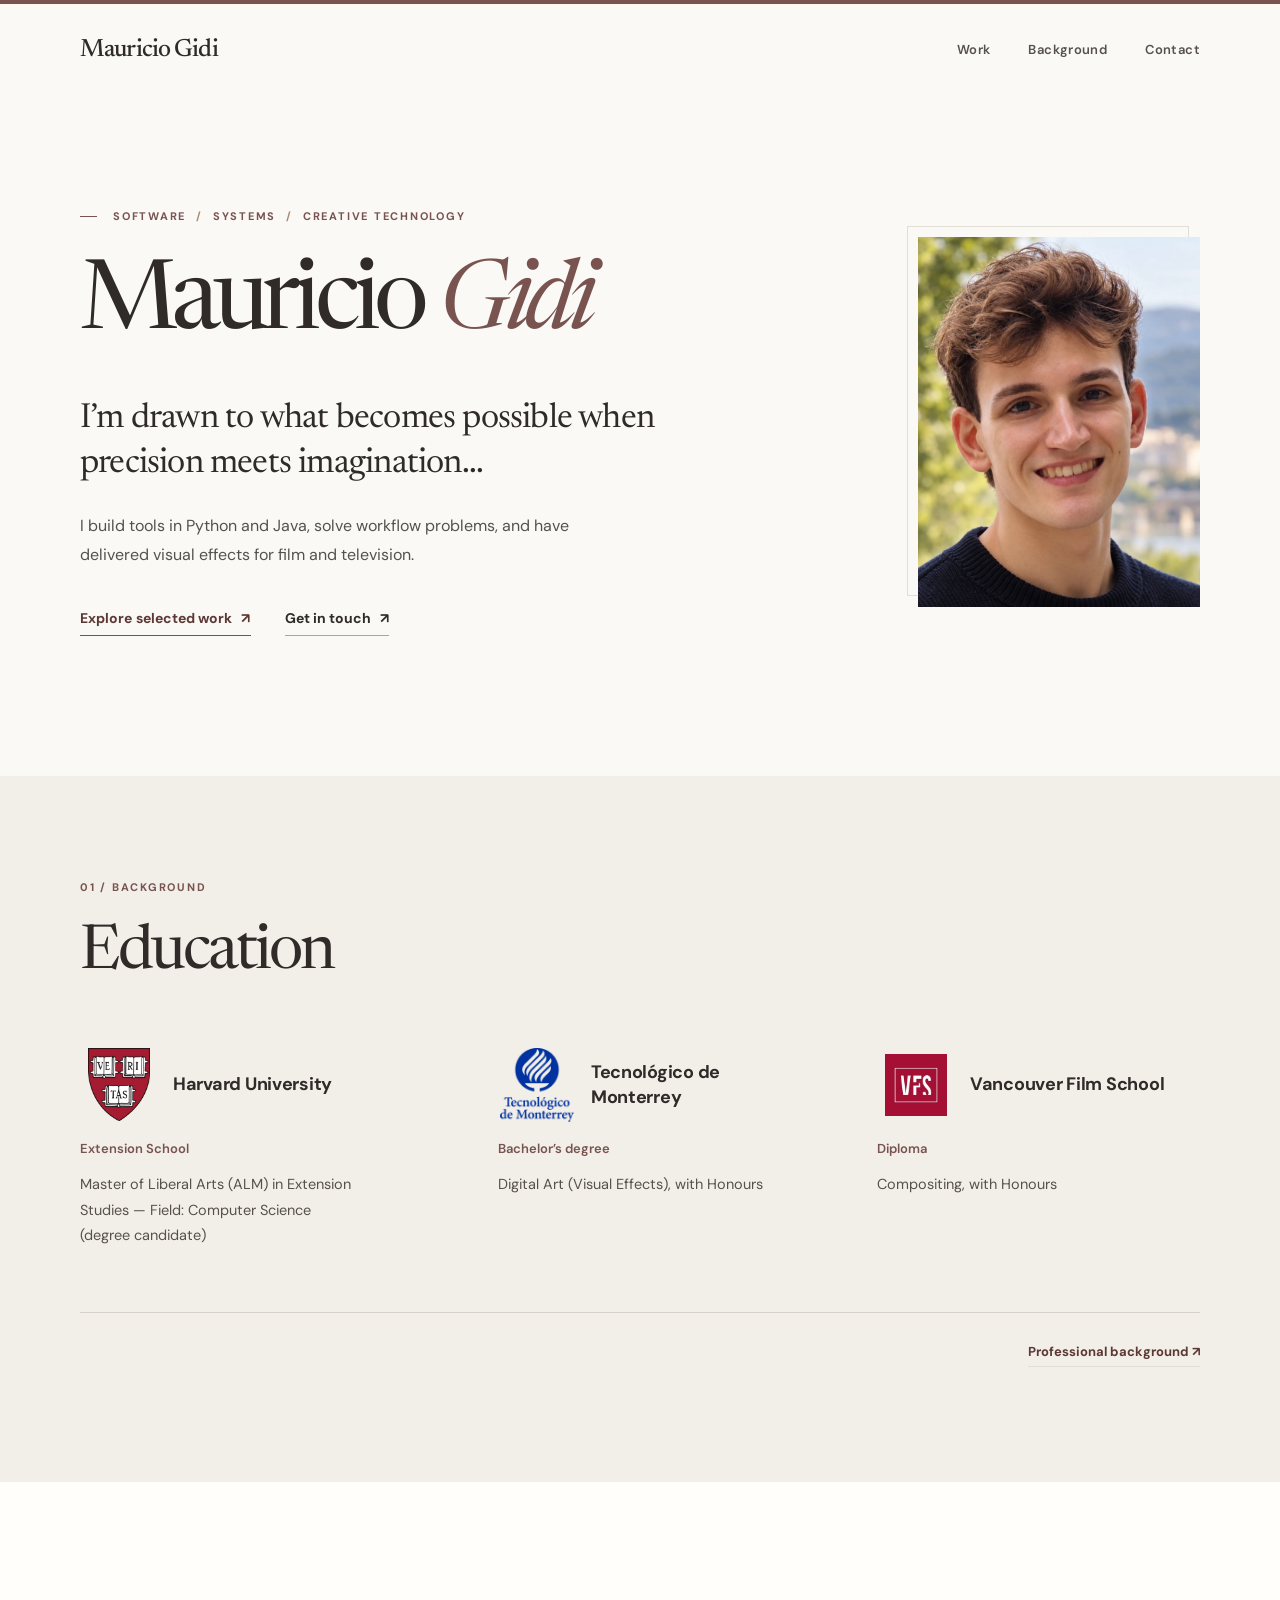
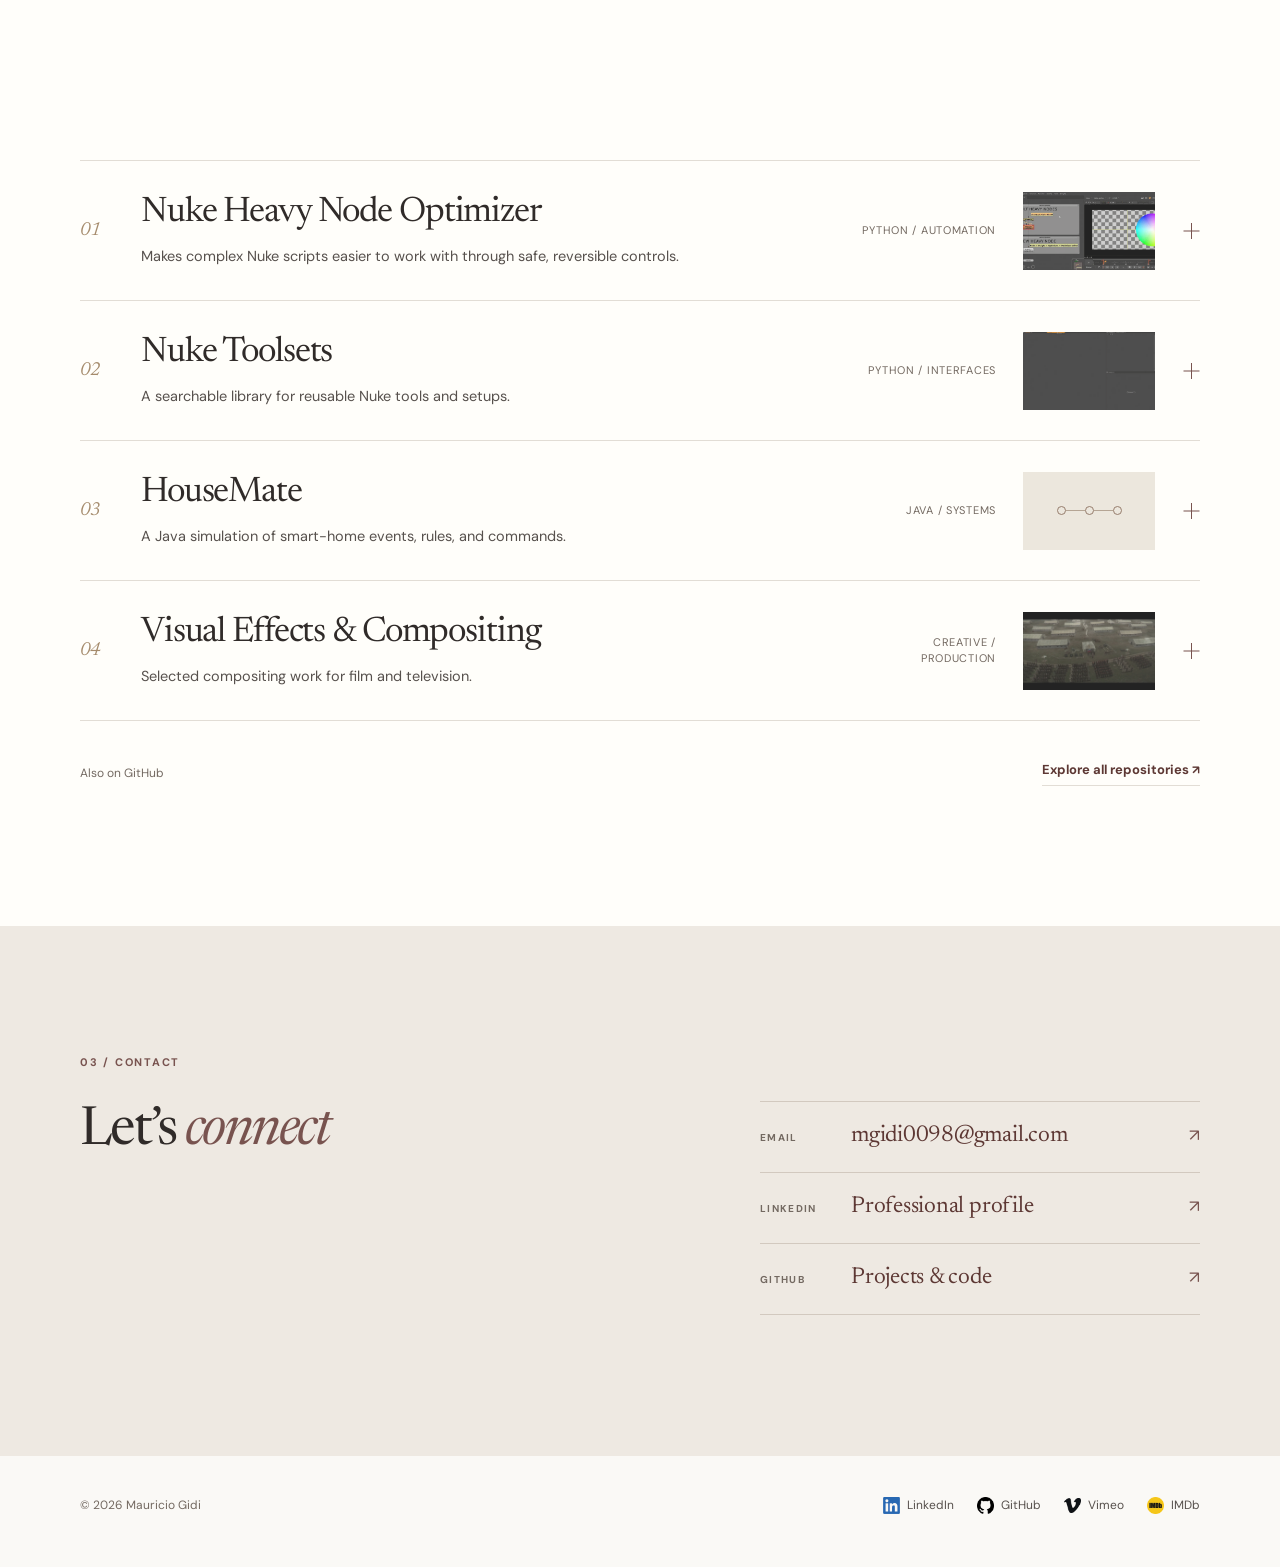
==== commit 485f5cc3: "Initial website" ====
--- a/index.html
+++ b/index.html
@@ -4,37 +4,36 @@
   <meta charset="utf-8">
   <meta name="viewport" content="width=device-width, initial-scale=1">
   <meta name="theme-color" content="#f8f6f1">
-  <meta name="description" content="Mauricio Gidi — software, systems, and creative technology. Selected projects, academic background, and professional work.">
+  <meta name="description" content="Mauricio Gidi — software, systems, and creative technology. Selected software projects, education, and creative work.">
   <meta name="author" content="Mauricio Gidi">
   <link rel="canonical" href="https://mauricio-gidi.github.io/">
   <title>Mauricio Gidi — Software, Systems & Creative Technology</title>
 
   <meta property="og:type" content="website">
   <meta property="og:title" content="Mauricio Gidi — Software, Systems & Creative Technology">
-  <meta property="og:description" content="Software development, thoughtful tools, technical problem-solving, and creative production.">
+  <meta property="og:description" content="Software, systems, and visual storytelling—work guided by precision and imagination.">
   <meta property="og:url" content="https://mauricio-gidi.github.io/">
   <meta property="og:image" content="https://mauricio-gidi.github.io/assets/img/og/og-card.png">
   <meta property="og:image:width" content="1200">
   <meta property="og:image:height" content="630">
   <meta name="twitter:card" content="summary_large_image">
   <meta name="twitter:title" content="Mauricio Gidi — Software, Systems & Creative Technology">
-  <meta name="twitter:description" content="A considered selection of technical and creative work.">
+  <meta name="twitter:description" content="Selected software projects, tools, and visual work.">
   <meta name="twitter:image" content="https://mauricio-gidi.github.io/assets/img/og/og-card.png">
 
-  <link rel="icon" href="/favicon.ico" sizes="any">
   <link rel="icon" type="image/png" sizes="32x32" href="/assets/favicons/favicon-32x32.png">
   <link rel="apple-touch-icon" href="/assets/favicons/apple-touch-icon.png">
   <link rel="preconnect" href="https://fonts.googleapis.com">
   <link rel="preconnect" href="https://fonts.gstatic.com" crossorigin>
   <link href="https://fonts.googleapis.com/css2?family=DM+Sans:wght@400;500;600;700&family=Newsreader:opsz,wght@6..72,400;6..72,500;6..72,600&display=swap" rel="stylesheet">
-  <link rel="stylesheet" href="/assets/css/styles.css">
-  <script src="/assets/js/site.js" defer></script>
+  <link rel="stylesheet" href="/assets/css/styles.css?v=9">
+  <script src="/assets/js/site.js?v=9" defer></script>
 </head>
 <body>
   <a class="skip-link" href="#main">Skip to main content</a>
 
   <header class="site-header shell">
-    <a class="wordmark" href="/" aria-label="Mauricio Gidi, home">Mauricio Gidi<span class="wordmark-dot">.</span></a>
+    <a class="wordmark" href="/" aria-label="Mauricio Gidi, home">Mauricio Gidi</a>
     <nav class="site-nav" aria-label="Main navigation">
       <a href="#work">Work</a>
       <a href="#background">Background</a>
@@ -46,62 +45,77 @@
     <section class="hero shell" aria-labelledby="hero-name">
       <div class="hero-copy">
         <p class="eyebrow hero-eyebrow"><span class="tiny-mark" aria-hidden="true"></span> SOFTWARE <span class="middot">/</span> SYSTEMS <span class="middot">/</span> CREATIVE TECHNOLOGY</p>
-        <h1 id="hero-name">Mauricio <em>Gidi.</em></h1>
-        <p class="hero-statement">I build software, solve technical problems, and bring structure to complex work.</p>
-        <p class="hero-context">My background spans computer science, technical support, and visual production.</p>
+        <h1 id="hero-name">Mauricio <em>Gidi</em></h1>
+        <p class="hero-statement">I’m drawn to what becomes possible when precision meets imagination...</p>
+        <p class="hero-context">I build tools in Python and Java, solve workflow problems, and have delivered visual effects for film and television.</p>
         <div class="hero-links">
           <a class="editorial-link" href="#work">Explore selected work <span aria-hidden="true">↗</span></a>
-          <a class="editorial-link secondary" href="mailto:mgidi0098@gmail.com">Get in touch <span aria-hidden="true">↗</span></a>
+          <a class="editorial-link secondary" href="#contact">Get in touch <span aria-hidden="true">↗</span></a>
         </div>
       </div>
       <figure class="portrait-panel">
-        <!-- This existing portrait is already in your GitHub repository; it is intentionally not duplicated in the update package. -->
-        <img src="/assets/img/profile/mauricio-gidi-portrait.webp" alt="Portrait of Mauricio Gidi" width="580" height="720" fetchpriority="high">
-        <figcaption>Based in Monterrey, Mexico <span aria-hidden="true">—</span> open to remote work and relocation</figcaption>
+        <!-- Portrait supplied for this website. -->
+        <img src="/assets/img/profile/mauricio-gidi-portrait.webp" alt="Mauricio Gidi, smiling outdoors" width="1254" height="1254" fetchpriority="high">
+
       </figure>
     </section>
 
-    <section class="credentials-section shell ruled-section" id="background" aria-labelledby="background-title">
-      <div class="section-heading compact-heading">
+    <div class="background-surface">
+    <section class="credentials-section shell narrative-section" id="background" aria-labelledby="background-title">
+      <div class="section-heading compact-heading" data-reveal style="--enter-delay: .1s">
         <p class="section-kicker">01 / BACKGROUND</p>
-        <h2 id="background-title">Education &amp; experience.</h2>
+        <h2 id="background-title">Education</h2>
       </div>
       <div class="credentials-grid">
         <article class="credential">
-          <h3>Harvard University</h3>
-          <p class="credential-school">Extension School</p>
-          <p>Master of Liberal Arts (ALM) in Extension Studies — Field: Computer Science <span class="academic-note">(degree candidate)</span></p>
+          <div class="credential-head" data-reveal style="--enter-delay: .32s">
+            <span class="credential-mark credential-mark-harvard" aria-hidden="true"><img src="/assets/img/education/harvard-shield.webp" alt="" width="65" height="77" loading="lazy" decoding="async"></span>
+            <h3>Harvard University</h3>
+          </div>
+          <div class="credential-details">
+            <p class="credential-school" data-reveal style="--enter-delay: 1.08s">Extension School</p>
+            <p data-reveal style="--enter-delay: 1.84s">Master of Liberal Arts (ALM) in Extension Studies — Field: Computer Science <span class="academic-note">(degree candidate)</span></p>
+          </div>
         </article>
         <article class="credential">
-          <h3>Tecnológico de Monterrey</h3>
-          <p class="credential-school">Bachelor’s degree</p>
-          <p>Digital Art (Visual Effects), with Honours</p>
+          <div class="credential-head" data-reveal style="--enter-delay: .58s">
+            <span class="credential-mark credential-mark-tec" aria-hidden="true"><img src="/assets/img/education/tec-de-monterrey.webp" alt="" width="74" height="74" loading="lazy" decoding="async"></span>
+            <h3>Tecnológico de Monterrey</h3>
+          </div>
+          <div class="credential-details">
+            <p class="credential-school" data-reveal style="--enter-delay: 1.34s">Bachelor’s degree</p>
+            <p data-reveal style="--enter-delay: 2.10s">Digital Art (Visual Effects), with Honours</p>
+          </div>
         </article>
         <article class="credential">
-          <h3>Vancouver Film School</h3>
-          <p class="credential-school">Diploma</p>
-          <p>Compositing, with Honours</p>
+          <div class="credential-head" data-reveal style="--enter-delay: .84s">
+            <span class="credential-mark credential-mark-vfs" aria-hidden="true"><img src="/assets/img/education/vfs.webp" alt="" width="62" height="62" loading="lazy" decoding="async"></span>
+            <h3>Vancouver Film School</h3>
+          </div>
+          <div class="credential-details">
+            <p class="credential-school" data-reveal style="--enter-delay: 1.60s">Diploma</p>
+            <p data-reveal style="--enter-delay: 2.36s">Compositing, with Honours</p>
+          </div>
         </article>
       </div>
-      <div class="experience-note">
-        <span class="experience-label">IN PRACTICE</span>
-        <p>Python and Java projects, technical support for a 25-person VFX cohort, and professional television compositing work.</p>
+      <div class="background-link" data-reveal style="--enter-delay: 2.72s">
         <a href="https://www.linkedin.com/in/mauricio-gidi-29689b22a/" target="_blank" rel="noopener noreferrer">Professional background <span aria-hidden="true">↗</span></a>
       </div>
     </section>
-
-    <section class="work-section shell ruled-section" id="work" aria-labelledby="work-title">
-      <div class="section-heading">
+    </div>
+
+    <div class="work-surface">
+    <section class="work-section shell narrative-section" id="work" aria-labelledby="work-title">
+      <div class="section-heading" data-reveal style="--enter-delay: .10s">
         <div>
-          <p class="section-kicker">02 / SELECTED WORK</p>
-          <h2 id="work-title">Selected work.</h2>
-        </div>
-        <p class="section-side-note">Software and creative work. Open a project for a closer look.</p>
+          <p class="section-kicker">02 / PROJECTS</p>
+          <h2 id="work-title">Selected work</h2>
+        </div>
       </div>
 
       <div class="project-list">
         <details class="project" id="heavy-node-optimizer">
-          <summary class="project-summary">
+          <summary class="project-summary" data-reveal style="--enter-delay: .47s">
             <span class="project-number">01</span>
             <span class="project-primary">
               <span class="project-title">Nuke Heavy Node Optimizer</span>
@@ -128,7 +142,7 @@
         </details>
 
         <details class="project" id="nuke-toolsets">
-          <summary class="project-summary">
+          <summary class="project-summary" data-reveal style="--enter-delay: .74s">
             <span class="project-number">02</span>
             <span class="project-primary">
               <span class="project-title">Nuke Toolsets</span>
@@ -155,7 +169,7 @@
         </details>
 
         <details class="project" id="housemate">
-          <summary class="project-summary">
+          <summary class="project-summary" data-reveal style="--enter-delay: 1.01s">
             <span class="project-number">03</span>
             <span class="project-primary">
               <span class="project-title">HouseMate</span>
@@ -180,7 +194,7 @@
         </details>
 
         <details class="project" id="visual-work">
-          <summary class="project-summary">
+          <summary class="project-summary" data-reveal style="--enter-delay: 1.28s">
             <span class="project-number">04</span>
             <span class="project-primary">
               <span class="project-title">Visual Effects &amp; Compositing</span>
@@ -206,28 +220,40 @@
           </div>
         </details>
       </div>
-      <div class="work-endnote"><span>Also on GitHub</span><a href="https://github.com/Mauricio-Gidi" target="_blank" rel="noopener noreferrer">Explore all repositories <span aria-hidden="true">↗</span></a></div>
-    </section>
-
-    <section class="contact-section shell ruled-section" id="contact" aria-labelledby="contact-title">
-      <p class="section-kicker">03 / CONTACT</p>
+      <div class="work-endnote" data-reveal style="--enter-delay: 1.58s"><span>Also on GitHub</span><a href="https://github.com/Mauricio-Gidi" target="_blank" rel="noopener noreferrer">Explore all repositories <span aria-hidden="true">↗</span></a></div>
+    </section>
+    </div>
+
+    <div class="contact-surface">
+    <section class="contact-section shell narrative-section" id="contact" aria-labelledby="contact-title">
+      <p class="section-kicker" data-reveal style="--enter-delay: .10s">03 / CONTACT</p>
       <div class="contact-layout">
-        <div>
-          <h2 id="contact-title">Let’s <em>connect.</em></h2>
-          <p>For opportunities or collaborations, I’d be glad to hear from you.</p>
-        </div>
-        <a class="contact-email" href="mailto:mgidi0098@gmail.com">mgidi0098@gmail.com <span aria-hidden="true">↗</span></a>
-      </div>
-    </section>
+        <div class="contact-intro">
+          <h2 id="contact-title" data-reveal style="--enter-delay: .36s">Let’s <em>connect</em></h2>
+        </div>
+        <div class="contact-options" data-reveal style="--enter-delay: .95s" aria-label="Ways to get in touch">
+          <a class="contact-option" href="mailto:mgidi0098@gmail.com">
+            <span class="contact-kind">EMAIL</span><span class="contact-value">mgidi0098@gmail.com</span><span class="contact-arrow" aria-hidden="true">↗</span>
+          </a>
+          <a class="contact-option" href="https://www.linkedin.com/in/mauricio-gidi-29689b22a/" target="_blank" rel="noopener noreferrer">
+            <span class="contact-kind">LINKEDIN</span><span class="contact-value">Professional profile</span><span class="contact-arrow" aria-hidden="true">↗</span>
+          </a>
+          <a class="contact-option" href="https://github.com/Mauricio-Gidi" target="_blank" rel="noopener noreferrer">
+            <span class="contact-kind">GITHUB</span><span class="contact-value">Projects &amp; code</span><span class="contact-arrow" aria-hidden="true">↗</span>
+          </a>
+        </div>
+      </div>
+    </section>
+    </div>
   </main>
 
   <footer class="site-footer shell">
     <p>© <span id="year">2026</span> Mauricio Gidi</p>
     <div class="footer-links">
-      <a href="https://www.linkedin.com/in/mauricio-gidi-29689b22a/" target="_blank" rel="noopener noreferrer">LinkedIn</a>
-      <a href="https://github.com/Mauricio-Gidi" target="_blank" rel="noopener noreferrer">GitHub</a>
-      <a href="https://vimeo.com/1006713311" target="_blank" rel="noopener noreferrer">Vimeo</a>
-      <a href="https://www.imdb.com/name/nm15902324/" target="_blank" rel="noopener noreferrer">IMDb</a>
+      <a href="https://www.linkedin.com/in/mauricio-gidi-29689b22a/" target="_blank" rel="noopener noreferrer"><img src="/assets/img/social/linkedin-mark.webp" alt="" width="17" height="17" loading="lazy">LinkedIn</a>
+      <a href="https://github.com/Mauricio-Gidi" target="_blank" rel="noopener noreferrer"><img src="/assets/img/social/github-mark.webp" alt="" width="17" height="17" loading="lazy">GitHub</a>
+      <a href="https://vimeo.com/1006713311" target="_blank" rel="noopener noreferrer"><img src="/assets/img/social/vimeo-lettermark.webp" alt="" width="17" height="17" loading="lazy">Vimeo</a>
+      <a href="https://www.imdb.com/name/nm15902324/" target="_blank" rel="noopener noreferrer"><img src="/assets/img/social/imdb-gold.webp" alt="" width="17" height="17" loading="lazy">IMDb</a>
     </div>
   </footer>
 </body>
--- a/assets/css/styles.css
+++ b/assets/css/styles.css
@@ -2,20 +2,23 @@
   color-scheme: light;
   --paper: #faf9f6;
   --surface: #f1eee8;
+  --background-band: #f2efe9;
+  --work-band: #fffefa;
+  --contact-band: #eee9e2;
   --white: #fffefa;
   --ink: #302b29;
-  --muted: #5e5855;
-  --soft: #817770;
+  --muted: #57514d;
+  --soft: #736961;
   --rule: #e2ddd5;
   --accent: #78534f;
   --accent-deep: #5d3834;
   --bronze: #a58b6c;
   --serif: "Newsreader", Georgia, "Times New Roman", serif;
   --sans: "DM Sans", -apple-system, BlinkMacSystemFont, "Segoe UI", sans-serif;
-  --shell: 1040px;
+  --shell: 1120px;
 }
 *, *::before, *::after { box-sizing: border-box; }
-html { scroll-behavior: smooth; scroll-padding-top: 28px; }
+html { scroll-behavior: smooth; scroll-padding-top: 36px; }
 body { margin: 0; background: var(--paper); color: var(--ink); font-family: var(--sans); font-size: 16px; line-height: 1.55; -webkit-font-smoothing: antialiased; }
 body::before { content:""; position: absolute; inset:0 0 auto; height: 4px; background: var(--accent); }
 ::selection { background: #e3d2c7; color: var(--ink); }
@@ -31,72 +34,76 @@
 .skip-link:focus { top:18px; }
 
 /* Navigation: the mark is typographic, not a badge or a tech-company logo. */
-.site-header { display:flex; align-items:center; justify-content:space-between; padding-block: 31px 22px; }
+.site-header { display:flex; align-items:center; justify-content:space-between; padding-block: 38px 30px; }
 .wordmark { font-family:var(--serif); font-size:25px; font-weight:500; letter-spacing:-.035em; line-height:1; }
 .wordmark-slash { color: var(--bronze); font-weight: 400; padding-inline: 4px; }
 .wordmark-dot { color:var(--accent); }
-.site-nav { display:flex; align-items:center; gap:34px; }
-.site-nav a { font-size: 12px; letter-spacing: .055em; font-weight: 600; color:var(--muted); transition:color .18s ease; }
+.site-nav { display:flex; align-items:center; gap:38px; }
+.site-nav a { font-size: 13px; letter-spacing: .03em; font-weight: 600; color:var(--muted); transition:color .18s ease; }
 .site-nav a:hover { color:var(--accent); }
 
 /* Hero */
-.hero { display:grid; grid-template-columns:minmax(0,1.55fr) minmax(240px,.8fr); align-items:center; column-gap: clamp(45px,8vw,118px); padding-block: clamp(42px,6.8vw,91px) clamp(53px,7vw,96px); }
+.hero { display:grid; grid-template-columns:minmax(0,1.55fr) minmax(240px,.8fr); align-items:center; column-gap: clamp(54px,8vw,122px); padding-block: clamp(80px,9vw,146px) clamp(110px,11vw,174px); }
 .hero-copy { min-width:0; }
 .eyebrow, .section-kicker, .experience-label, .diagram-label { font-size: 11px; letter-spacing: .16em; font-weight: 700; }
-.hero-eyebrow { color:var(--accent); display:flex; align-items:center; gap:10px; margin:0 0 25px; white-space: nowrap; }
+.hero-eyebrow { color:var(--accent); display:flex; align-items:center; gap:10px; margin:0 0 31px; white-space: nowrap; }
 .tiny-mark { display:inline-block; width:17px; height:1px; background:var(--accent); margin-right:6px; }
 .middot { color:var(--bronze); }
 h1, h2, h3, p { margin-top:0; }
-.hero h1 { font-family:var(--serif); font-size:clamp(66px,7.5vw,104px); font-weight:400; letter-spacing:-.065em; line-height:.98; margin:0 0 31px; white-space:nowrap; }
+.hero h1 { font-family:var(--serif); font-size:clamp(66px,7.5vw,104px); font-weight:400; letter-spacing:-.065em; line-height:1.03; margin:0 0 42px; white-space:nowrap; }
 .hero h1 em, .contact-section h2 em { font-weight:400; font-style:italic; color:var(--accent); }
-.hero-statement { font-family:var(--serif); font-weight:400; font-size: clamp(25px, 2.65vw, 37px); letter-spacing: -.023em; line-height:1.23; max-width:650px; margin-bottom:19px; }
-.hero-context { color:var(--muted); font-size: 15px; line-height:1.8; max-width:500px; margin-bottom:30px; }
-.hero-links { display:flex; align-items:center; flex-wrap:wrap; gap:27px; }
-.editorial-link { display:inline-flex; align-items:baseline; gap:9px; font-size: 13px; font-weight:700; letter-spacing:.005em; border-bottom:1px solid var(--accent); padding-bottom:5px; color:var(--accent-deep); transition: gap .18s ease, color .18s ease; }
+.hero-statement { font-family:var(--serif); font-weight:400; font-size: clamp(28px, 2.7vw, 39px); letter-spacing: -.023em; line-height:1.29; max-width:665px; margin-bottom:26px; }
+.hero-context { color:var(--muted); font-size: 16px; line-height:1.8; max-width:515px; margin-bottom:38px; }
+.hero-links { display:flex; align-items:center; flex-wrap:wrap; gap:34px; }
+.editorial-link { display:inline-flex; align-items:baseline; gap:9px; font-size: 14px; font-weight:700; letter-spacing:.005em; border-bottom:1px solid var(--accent); padding-bottom:5px; color:var(--accent-deep); transition: gap .18s ease, color .18s ease; }
 .editorial-link:hover { gap:14px; }
 .editorial-link.secondary { border-color:#afa59c; color:var(--ink); }
-.portrait-panel { justify-self:end; width:100%; max-width:255px; position:relative; }
-.portrait-panel::before { content:""; position:absolute; inset:-11px 11px 29px -11px; border:1px solid var(--rule); pointer-events:none; }
-.portrait-panel img { width:100%; height:clamp(290px,28vw,330px); object-fit:cover; object-position: center 32%; background:#e7e2d9; position:relative; filter:saturate(.77) contrast(.98); }
-.portrait-panel figcaption { font-size:11px; color:var(--soft); line-height:1.5; margin-top:16px; letter-spacing:.012em; }
-
-/* Section system: thin rules are the main visual rhythm. */
-.ruled-section { border-top:1px solid var(--rule); }
-.section-heading { display:flex; justify-content:space-between; align-items:end; gap:50px; padding-block:40px 39px; }
-.section-heading.compact-heading { padding-bottom:30px; }
-.section-kicker { color:var(--accent); margin-bottom:20px; }
-.section-heading h2, .contact-section h2 { font-family:var(--serif); font-weight:400; font-size:clamp(39px,4.3vw,60px); letter-spacing:-.048em; line-height:1.04; margin:0; }
-.section-side-note { max-width:270px; color:var(--soft); font-size:12px; line-height:1.65; margin:0 0 5px; }
+.portrait-panel { justify-self:end; width:100%; max-width:282px; position:relative; }
+.portrait-panel::before { content:""; position:absolute; inset:-11px 11px 11px -11px; border:1px solid var(--rule); pointer-events:none; }
+.portrait-panel img { width:100%; height:clamp(315px,30vw,370px); object-fit:cover; object-position: center 32%; background:#e7e2d9; position:relative; filter:saturate(.94); }
+
+/* The content remains one restrained editorial page. Full-width surfaces give
+   each section a clear beginning without cards, gradients, or decorative motion. */
+.background-surface { background:var(--background-band); }
+.work-surface { background:var(--work-band); }
+.contact-surface { background:var(--contact-band); }
+.section-heading { display:block; padding:0 0 53px; }
+.section-heading.compact-heading { padding-bottom:54px; }
+.work-section .section-heading { display:flex; justify-content:space-between; align-items:end; gap:55px; }
+.section-kicker { color:var(--accent); margin-bottom:24px; }
+.section-heading h2, .contact-section h2 { font-family:var(--serif); font-weight:400; font-size:clamp(42px,4.8vw,64px); letter-spacing:-.047em; line-height:1.12; margin:0; }
+.section-side-note { max-width:280px; color:var(--muted); font-size:14px; line-height:1.75; margin:0 0 7px; }
 
 /* Background */
-.credentials-section { padding-bottom: 50px; }
-.credentials-grid { display:grid; grid-template-columns: 1.15fr 1fr 1fr; gap:36px; }
-.credential { padding-right:14px; }
-.credential:not(:last-child) { border-right:1px solid var(--rule); }
-.credential h3 { margin:0 0 5px; font-size:15px; font-weight:700; letter-spacing:-.012em; }
-.credential-school { color:var(--accent); font-size:12px; margin:0 0 9px; font-weight:600; }
-.credential > p:last-child { font-size:12.5px; line-height:1.65; color:var(--muted); margin:0; max-width:300px; }
+.credentials-section { padding-block: clamp(88px,8vw,122px) clamp(95px,9vw,133px); }
+.credentials-grid { display:grid; grid-template-columns: 1.12fr 1fr 1fr; gap:56px; }
+.credential { padding-right:20px; }
+.credential:not(:last-child) { border-right:0; }
+.credential h3 { margin:0 0 9px; font-size:18px; line-height:1.35; font-weight:700; letter-spacing:-.015em; }
+.credential-school { color:var(--accent); font-size:13px; margin:0 0 13px; font-weight:600; }
+.credential-details > p:last-child { font-size:14.5px; line-height:1.78; color:var(--muted); margin:0; max-width:310px; }
 .academic-note { white-space:nowrap; }
-.experience-note { display:grid; grid-template-columns:105px 1fr auto; align-items:baseline; gap:25px; border-top:1px solid var(--rule); margin-top:29px; padding-top:20px; }
-.experience-label { color:var(--soft); font-size:10px; }
-.experience-note p { margin:0; color:var(--muted); font-size:13px; max-width:590px; line-height:1.7; }
-.experience-note a { font-size:12px; font-weight:700; color:var(--accent-deep); white-space:nowrap; border-bottom:1px solid var(--rule); padding-bottom:3px; }
-.experience-note a:hover { border-color:var(--accent); }
+
+/* A minimal professional-history link belongs to the education section,
+   not to a standalone paragraph competing with the credentials. */
+.background-link { display:flex; justify-content:flex-end; border-top:1px solid #d7d1c8; margin-top:63px; padding-top:29px; }
+.background-link a { font-size:13px; font-weight:700; color:var(--accent-deep); border-bottom:1px solid var(--rule); padding-bottom:4px; }
+.background-link a:hover { border-color:var(--accent); }
 
 /* Projects */
-.work-section { padding-bottom:57px; }
+.work-section { padding-block: clamp(96px,9vw,138px) clamp(111px,11vw,155px); }
 .project-list { border-top:1px solid var(--rule); }
 .project { border-bottom:1px solid var(--rule); }
-.project-summary { display:grid; grid-template-columns: 33px minmax(0,1fr) 132px 120px 18px; align-items:center; gap:24px; min-height:99px; padding:17px 0; cursor:pointer; list-style:none; transition:padding .22s ease; }
+.project-summary { display:grid; grid-template-columns: 34px minmax(0,1fr) 140px 132px 18px; align-items:center; gap:27px; min-height:139px; padding:28px 0; cursor:pointer; list-style:none; transition:padding .22s ease; }
 .project-summary::-webkit-details-marker { display:none; }
 .project-summary::marker { content:""; }
-.project[open] .project-summary { padding-bottom:22px; }
-.project-number { align-self:start; margin-top:8px; font-family:var(--serif); font-size:17px; font-style:italic; color:var(--bronze); }
-.project-primary { display:flex; flex-direction:column; min-width:0; gap:7px; }
-.project-title { font-family:var(--serif); font-size:clamp(27px,2.75vw,35px); letter-spacing:-.032em; line-height:1.08; }
-.project-description { font-size:13px; line-height:1.5; color:var(--muted); }
-.project-type { font-size:10px; text-align:right; text-transform:uppercase; letter-spacing:.065em; color:var(--soft); line-height:1.45; }
-.project-teaser { width:120px; height:72px; background:var(--surface); overflow:hidden; display:flex; align-items:center; justify-content:center; opacity:.48; transform:translateY(2px); transition:opacity .24s ease, transform .24s ease; }
+.project[open] .project-summary { padding-bottom:29px; }
+.project-number { align-self:center; font-family:var(--serif); font-size:19px; font-style:italic; color:var(--bronze); }
+.project-primary { display:flex; flex-direction:column; min-width:0; gap:12px; }
+.project-title { font-family:var(--serif); font-size:clamp(29px,2.75vw,37px); letter-spacing:-.032em; line-height:1.15; }
+.project-description { font-size:14.5px; line-height:1.65; color:var(--muted); }
+.project-type { font-size:11px; text-align:right; text-transform:uppercase; letter-spacing:.065em; color:var(--soft); line-height:1.45; }
+.project-teaser { width:132px; height:78px; background:var(--surface); overflow:hidden; display:flex; align-items:center; justify-content:center; opacity:.86; transform:translateY(0); transition:opacity .24s ease, transform .24s ease; }
 .project-teaser img { width:100%; height:100%; object-fit:cover; }
 .project:hover .project-teaser, .project[open] .project-teaser, .project-summary:focus-visible .project-teaser { opacity:1; transform:translateY(0); }
 .project-summary:hover .project-title, .project[open] .project-title { color:var(--accent-deep); }
@@ -108,13 +115,13 @@
 .schematic-teaser { gap:0; background:#e9e4d9; }
 .schematic-dot { width:9px; height:9px; border:1px solid #866855; border-radius:50%; }
 .schematic-line { width:19px; height:1px; background:#a99784; }
-.project-details { display:grid; grid-template-columns:minmax(0,1.24fr) minmax(0,.76fr); align-items:center; gap:45px; padding: 2px 0 32px 57px; }
+.project-details { display:grid; grid-template-columns:minmax(0,1.24fr) minmax(0,.76fr); align-items:center; gap:60px; padding: 10px 0 55px 61px; }
 .project-media { min-width:0; }
 .project-media video { display:block; width:100%; max-height:260px; aspect-ratio: 16/9; object-fit:contain; background:#121417; }
-.media-caption { display:block; color:var(--soft); font-size:11px; line-height:1.6; margin-top:10px; }
-.project-explanation p { color:var(--muted); font-size:13px; line-height:1.8; margin:0 0 17px; }
+.media-caption { display:block; color:var(--soft); font-size:12px; line-height:1.65; margin-top:12px; }
+.project-explanation p { color:var(--muted); font-size:14px; line-height:1.85; margin:0 0 20px; }
 .project-explanation .project-stack { font-size:10.5px; color:var(--accent); font-weight:700; letter-spacing:.025em; margin:0 0 24px; }
-.project-explanation .editorial-link { font-size:12px; }
+.project-explanation .editorial-link { font-size:13px; }
 .housemate-figure { padding:36px 30px 22px; background:#ede9df; border:1px solid #e2dbd0; }
 .diagram-label { color:var(--accent); font-size:10px; }
 .diagram-flow { display:flex; gap:12px; align-items:center; justify-content:center; margin:30px 0 33px; }
@@ -125,80 +132,214 @@
 .reel-comparison { display:grid; grid-template-columns:1fr 1fr; gap:10px; }
 .reel-comparison img { width:100%; aspect-ratio:1.67; object-fit:cover; }
 .reel-comparison figcaption { margin-top:7px; font-size:10px; text-transform:uppercase; letter-spacing:.12em; color:var(--soft); }
-.work-endnote { display:flex; justify-content:space-between; align-items:center; gap:20px; padding:24px 0 0; }
-.work-endnote span:first-child { font-size:11px; color:var(--soft); }
-.work-endnote a { font-size:12px; font-weight:700; color:var(--accent-deep); border-bottom:1px solid var(--rule); padding-bottom:4px; }
+.work-endnote { display:flex; justify-content:space-between; align-items:center; gap:25px; padding:39px 0 0; }
+.work-endnote span:first-child { font-size:12px; color:var(--soft); }
+.work-endnote a { font-size:13px; font-weight:700; color:var(--accent-deep); border-bottom:1px solid var(--rule); padding-bottom:4px; }
 .work-endnote a span { color:inherit!important; }
 .work-endnote a:hover { border-color:var(--accent); }
 
 /* Closing */
-.contact-section { padding:43px 0 75px; }
-.contact-section .section-kicker { margin-bottom:20px; }
-.contact-layout { display:flex; align-items:center; justify-content:space-between; gap:35px; }
-.contact-section h2 { font-size:clamp(54px,5.5vw,76px); margin:0 0 13px; }
-.contact-section p:not(.section-kicker) { font-size:14px; line-height:1.7; color:var(--muted); max-width:450px; margin:0; }
-.contact-email { font-family:var(--serif); font-size:clamp(19px,2.25vw,29px); white-space:nowrap; color:var(--accent-deep); border-bottom:1px solid var(--bronze); padding-bottom:6px; }
-.contact-email span { font-family:var(--sans); font-size:16px; }
-.site-footer { display:flex; align-items:center; justify-content:space-between; border-top:1px solid var(--rule); padding:26px 0 35px; gap:20px; }
-.site-footer p { font-size:11px; color:var(--soft); margin:0; }
-.footer-links { display:flex; flex-wrap:wrap; gap:24px; }
-.footer-links a { font-size:11px; color:var(--muted); }
+.contact-section { padding-block: clamp(99px,10vw,146px) clamp(112px,11vw,162px); }
+.contact-section .section-kicker { margin-bottom:30px; }
+/* A quieter closing: direct contact routes rather than a single oversized address. */
+.contact-layout { display:grid; grid-template-columns:minmax(0,1fr) minmax(0,440px); align-items:start; gap:clamp(38px,7vw,102px); }
+.contact-section h2 { font-size:clamp(45px,4.2vw,60px); line-height:1.14; margin:0 0 24px; }
+.contact-section p:not(.section-kicker) { font-size:16px; line-height:1.8; color:var(--muted); max-width:410px; margin:0; }
+.contact-options { border-top:1px solid #d2c9bf; }
+.contact-option { display:grid; grid-template-columns:76px minmax(0,1fr) 16px; align-items:baseline; gap:15px; border-bottom:1px solid #d2c9bf; padding:19px 0 21px; color:inherit; }
+.contact-kind { font-family:var(--sans); font-size:10px; letter-spacing:.13em; font-weight:700; color:var(--soft); }
+.contact-value { font-family:var(--serif); font-size:clamp(17px,1.8vw,23px); letter-spacing:-.01em; line-height:1.3; color:var(--accent-deep); overflow-wrap:anywhere; }
+.contact-arrow { font-family:var(--sans); font-size:17px; color:var(--accent); justify-self:end; }
+.contact-option:hover .contact-value { text-decoration:underline; text-decoration-color:var(--bronze); text-underline-offset:5px; }
+
+.site-footer { display:flex; align-items:center; justify-content:space-between; border-top:0; padding:40px 0 52px; gap:26px; }
+.site-footer p { font-size:12px; color:var(--soft); margin:0; }
+.footer-links { display:flex; flex-wrap:wrap; gap:30px; }
+.footer-links a { font-size:12px; color:var(--muted); }
 .footer-links a:hover { color:var(--accent); }
 
 @media (max-width:980px) {
   .hero { column-gap:40px; grid-template-columns:minmax(0,1.5fr) minmax(190px,.7fr); }
   .hero h1 { font-size:clamp(64px,8vw,94px); }
-  .project-summary { grid-template-columns:29px minmax(0,1fr) 105px 90px 18px; gap:15px; }
-  .project-teaser { width:90px; height:60px; }
-  .experience-note { grid-template-columns:100px 1fr; }
-  .experience-note a { grid-column:2; justify-self:start; }
+  .project-summary { grid-template-columns:29px minmax(0,1fr) 110px 96px 18px; gap:18px; }
+  .project-teaser { width:96px; height:62px; }
+}
+@media (min-width:761px) and (max-width:980px) {
+  /* On intermediate viewports, use measured editorial rows rather than cramped columns. */
+  .credentials-grid { grid-template-columns:1fr; gap:28px; }
+  .credential { padding:0 0 25px; border-bottom:1px solid #d7d1c8; }
+  .credential:last-child { padding-bottom:0; border-bottom:0; }
+  .credential-head { min-height:76px; margin-bottom:6px; }
+  .credential-details > p:last-child { max-width:650px; }
+  .contact-layout { grid-template-columns:1fr; gap:40px; }
+  .contact-options { max-width:560px; }
 }
 @media (max-width:760px) {
   .shell { width:min(calc(100% - 44px), var(--shell)); }
-  .site-header { padding-block:26px 18px; }
+  .site-header { padding-block:30px 23px; }
   .site-nav { gap:17px; }
-  .site-nav a { font-size:11px; }
-  .hero { grid-template-columns:1fr; padding:55px 0 70px; gap:48px; }
+  .site-nav a { font-size:12px; }
+  .hero { grid-template-columns:1fr; padding:76px 0 105px; gap:64px; }
   .hero h1 { font-size:clamp(67px,12vw,100px); white-space:normal; }
   .hero-statement { font-size:clamp(27px,5vw,38px); }
-  .portrait-panel { justify-self:start; max-width:260px; margin-left:12px; }
-  .portrait-panel img { height:300px; }
-  .section-heading { align-items:start; flex-direction:column; gap:20px; padding-block:33px 26px; }
+  .portrait-panel { justify-self:start; max-width:272px; margin-left:12px; }
+  .portrait-panel img { height:344px; }
+  .section-heading { padding:0 0 38px; }
+  .work-section .section-heading { align-items:start; flex-direction:column; gap:20px; }
   .section-side-note { max-width:490px; }
-  .credentials-grid { grid-template-columns:1fr; gap:20px; }
-  .credential { padding:0 0 19px; border-right:0!important; border-bottom:1px solid var(--rule); }
+  .credentials-grid { grid-template-columns:1fr; gap:30px; }
+  .credential { padding:0 0 26px; border-right:0!important; border-bottom:1px solid #d7d1c8; }
   .credential:last-child { border-bottom:0; padding-bottom:0; }
-  .credentials-section { padding-bottom:47px; }
-  .project-summary { grid-template-columns:25px minmax(0,1fr) 18px; min-height:105px; gap:12px; }
+  .credentials-section { padding-block:78px 85px; }
+  .work-section { padding-block:82px 94px; }
+  .project-summary { grid-template-columns:25px minmax(0,1fr) 18px; min-height:123px; padding-block:23px; gap:13px; }
   .project-type, .project-teaser { display:none; }
   .project-title { font-size:clamp(29px,5.3vw,37px); }
-  .project-details { grid-template-columns:1fr; padding:4px 0 28px 37px; gap:23px; }
+  .project-details { grid-template-columns:1fr; padding:10px 0 42px 37px; gap:28px; }
   .project-explanation p { max-width:520px; }
-  .contact-layout { display:block; }
-  .contact-email { display:inline-block; margin-top:25px; }
-  .contact-section { padding-bottom:67px; }
+  .contact-section { padding-block:91px 107px; }
+  .contact-layout { grid-template-columns:1fr; gap:37px; }
+  .contact-channels { width:min(100%,520px); }
   .site-footer { align-items:flex-start; flex-direction:column; }
 }
 @media (max-width:460px) {
   .shell { width:calc(100% - 36px); }
   .wordmark { font-size:20px; }
   .site-nav { gap:14px; }
-  .hero { padding-top:44px; }
+  .hero { padding-top:67px; padding-bottom:94px; }
   .hero-eyebrow { gap:6px; font-size:9px; letter-spacing:.12em; }
   .tiny-mark { width:12px; margin-right:3px; }
   .hero h1 { font-size:clamp(59px,14vw,77px); }
   .hero-links { gap:19px; }
-  .section-heading h2 { font-size:44px; }
-  .experience-note { display:block; }
-  .experience-note p { margin:11px 0 13px; }
+  .section-heading h2 { font-size:48px; }
   .housemate-figure { padding:25px 18px; }
   .diagram-flow { gap:8px; }
   .diagram-flow span { font-size:17px; padding:10px 8px; }
   .project-details { padding-left:0; }
   .work-endnote { flex-direction:column; align-items:flex-start; gap:5px; }
-  .contact-email { font-size:clamp(18px,5.1vw,25px); }
+  .background-link { margin-top:42px; padding-top:25px; }
+  .contact-section h2 { font-size:clamp(43px,11vw,52px); }
+  .contact-option { grid-template-columns:67px minmax(0,1fr) 14px; gap:9px; padding:18px 0; }
+  .contact-kind { font-size:9px; }
+  .contact-value { font-size:clamp(16px,4.65vw,21px); }
 }
 @media (prefers-reduced-motion: reduce) {
   html { scroll-behavior:auto; }
   *, *::before, *::after { animation-duration:.01ms!important; animation-iteration-count:1!important; transition-duration:.01ms!important; }
 }
+
+
+/* V4 / Education marks: identifiable, small, and never presented as endorsement. */
+.credential-head {
+  display: flex;
+  align-items: center;
+  justify-content: flex-start;
+  gap: 15px;
+  min-height: 84px;
+  margin-bottom: 12px;
+}
+.credential-head h3 { margin: 0; }
+.credential-mark {
+  flex: 0 0 78px;
+  width: 78px;
+  height: 78px;
+  display: grid;
+  place-items: center;
+}
+.credential-mark img { object-fit: contain; width: auto; height: auto; }
+.credential-mark-tec img { max-width: 74px; max-height: 74px; }
+.credential-mark-vfs img { max-width: 62px; max-height: 62px; }
+
+
+/* V8 / The introduction is CSS-driven from first paint, so refreshing the
+   page cannot miss its animation. It never depends on the JS reveal class. */
+.credential-mark-harvard img { max-width: 62px; max-height: 77px; }
+.credential-details { min-width: 0; }
+@media (prefers-reduced-motion: no-preference) {
+  @keyframes v9-hero-enter {
+    from { opacity: 0; transform: translate3d(0, 9px, 0); }
+    to { opacity: 1; transform: translate3d(0, 0, 0); }
+  }
+  .hero-eyebrow { animation: v9-hero-enter 1.20s cubic-bezier(.19,.67,.26,1) .10s both; }
+  .hero h1 { animation: v9-hero-enter 1.62s cubic-bezier(.19,.67,.26,1) .22s both; }
+  .portrait-panel { animation: v9-hero-enter 1.70s cubic-bezier(.19,.67,.26,1) .28s both; }
+  .hero-statement { animation: v9-hero-enter 1.64s cubic-bezier(.19,.67,.26,1) 1.38s both; }
+  .hero-context { animation: v9-hero-enter 1.40s cubic-bezier(.19,.67,.26,1) 2.92s both; }
+  .hero-links { animation: v9-hero-enter 1.25s cubic-bezier(.19,.67,.26,1) 3.32s both; }
+
+  html.intro-interrupted .hero-eyebrow,
+  html.intro-interrupted .hero h1,
+  html.intro-interrupted .portrait-panel,
+  html.intro-interrupted .hero-statement,
+  html.intro-interrupted .hero-context,
+  html.intro-interrupted .hero-links {
+    animation: none !important;
+    opacity: 1 !important;
+    transform: none !important;
+  }
+
+  /* Accumulating timeline: earlier sections remain visible; as the reader
+     scrolls back above a section's entry threshold only that section resets. */
+  html.motion-ready .narrative-section [data-reveal] {
+    opacity: 0;
+    transform: translate3d(0, 16px, 0);
+    transition: opacity .42s ease-out, transform .42s ease-out;
+    transition-delay: 0s;
+  }
+  html.motion-ready .narrative-section.is-active [data-reveal] {
+    opacity: 1;
+    transform: none;
+    transition: opacity 1.18s cubic-bezier(.18,.62,.27,1),
+                transform 1.18s cubic-bezier(.18,.62,.27,1);
+    transition-delay: var(--enter-delay,0s);
+  }
+  html.motion-ready .narrative-section.nav-pending [data-reveal] {
+    opacity: 0 !important;
+    transform: translate3d(0, 12px, 0) !important;
+    transition: none !important;
+  }
+  /* When navigating to a later section, preceding sections are marked ready
+     without playing unseen delayed transitions during the scroll itself. */
+  html.motion-ready .narrative-section.nav-prior [data-reveal] {
+    opacity: 1 !important;
+    transform: none !important;
+    transition: none !important;
+  }
+  /* Keyboard focus within a collapsed or unrevealed element stays accessible. */
+  html.motion-ready .narrative-section.focus-access [data-reveal] {
+    opacity: 1;
+    transform: none;
+    transition-delay: 0s;
+    transition-duration: .1s;
+  }
+}
+/* No scroll-snap or wheel interception: native inertial scrolling is smoother
+   and cannot pull a recruiter into a section they do not want to view. */
+html { scroll-snap-type: none; }
+
+/* Contacts return to simple text links; the brands live quietly in the footer. */
+.footer-links { gap: 23px; }
+.footer-links a { display: inline-flex; align-items: center; gap: 7px; }
+.footer-links img { width: 17px; height: 17px; object-fit: contain; display: block; }
+@media (max-width: 760px) {
+  .credential-mark-harvard img { max-width: 58px; max-height: 71px; }
+  .footer-links { row-gap: 16px; }
+}
+@media print {
+  .narrative-section [data-reveal], .hero-eyebrow, .hero h1,
+  .portrait-panel, .hero-statement, .hero-context, .hero-links {
+    opacity: 1 !important; transform: none !important;
+    animation: none !important; transition: none !important;
+  }
+}
+@media (prefers-reduced-motion: reduce) {
+  html { scroll-snap-type: none !important; }
+  .hero-eyebrow, .hero h1, .portrait-panel,
+  .hero-statement, .hero-context, .hero-links,
+  html.motion-ready .narrative-section [data-reveal] {
+    opacity: 1 !important; transform: none !important;
+    animation: none !important; transition: none !important;
+  }
+}
+
+@media (prefers-reduced-motion: reduce) { html { scroll-behavior: auto !important; } }
